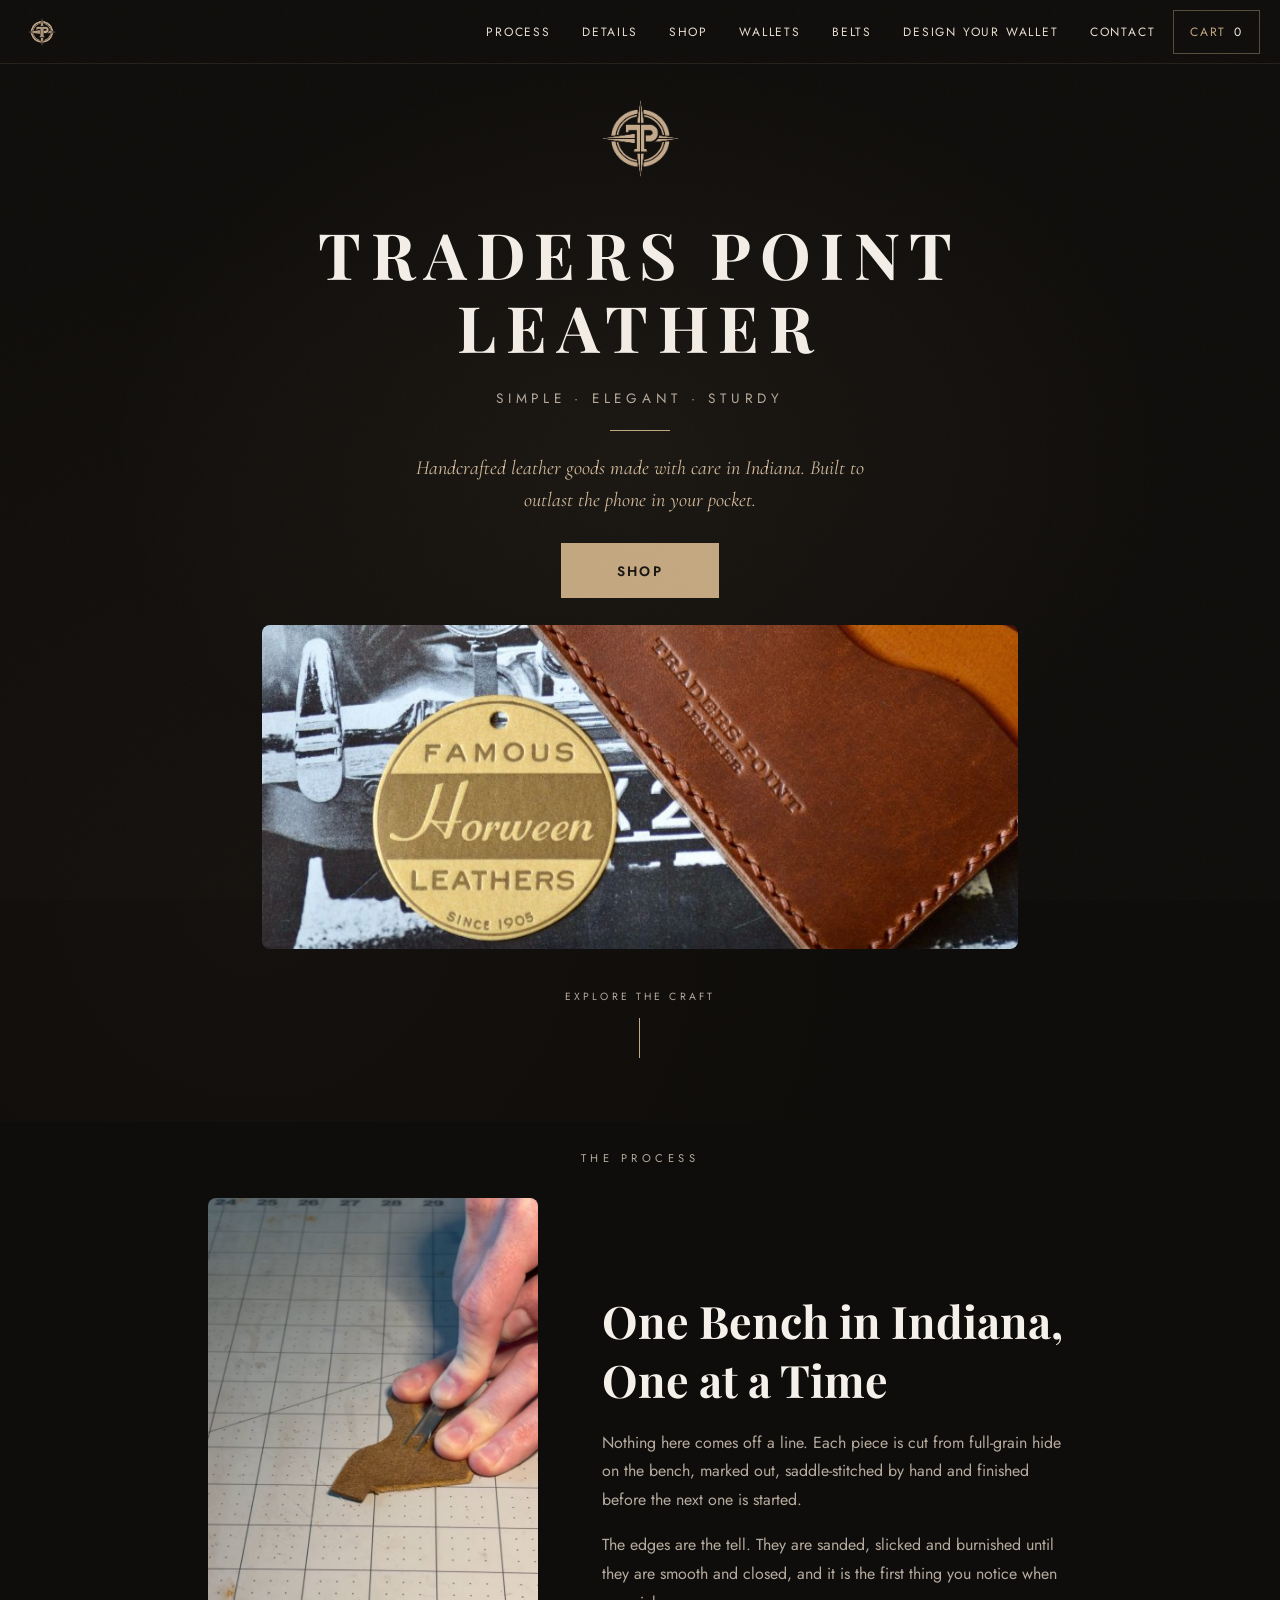
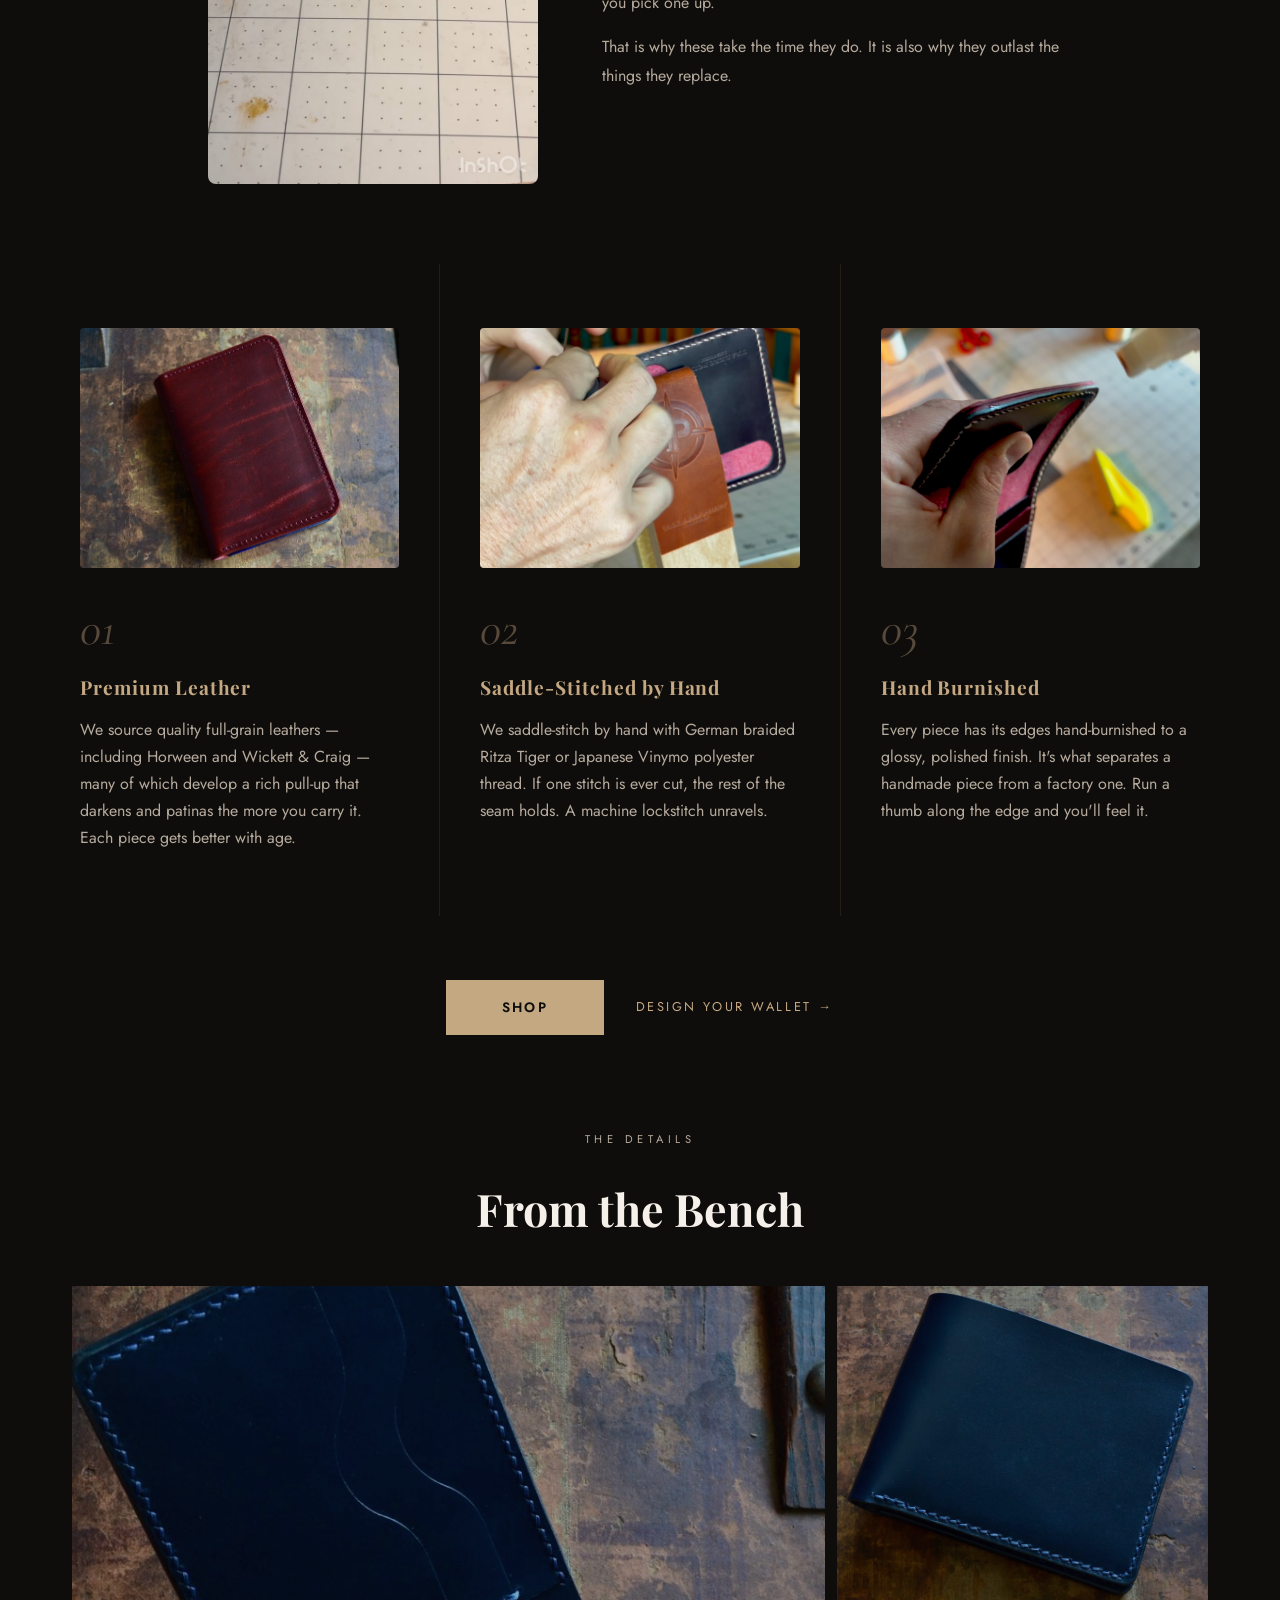
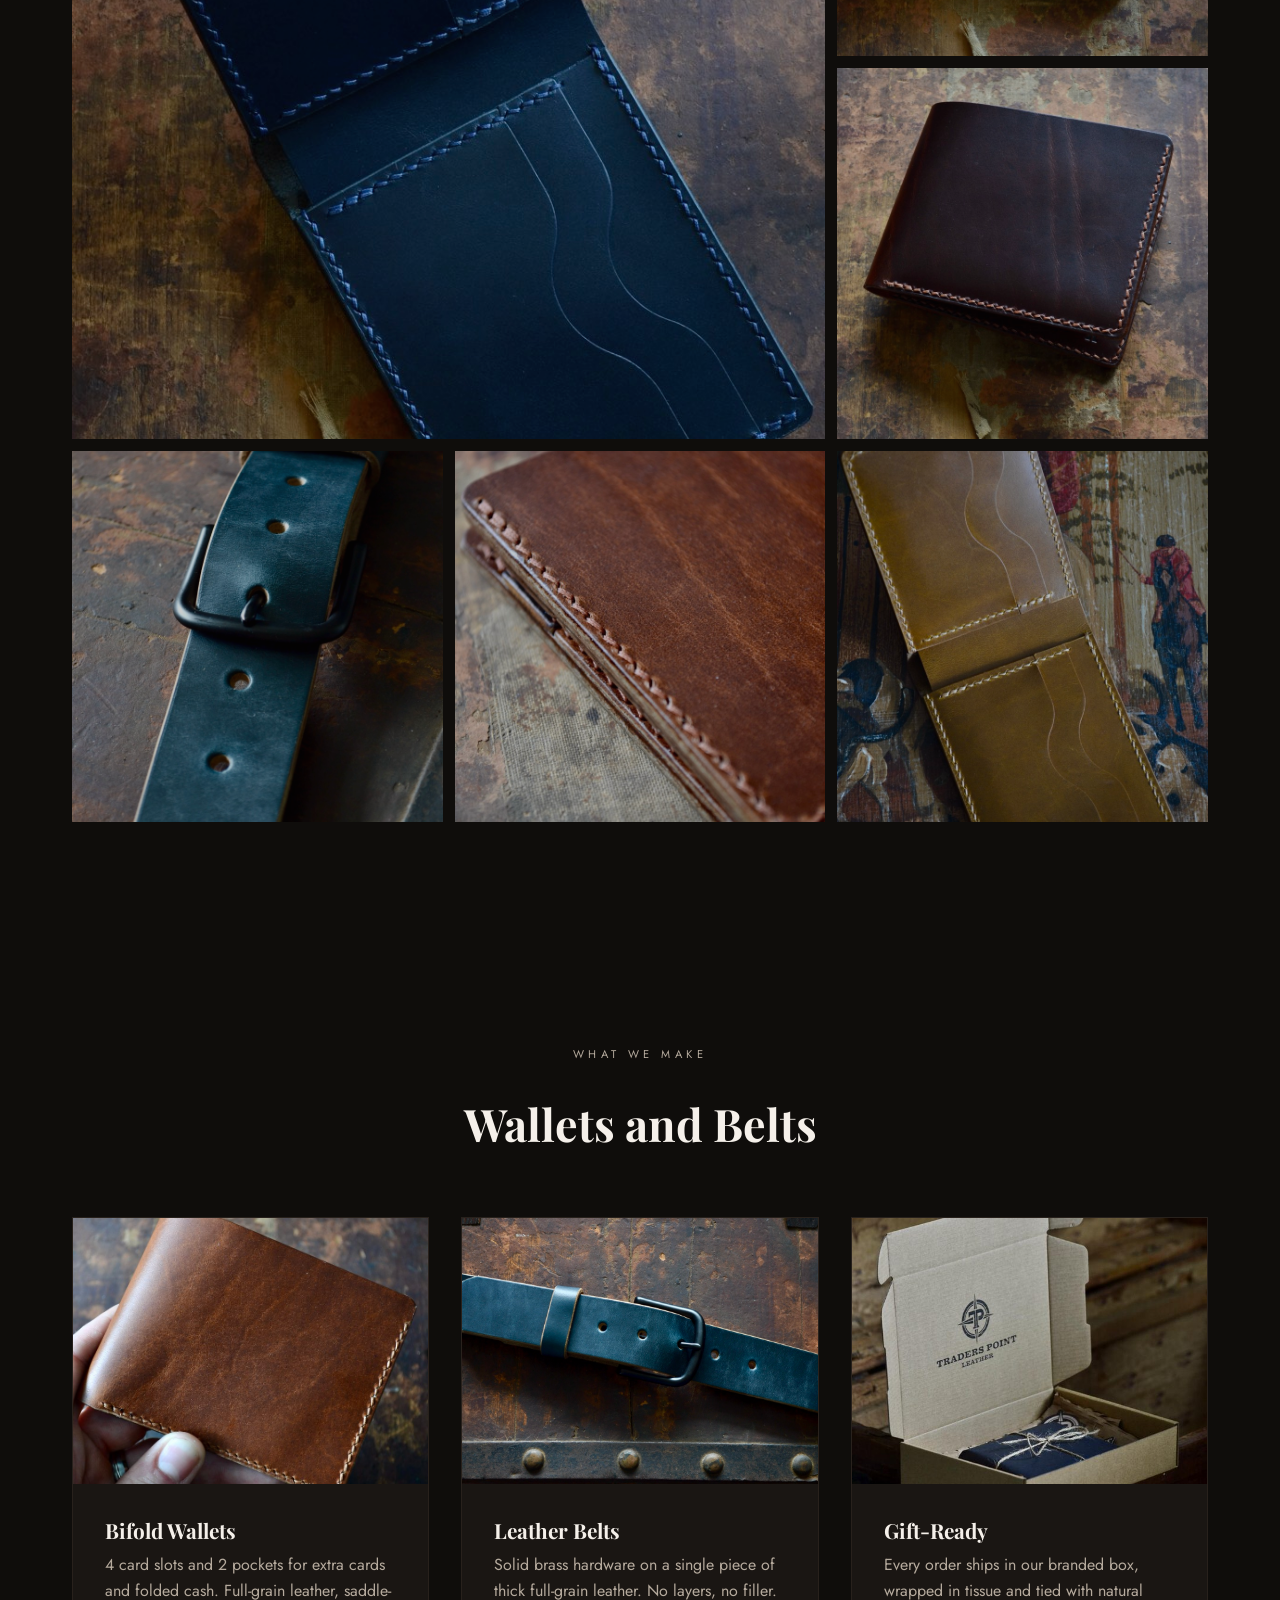
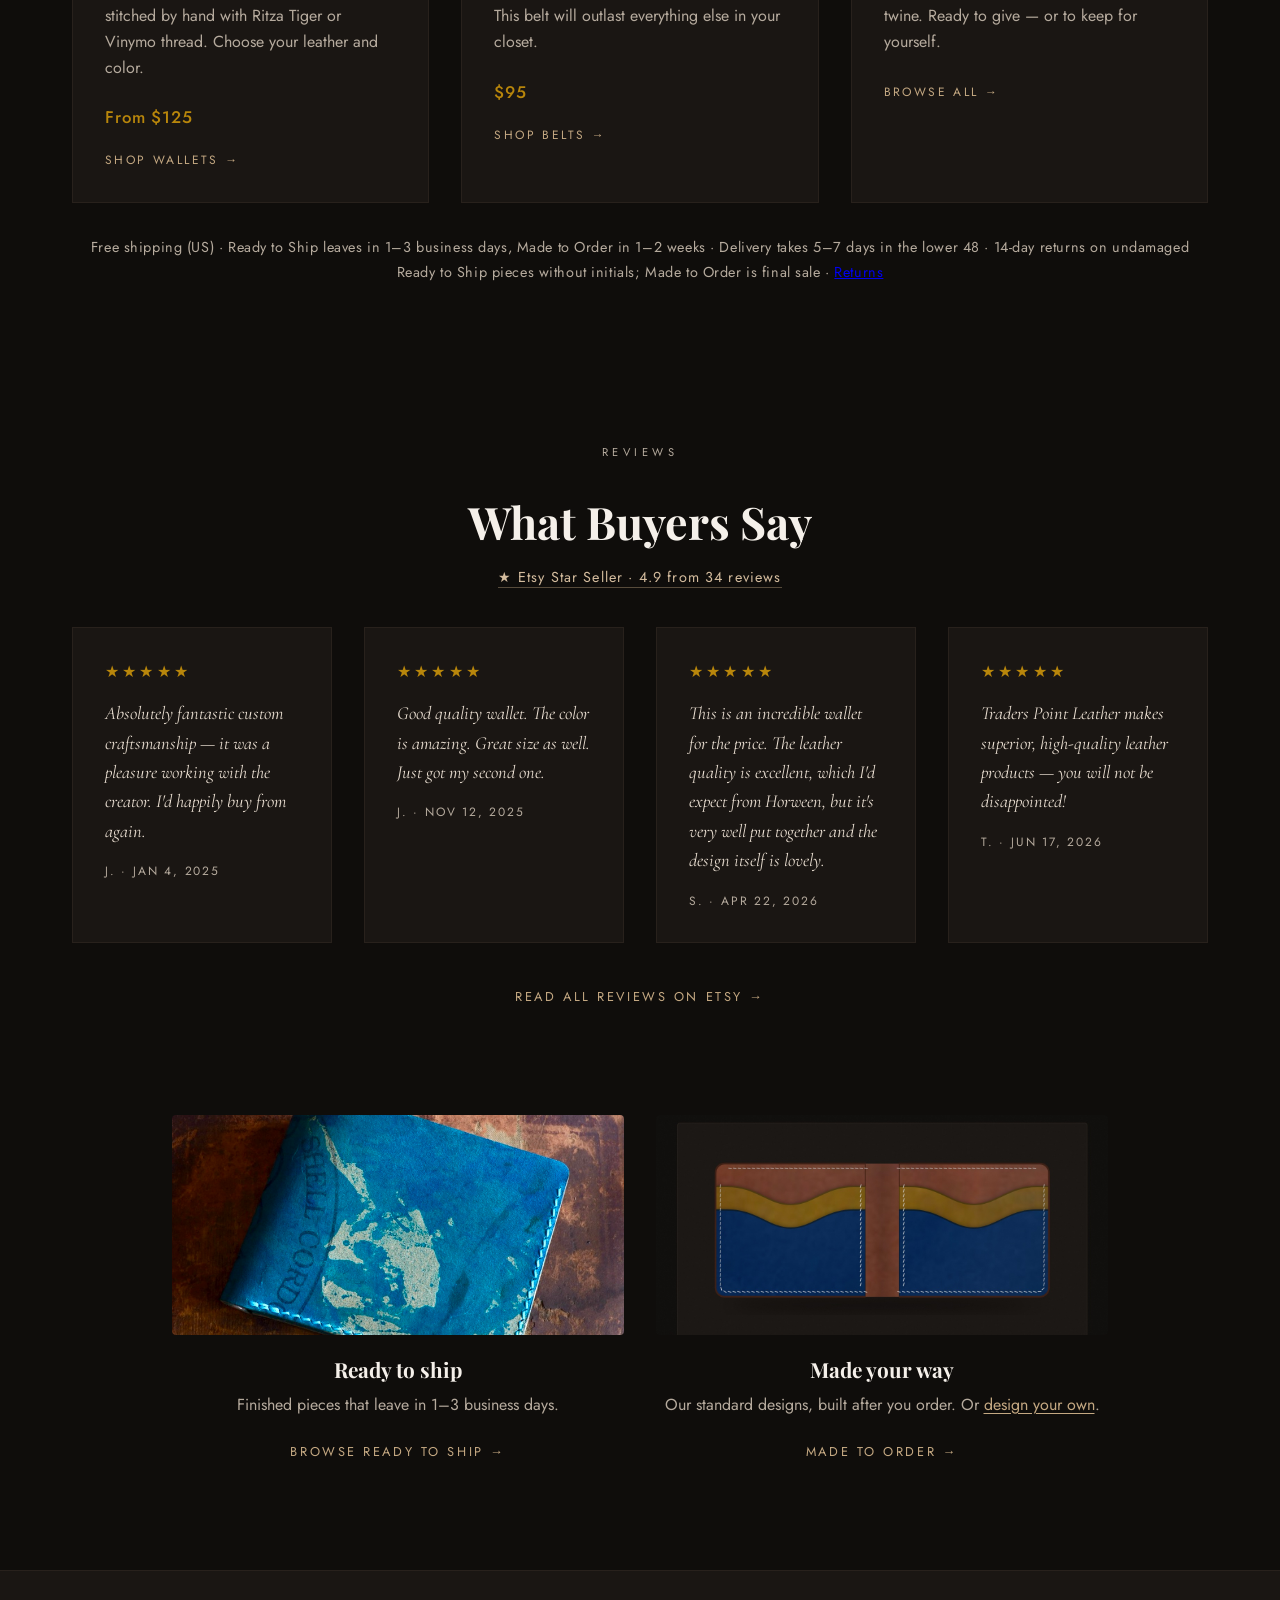
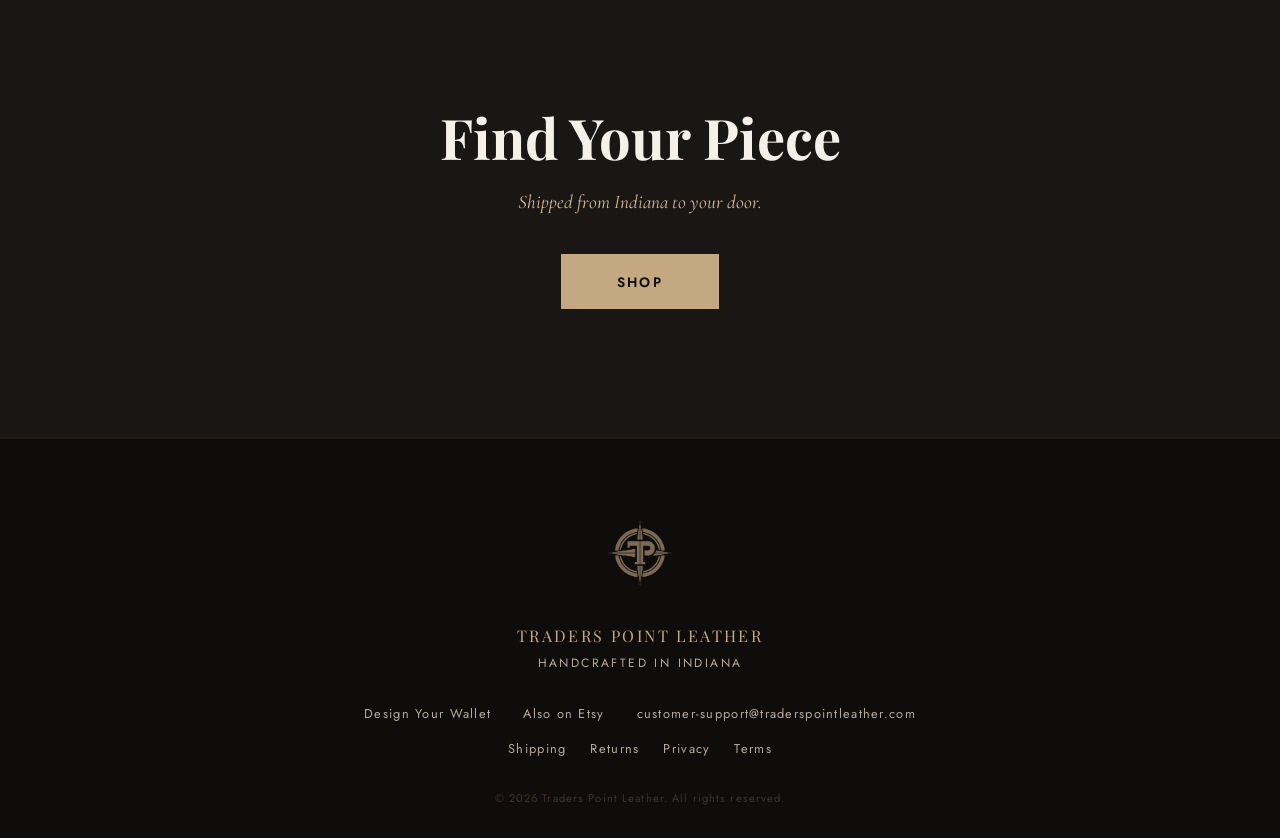
==== index.html @ 26d1e763 "Home: hero text paints immediately; only the photo fades in, and it is preloaded Co-Authored-By: Cla" ====
<!DOCTYPE html>

<html lang="en">
<head>
<meta charset="UTF-8">
<!-- Google tag (gtag.js) -->
<script async src="https://www.googletagmanager.com/gtag/js?id=G-85D0D5YL87"></script>
<script>
  window.dataLayer = window.dataLayer || [];
  function gtag(){dataLayer.push(arguments);}
  gtag('js', new Date());
  gtag('config', 'G-85D0D5YL87');
</script>
<!-- Microsoft Clarity — deferred until the page finishes loading so it never
     competes with the video player for bandwidth during startup. The 3s cap
     ensures short sessions still get recorded on slow connections. -->
<script type="text/javascript">
    (function () {
        var started = false;
        function loadClarity() {
            if (started) return;
            started = true;
            (function(c,l,a,r,i,t,y){
                c[a]=c[a]||function(){(c[a].q=c[a].q||[]).push(arguments)};
                t=l.createElement(r);t.async=1;t.src="https://www.clarity.ms/tag/"+i;
                y=l.getElementsByTagName(r)[0];y.parentNode.insertBefore(t,y);
            })(window, document, "clarity", "script", "xu1ikt3qv4");
        }
        if (document.readyState === 'complete') loadClarity();
        else window.addEventListener('load', loadClarity);
        setTimeout(loadClarity, 3000);
    })();
</script>
<meta name="viewport" content="width=device-width, initial-scale=1.0, viewport-fit=cover">
<title>Traders Point Leather — Handcrafted in Indiana</title>
<meta name="description" content="Handcrafted leather wallets and belts made one at a time in Indiana. Full-grain leather, saddle-stitched by hand with Ritza Tiger or Vinymo thread. Simple, sturdy, elegant.">
<link rel="icon" type="image/png" href="/favicon.png">
<link rel="icon" type="image/x-icon" href="/favicon.ico">
<link rel="icon" type="image/png" sizes="192x192" href="/icon-192.png">
<link rel="icon" type="image/png" sizes="512x512" href="/icon-512.png">
<link rel="apple-touch-icon" sizes="180x180" href="/apple-touch-icon.png">
<meta property="og:type" content="website">
<meta property="og:title" content="Traders Point Leather — Handcrafted in Indiana">
<meta property="og:description" content="Full-grain leather wallets and belts, handcrafted one at a time in Indiana. Built to outlast the phone in your pocket.">
<meta property="og:image" content="https://traderspointleather.com/IMG_7868.jpg">
<meta property="og:url" content="https://traderspointleather.com">
<link rel="canonical" href="https://traderspointleather.com/">
<link rel="preload" as="image" href="/hero-horween.jpg" fetchpriority="high">
<script type="application/ld+json">
[
  {
    "@context": "https://schema.org",
    "@type": "LocalBusiness",
    "name": "Traders Point Leather",
    "url": "https://traderspointleather.com",
    "logo": "https://traderspointleather.com/logo.png",
    "description": "Handcrafted leather wallets and belts made one at a time in Indiana. Full-grain leather, saddle-stitched by hand with Ritza Tiger or Vinymo thread.",
    "address": {
      "@type": "PostalAddress",
      "addressRegion": "IN",
      "addressCountry": "US"
    },
    "sameAs": [
      "https://www.etsy.com/shop/TradersPointLeather"
    ]
  },
  {
    "@context": "https://schema.org",
    "@type": "ItemList",
    "name": "Traders Point Leather Products",
    "itemListElement": [
      {
        "@type": "ListItem",
        "position": 1,
        "item": {
          "@type": "Product",
          "name": "Bifold Wallet",
          "description": "4 card slots and 2 pockets for extra cards and folded cash. Full-grain leather, saddle-stitched by hand with Ritza Tiger or Vinymo thread. Choose your leather and color.",
          "image": [
            "https://traderspointleather.com/IMG_2045.jpeg",
            "https://traderspointleather.com/img/cygnet-horween-cavalier-mto/whiskey-b/03.jpg",
            "https://traderspointleather.com/IMG_7117.jpg",
            "https://traderspointleather.com/img/cygnet-newbury-balmoral-sunflower/06.jpg",
            "https://traderspointleather.com/img/cygnet-newbury-balmoral-antique-copper/02.jpg"
          ],
          "brand": { "@type": "Brand", "name": "Traders Point Leather" },
          "material": "Full-grain leather",
          "offers": {
            "@type": "AggregateOffer",
            "url": "https://traderspointleather.com/shop/made-to-order",
            "lowPrice": "125.00",
            "priceCurrency": "USD",
            "availability": "https://schema.org/InStock",
            "seller": { "@type": "Organization", "name": "Traders Point Leather" }
          }
        }
      },
      {
        "@type": "ListItem",
        "position": 2,
        "item": {
          "@type": "Product",
          "name": "Leather Belt",
          "description": "Solid brass hardware on a single piece of thick full-grain leather. No layers, no filler. Built to last.",
          "image": [
            "https://traderspointleather.com/img/home/belt-gallery.jpg",
            "https://traderspointleather.com/img/home/belt-card.jpg"
          ],
          "brand": { "@type": "Brand", "name": "Traders Point Leather" },
          "material": "Full-grain leather",
          "offers": {
            "@type": "Offer",
            "url": "https://traderspointleather.com/shop/belts",
            "price": "95.00",
            "priceCurrency": "USD",
            "availability": "https://schema.org/InStock",
            "seller": { "@type": "Organization", "name": "Traders Point Leather" }
          }
        }
      }
    ]
  }
]
</script>
<link href="https://fonts.googleapis.com/css2?family=Playfair+Display:wght@400;700;900&family=Cormorant+Garamond:ital,wght@0,400;0,600;1,400&family=Jost:wght@300;400;500;600&display=swap" rel="stylesheet">
<style>
  :root {
    --bg: #0f0d0b;
    --bg-warm: #1a1613;
    --tan: #c4a882;
    --tan-light: #d4bc9e;
    --cream: #e8ddd0;
    --white: #f5f0ea;
    --brown: #8b6f4e;
    --navy: #1e2a3a;
    --accent: #b8860b;
    --text-muted: #b5aa9d;
  }

* { margin: 0; padding: 0; box-sizing: border-box; }

html { scroll-behavior: smooth; scroll-padding-top: 72px; }

body {
  font-family: 'Jost', sans-serif;
  background: var(--bg);
  color: var(--cream);
  overflow-x: hidden;
}

/* ── SITE HEADER ──
   Fixed rather than sticky so it takes no height from the hero, whose size is
   tuned against the fold. The hero's top padding below leaves room for it. */
.site-header {
  position: fixed;
  top: 0; left: 0; right: 0;
  z-index: 100;
  height: 64px;
  display: flex;
  align-items: center;
  justify-content: space-between;
  padding: 0 max(1.25rem, env(safe-area-inset-right)) 0 max(1.25rem, env(safe-area-inset-left));
  background: var(--bg);
  border-bottom: 1px solid rgba(196,168,130,0.12);
}
.site-header-logo { display: flex; align-items: center; min-height: 44px; }
.site-header-end { display: flex; align-items: center; gap: 0.25rem; }
.cart-btn {
  display: inline-flex; align-items: center; min-width: 44px; min-height: 44px; padding: 0 1rem; text-decoration: none;
  background: transparent; color: var(--tan); border: 1px solid rgba(196,168,130,0.4);
  font-size: 0.75rem; letter-spacing: 0.15em; text-transform: uppercase;
}
.cart-btn:hover { border-color: var(--tan); }
.cart-count { margin-left: 0.5rem; color: var(--white); }
.site-header-logo img { height: 44px; width: auto; display: block; }
.site-nav { display: flex; align-items: center; gap: 0.25rem; }
.site-nav a {
  display: inline-flex;
  align-items: center;
  min-height: 44px;
  padding: 0 0.85rem;
  color: var(--cream);
  text-decoration: none;
  font-size: 0.75rem;
  letter-spacing: 0.15em;
  text-transform: uppercase;
  transition: color 0.3s;
}
.site-nav a:hover { color: var(--tan); }
.site-header a:focus-visible,
.nav-toggle:focus-visible { outline: 2px solid var(--tan-light); outline-offset: 2px; }
.nav-toggle {
  display: none;
  min-width: 44px;
  min-height: 44px;
  background: transparent;
  border: 0;
  color: var(--tan);
  cursor: pointer;
}
.nav-toggle span,
.nav-toggle span::before,
.nav-toggle span::after {
  display: block;
  width: 22px;
  height: 2px;
  background: currentColor;
  position: relative;
  margin: 0 auto;
  content: '';
}
.nav-toggle span::before { position: absolute; top: -7px; left: 0; }
.nav-toggle span::after { position: absolute; top: 7px; left: 0; }
@media (max-width: 899px) {
  .nav-toggle { display: block; }
  .site-nav {
    display: none;
    position: absolute;
    top: 64px; left: 0; right: 0;
    flex-direction: column;
    align-items: stretch;
    gap: 0;
    padding: 0.5rem 1.25rem 1rem;
    background: var(--bg);
    border-bottom: 1px solid rgba(196,168,130,0.12);
  }
  .site-nav.open { display: flex; }
  .site-nav a { padding: 0 0.25rem; font-size: 0.85rem; }
}

/* ── HERO ── */
.hero {
  min-height: 100vh;
  display: flex;
  flex-direction: column;
  /* Pinned to the bottom so the cue is always exactly 64px above the Process section; any spare
     height falls above the logo. */
  justify-content: flex-end;
  align-items: center;
  text-align: center;
  position: relative;
  /* The bottom padding is the 64px between "Explore the craft" and the Process section. */
  padding: 5rem 2rem 4rem;
  overflow: hidden;
}
.hero::before {
  content: '';
  position: absolute;
  inset: 0;
  background:
    radial-gradient(ellipse 60% 50% at 50% 40%, rgba(196,168,130,0.06) 0%, transparent 70%),
    radial-gradient(circle at 20% 80%, rgba(139,111,78,0.04) 0%, transparent 50%);
}
.hero-logo {
  width: 140px;
  height: 140px;
  margin-bottom: 2rem;
}
.hero-logo img { width: 100%; height: 100%; object-fit: contain; }
.hero h1 {
  font-family: 'Playfair Display', serif;
  font-size: clamp(2.2rem, 5vw, 4rem);
  font-weight: 700;
  letter-spacing: 0.15em;
  text-transform: uppercase;
  line-height: 1.15;
  color: var(--white);
}
.hero-tagline {
  font-size: 0.85rem;
  letter-spacing: 0.35em;
  text-transform: uppercase;
  color: var(--text-muted);
  margin-top: 1.5rem;
  font-weight: 400;
}
.hero-divider {
  width: 60px;
  height: 1px;
  background: var(--tan);
  margin: 2rem auto;
}
.hero-sub {
  font-family: 'Cormorant Garamond', serif;
  font-size: 1.25rem;
  color: var(--tan-light);
  font-style: italic;
  max-width: 500px;
  line-height: 1.6;
}
/* Hero photo. Sits in the slot the shop button used to occupy. */
.hero-feature {
  /* The most height the picture may take. 22vh is the cap at which "Explore the craft" stays above
     the fold on a 375x667 phone — the smallest case, and the only remaining signpost to the
     process video now that the hero shop button is gone. Taller caps push the cue off screen
     there and drop the video further down everywhere. */
  --hero-h: 22vh;
  margin-top: 2.5rem;
  width: 100%;
  max-width: 400px;
  /* The text is there from the first paint; only the photo fades in, as soon as it can. */
  opacity: 0;
  animation: fadeIn 0.6s 0.1s forwards;
}
.hero-shop {
  margin-top: 1.75rem;
}
.hero-feature img {
  /* A fixed 7:3 window, as wide as the height cap allows, so every screen shows the same part of
     the photo. In the 840x756 source the "Traders Point Leather" stamp starts near y=330 and the
     Horween tag ends near y=670; the window runs from about y=320 to y=720, which holds both whole.
     A height cap on a full-width picture showed a different slice on each screen and cut the tag. */
  width: min(100%, calc(var(--hero-h) * 7 / 3));
  height: auto;
  aspect-ratio: 7 / 3;
  object-fit: cover;
  object-position: center 81%;
  display: block;
  margin: 0 auto;
  border-radius: 8px;
}
/* A link rather than the decoration it used to be: #craft is right below it and
   html already scrolls smoothly, so the one visitor who reads the cue and still
   does not scroll can click it instead. */
.scroll-hint {
  /* In the flow, 40px under the Shop button; the hero's bottom padding gives the 64px below. */
  margin-top: 40px;
  display: block;
  text-align: center;
  text-decoration: none;
  cursor: pointer;
}
.scroll-hint:focus-visible { outline: 2px solid var(--tan-light); outline-offset: 3px; }
.scroll-hint:hover .scroll-hint-text { color: var(--tan); }
.scroll-hint-text {
  font-size: 0.65rem;
  letter-spacing: 0.3em;
  text-transform: uppercase;
  color: var(--text-muted);
  margin-bottom: 0.85rem;
  white-space: nowrap;
  transition: color 0.3s;
}
.scroll-hint span {
  display: block;
  width: 1px;
  height: 40px;
  background: var(--tan);
  margin: 0 auto;
  animation: scrollPulse 2s infinite;
}

.section-label {
  font-size: 0.7rem;
  letter-spacing: 0.4em;
  text-transform: uppercase;
  color: var(--text-muted);
  margin-bottom: 2rem;
}

/* ── PILLARS ── */
.pillars {
  display: grid;
  grid-template-columns: repeat(3, 1fr);
  gap: 1px;
  background: rgba(196,168,130,0.1);
  margin: 2rem 0 4rem;
  /* The 1px gaps show this background through as the hairlines between cells,
     so the gutter cannot be padding — that would paint a tan band down each
     side. Taken off the width instead, which leaves the trick intact. */
  max-width: min(1200px, calc(100% - 4rem));
  margin-left: auto;
  margin-right: auto;
}
.pillar {
  background: var(--bg);
  padding: 4rem 2.5rem;
  text-align: left;
  transition: background 0.4s;
}
.pillar:hover { background: var(--bg-warm); }
.pillar-num {
  font-family: 'Cormorant Garamond', serif;
  font-size: 3rem;
  color: rgba(196,168,130,0.4);
  font-style: italic;
  margin-bottom: 1rem;
}
.pillar h3 {
  font-family: 'Playfair Display', serif;
  font-size: 1.2rem;
  color: var(--tan);
  letter-spacing: 0.05em;
  margin-bottom: 1rem;
}
.pillar p {
  font-size: 1rem;
  line-height: 1.7;
  color: var(--text-muted);
}
.pillar-img {
  position: relative;
  width: 100%;
  aspect-ratio: 4/3;
  overflow: hidden;
  margin-bottom: 2rem;
  border-radius: 4px;
  background: var(--bg-warm);
}
.pillar-img img {
  width: 100%;
  height: 100%;
  object-fit: cover;
  object-position: 50% 50%;
}
/* Card 01's wallet sits high in its photo, so its crop sits a little lower than the posters'. */
.pillar:first-child .pillar-img img { object-position: 50% 60%; }
/* 16:9 video cover-filling the 4:3 slot: match the slot's height, overflow the sides. */
.pillar-img iframe {
  position: absolute;
  top: 50%;
  left: 50%;
  transform: translate(-50%, -50%);
  height: 100%;
  width: auto;
  aspect-ratio: 16 / 9;
  min-width: 100%;
  border: 0;
}

/* ── MID-PAGE CTA ──
   The same pair of buttons as the banner at the foot of the page, lifted to
   just above the gallery: not everyone scrolls as far as the banner, and this
   is the point where the page turns from telling to showing. Kept to the row
   alone — no heading, no background band — so it hands off between sections
   instead of reading as a second banner. Vertical air comes from the pillars'
   4rem bottom margin above and the gallery's 6rem top padding below. */
.mid-cta {
  padding: 0 2rem;
  text-align: center;
}

/* ── GALLERY ── */
.gallery-section {
  padding: 6rem 0;
  position: relative;
}
.gallery-section .section-label { text-align: center; }
.gallery-section h2 {
  font-family: 'Playfair Display', serif;
  font-size: clamp(1.8rem, 4vw, 2.8rem);
  color: var(--white);
  text-align: center;
  margin-bottom: 3rem;
}
.gallery-grid {
  display: grid;
  grid-template-columns: repeat(3, 1fr);
  gap: 12px;
  max-width: 1200px;
  margin: 0 auto;
  padding: 0 2rem;
}
.gallery-item {
  display: block;
  overflow: hidden;
  position: relative;
  cursor: pointer;
  aspect-ratio: 1 / 1;
}
.gallery-item.featured { grid-column: span 2; grid-row: span 2; aspect-ratio: auto; }
/* Shop-only links stay out of sight until SHOP_PUBLIC is true; site CSS would otherwise override [hidden]. */
[data-shop-only][hidden] { display: none !important; }
.gallery-item img {
  /* Fills the tile without adding to its height, so the 4:5 shape and the grid rows stay exact. */
  position: absolute;
  inset: 0;
  width: 100%;
  height: 100%;
  object-fit: cover;
  transition: transform 0.6s ease;
}
/* Portrait photos in a landscape cell: bias the crop upward so the wallet's
   fold and stitched edge stay in frame instead of a slice through the middle. */
.gallery-item img.crop-upper { object-position: center 35%; }
.gallery-item:hover img {
  transform: scale(1.08);
}
.gallery-item::after {
  content: '';
  position: absolute;
  inset: 0;
  background: rgba(15,13,11,0.2);
  transition: opacity 0.4s;
}
.gallery-item:hover::after { opacity: 0; }
/* Drawn inside the frame: overflow:hidden would clip an outline set outside it. */
.gallery-item:focus-visible { outline: 2px solid var(--tan-light); outline-offset: -2px; }

/* ── CRAFT: process video ── */
.craft {
  padding: 6rem 2rem 3rem;
  max-width: 1200px;
  margin: 0 auto;
}
.craft .section-label { text-align: center; }
.craft-media {
  width: 100%;
  text-align: center;
}
/* Stacked under the video on a phone; set beside it on a desktop, where the
   video alone left the widest empty screen on the site. Left-aligned in both
   cases — centred body copy is harder to read back to the start of a line. */
.craft-copy {
  margin-top: 2.5rem;
  text-align: left;
}
.craft-copy h2 {
  font-family: 'Playfair Display', serif;
  font-size: clamp(1.8rem, 4vw, 2.8rem);
  color: var(--white);
  margin-bottom: 1.25rem;
}
.craft-copy p {
  font-size: 1rem;
  line-height: 1.8;
  color: var(--text-muted);
  margin-bottom: 1rem;
}
.craft-copy p:last-child { margin-bottom: 0; }
.vid { position: absolute; inset: 0; background: var(--bg-warm); }
.vid > img { width: 100%; height: 100%; object-fit: cover; display: block; }
.video-wrapper .vid iframe { position: absolute; top: 0; left: 0; width: 100%; height: 100%; border: 0; }
.video-wrapper {
  position: relative;
  width: 100%;
  max-width: 400px;
  aspect-ratio: 9 / 16; /* vertical video */
  margin: 0 auto;
  overflow: hidden;
  border-radius: 8px;
}
.video-wrapper iframe {
  position: absolute;
  top: 0; left: 0;
  width: 100%;
  height: 100%;
}

/* ── PRODUCTS ── */
.products {
  padding: 8rem 2rem;
  max-width: 1200px;
  margin: 0 auto;
}
.products .section-label { text-align: center; }
.products h2 {
  font-family: 'Playfair Display', serif;
  font-size: clamp(1.8rem, 4vw, 2.8rem);
  color: var(--white);
  text-align: center;
  margin-bottom: 4rem;
}
.product-cards {
  display: grid;
  grid-template-columns: repeat(auto-fit, minmax(300px, 1fr));
  gap: 2rem;
}
.product-card {
  display: block;
  color: inherit;
  text-decoration: none;
  background: var(--bg-warm);
  border: 1px solid rgba(196,168,130,0.08);
  overflow: hidden;
  transition: border-color 0.4s;
}
.product-card:hover { border-color: rgba(196,168,130,0.25); }
.product-card:focus-visible { outline: 2px solid var(--tan-light); outline-offset: 3px; }
.product-card-img {
  aspect-ratio: 4/3;
  overflow: hidden;
}
.product-card-img img {
  width: 100%;
  height: 100%;
  object-fit: cover;
  transition: transform 0.6s;
}
.product-card:hover .product-card-img img { transform: scale(1.05); }
.product-card-body {
  padding: 2rem;
}
.product-card-body h3 {
  font-family: 'Playfair Display', serif;
  font-size: 1.3rem;
  color: var(--white);
  margin-bottom: 0.5rem;
}
.product-card-body p {
  font-size: 1rem;
  color: var(--text-muted);
  line-height: 1.6;
  margin-bottom: 1.5rem;
}
.product-card-body .card-price {
  font-size: 1.05rem;
  font-weight: 500;
  letter-spacing: 0.05em;
  color: var(--accent);
  margin-bottom: 1rem;
}
.product-note {
  margin-top: 2rem;
  text-align: center;
  font-size: 0.9rem;
  line-height: 1.7;
  letter-spacing: 0.04em;
  color: var(--text-muted);
}
.card-cta {
  display: inline-block;
  font-size: 0.75rem;
  letter-spacing: 0.2em;
  text-transform: uppercase;
  color: var(--tan);
  border-bottom: 1px solid transparent;
  transition: border-color 0.3s;
}
.product-card:hover .card-cta { border-bottom-color: var(--tan); }

/* ── BANNER CTA ── */
.banner-cta {
  padding: 8rem 2rem;
  text-align: center;
  position: relative;
  background: var(--bg-warm);
  border-top: 1px solid rgba(196,168,130,0.08);
  border-bottom: 1px solid rgba(196,168,130,0.08);
}
.banner-cta h2 {
  font-family: 'Playfair Display', serif;
  font-size: clamp(2rem, 5vw, 3.5rem);
  color: var(--white);
  margin-bottom: 1rem;
}
.banner-cta p {
  font-family: 'Cormorant Garamond', serif;
  font-size: 1.2rem;
  color: var(--tan-light);
  font-style: italic;
  margin-bottom: 2.5rem;
}
.btn-shop {
  display: inline-block;
  padding: 1.1rem 3.5rem;
  background: var(--tan);
  color: var(--bg);
  text-decoration: none;
  font-size: 0.85rem;
  letter-spacing: 0.15em;
  text-transform: uppercase;
  font-weight: 600;
  transition: all 0.4s;
}
.btn-shop:hover { background: var(--tan-light); transform: translateY(-2px); }
.btn-shop:focus-visible { outline: 2px solid var(--tan-light); outline-offset: 3px; }
.banner-actions { display: flex; flex-wrap: wrap; justify-content: center; gap: 1rem; }
/* Secondary path: a text link, so each screen carries one solid button at most. */
.link-secondary {
  display: inline-flex;
  align-items: center;
  min-height: 44px;
  color: var(--tan);
  text-decoration: none;
  font-size: 0.8rem;
  letter-spacing: 0.2em;
  text-transform: uppercase;
  border-bottom: 1px solid transparent;
  transition: border-color 0.3s;
}
.link-secondary:hover { border-bottom-color: var(--tan); }
.link-secondary:focus-visible { outline: 2px solid var(--tan-light); outline-offset: 3px; }
.mid-cta .banner-actions { align-items: center; gap: 0.5rem 2rem; }

/* ── REVIEWS ── */
.reviews {
  padding: 2rem 2rem 6rem;
  max-width: 1200px;
  margin: 0 auto;
  text-align: center;
}
.reviews h2 {
  font-family: 'Playfair Display', serif;
  font-size: clamp(1.8rem, 4vw, 2.8rem);
  color: var(--white);
  margin-bottom: 1rem;
}
.proof-line { color: var(--tan-light); font-size: 0.9rem; letter-spacing: 0.08em; margin-bottom: 2.5rem; }
.proof-line a { color: inherit; text-decoration: none; border-bottom: 1px solid rgba(196,168,130,0.4); }
.proof-line a:hover { border-bottom-color: var(--tan); }
.proof-line a:focus-visible { outline: 2px solid var(--tan-light); outline-offset: 3px; }
.review-list {
  display: grid;
  grid-template-columns: repeat(auto-fit, minmax(260px, 1fr));
  gap: 2rem;
  margin-bottom: 2rem;
  text-align: left;
}
.review-list:empty { display: none; }
.review {
  background: var(--bg-warm);
  border: 1px solid rgba(196,168,130,0.08);
  padding: 2rem;
}
.review-stars { color: var(--accent); letter-spacing: 0.2em; margin-bottom: 1rem; }
.review blockquote {
  font-family: 'Cormorant Garamond', serif;
  font-size: 1.15rem;
  font-style: italic;
  line-height: 1.6;
  color: var(--cream);
  margin-bottom: 1rem;
}
.review figcaption { font-size: 0.75rem; letter-spacing: 0.15em; text-transform: uppercase; color: var(--text-muted); }

/* ── TWO PATHS ── */
.paths {
  display: grid;
  grid-template-columns: 1fr 1fr;
  gap: 2rem;
  max-width: 1000px;
  margin: 0 auto;
  padding: 0 2rem 6rem;
  text-align: center;
}
.inline-link { color: var(--tan); text-decoration: underline; text-underline-offset: 3px; }
.inline-link:hover { color: var(--tan-light); }
.path-img { display: block; width: 100%; height: 220px; object-fit: cover; border-radius: 4px; margin-bottom: 1.25rem; }
.path h3 {
  font-family: 'Playfair Display', serif;
  font-size: 1.3rem;
  color: var(--white);
  margin-bottom: 0.5rem;
}
.path .link-secondary { display: flex; justify-content: center; }
.path p {
  font-size: 1rem;
  line-height: 1.7;
  color: var(--text-muted);
  margin-bottom: 0.75rem;
}

/* ── FOOTER ── */
footer {
  padding: 4rem 2rem 2rem;
  text-align: center;
  border-top: 1px solid rgba(196,168,130,0.06);
}
.footer-brand {
  font-family: 'Playfair Display', serif;
  font-size: 1rem;
  letter-spacing: 0.15em;
  text-transform: uppercase;
  color: var(--tan);
  margin-bottom: 0.5rem;
}
.footer-loc {
  font-size: 0.75rem;
  color: var(--text-muted);
  letter-spacing: 0.2em;
  text-transform: uppercase;
  margin-bottom: 2rem;
}
.footer-links { display: flex; justify-content: center; gap: 2rem; margin-bottom: 2rem; }
.footer-links a {
  color: var(--text-muted);
  text-decoration: none;
  font-size: 0.8rem;
  letter-spacing: 0.1em;
  transition: color 0.3s;
}
.footer-links a:hover { color: var(--tan); }
.footer-links.footer-policy { flex-direction: row; flex-wrap: wrap; gap: 0.5rem 1.5rem; font-size: 0.8rem; margin-top: -1rem; }
.footer-copy {
  font-size: 0.7rem;
  color: rgba(196,168,130,0.25);
  letter-spacing: 0.1em;
}


body::after {
  content: '';
  position: fixed;
  inset: 0;
  pointer-events: none;
  z-index: 999;
  opacity: 0.03;
  background-image: url("data:image/svg+xml,%3Csvg viewBox='0 0 256 256' xmlns='http://www.w3.org/2000/svg'%3E%3Cfilter id='n'%3E%3CfeTurbulence type='fractalNoise' baseFrequency='0.9' numOctaves='4' stitchTiles='stitch'/%3E%3C/filter%3E%3Crect width='100%25' height='100%25' filter='url(%23n)'/%3E%3C/svg%3E");
  background-repeat: repeat;
  background-size: 256px 256px;
}

/* ── ANIMATIONS ── */
@keyframes fadeIn {
  from { opacity: 0; }
  to { opacity: 1; }
}
@keyframes fadeUp {
  from { opacity: 0; transform: translateY(20px); }
  to { opacity: 1; transform: translateY(0); }
}
@keyframes scrollPulse {
  0%, 100% { opacity: 0.3; transform: scaleY(1); }
  50% { opacity: 0.8; transform: scaleY(1.3); transform-origin: top; }
}

.reveal {
  opacity: 0;
  transform: translateY(30px);
  transition: opacity 0.8s, transform 0.8s;
}
.reveal.visible {
  opacity: 1;
  transform: translateY(0);
}

/* ── RESPONSIVE ── */
@media (max-width: 768px) {
  /* Bottom padding is the 64px under the cue; the base rule pins the content to the bottom. */
  .hero { padding-top: 5rem; padding-bottom: 4rem; }
  .hero-logo { width: 90px; height: 90px; margin-bottom: 1.5rem; }
  .pillars { grid-template-columns: 1fr; }
  .pillar { padding: 3rem 2rem; }
  .gallery-grid { grid-template-columns: repeat(2, 1fr); gap: 8px; padding: 0 1.25rem; }
  .gallery-item.featured, .gallery-item:last-child { grid-column: span 2; grid-row: span 1; aspect-ratio: 1 / 1; }
  .hero h1 { font-size: 1.9rem; letter-spacing: 0.1em; }
  .product-cards { grid-template-columns: 1fr; }
  .paths { grid-template-columns: 1fr; padding-bottom: 4rem; }
  /* Stacked full width rather than side by side: at 375px the two labels
     wrap mid-word if they share a line. */
  .banner-actions { flex-direction: column; align-items: stretch; }
  .banner-cta .btn-shop,
  .mid-cta .btn-shop { padding: 1.1rem 1rem; }
  .footer-links { flex-direction: column; gap: 1rem; }
}

/* ── DESKTOP ──
   The page was drawn at phone sizes and grew outwards, so several caps below
   are phone caps. They are relaxed here rather than edited in place, so the
   reasoning recorded against each base rule still describes the phone it was
   written for. This is the first min-width query on the site. */
@media (min-width: 769px) {
  /* The hero used to be exactly 100vh, so it ended flush with the fold and not
     one pixel of the next section showed. Visitors read that as the end of the
     page. Ending it short leaves the section below sliced by the bottom edge,
     which is the cue people actually act on — the pulsing hairline never was.

     Everything below is sized against viewport HEIGHT rather than width, which
     is the constraint that actually binds here: the hero is a fixed stack of
     content competing with the fold for room, and a laptop 768px tall has to
     give up what a 1440px monitor can spend. Written as clamps rather than a
     ladder of height breakpoints so it scales continuously — measured, the peek
     holds from 740px of viewport height upwards. */
  .hero { min-height: 88vh; }
  .hero-logo {
    width: clamp(88px, 13vh, 140px);
    height: clamp(88px, 13vh, 140px);
    margin-bottom: clamp(1rem, 2.2vh, 2rem);
  }
  /* Same 2.2rem-4rem bounds as the base rule; the height term only bites on a
     short screen, where a 4rem two-line heading is what crowds out the peek. */
  .hero h1 { font-size: clamp(2.2rem, min(5vw, 7.2vh), 4rem); }
  .hero-divider { margin: clamp(1rem, 2.4vh, 2rem) auto; }
  /* Wider, not taller: height is the one dimension the peek cannot spare, so this only raises the
     height budget a little for large screens. The base 22vh stays as written for the small phone. */
  .hero-feature { --hero-h: clamp(210px, 36vh, 540px); margin-top: clamp(1.25rem, 3vh, 2.5rem); max-width: 1300px; }
  /* On wide screens the Shop button comes before the photo, so it is on screen without scrolling.
     (On phones the photo is small and the button follows it.) */
  .hero-shop { order: 1; margin-top: clamp(1.25rem, 3vh, 2rem); }
  .hero-feature { order: 2; }
  .scroll-hint { order: 3; }
  .scroll-hint span { height: clamp(28px, 4.4vh, 40px); }

  /* A sliver of empty padding tells nobody anything, so the top padding comes
     off until it is the label that lands in the exposed band, cut off by the
     fold. The cue is a word you cannot finish reading.

     The hint links to this section too, so it also gets a scroll margin: the
     jump lands with a little air above the label rather than butting it against
     the top edge of the window. */
  .craft { padding-top: 1.75rem; scroll-margin-top: 2rem; }
  .craft-media {
    display: grid;
    grid-template-columns: minmax(0, 330px) minmax(0, 470px);
    gap: 4rem;
    align-items: center;
    justify-content: center;
  }
  .craft-copy { margin-top: 0; }
}

/* ── WIDE SCREENS ──
   Every heading clamp above tops out by about 1280px, so until now a 2560px
   display showed a 1280px laptop's type. One step up, and the containers widen
   to match: enough that the page does not look like a phone layout stranded in
   the middle of a monitor, and no more than that. */
@media (min-width: 1400px) {
  .hero h1 { font-size: 4.6rem; }
  .hero-sub { font-size: 1.4rem; max-width: 580px; }
  .gallery-section h2,
  .products h2,
  .craft-copy h2 { font-size: 3.2rem; }
  .banner-cta h2 { font-size: 4rem; }
  .pillars { max-width: min(1360px, calc(100% - 6rem)); }
  .craft { max-width: 1360px; }
  .craft-media { grid-template-columns: minmax(0, 360px) minmax(0, 520px); gap: 5rem; }
  .products { max-width: 1360px; }
  .pillar { padding: 4.5rem 3rem; }
  .pillar p { font-size: 1.05rem; }
  .product-card-body p { font-size: 1rem; }
}

/* ── REDUCED MOTION ──
   design.html has carried this block for a while; index.html is the page with
   the animations and had none. The hero photo sits at opacity 0 until its fadeIn
   ends, so switching the animation off must restore its opacity too. */
@media (prefers-reduced-motion: reduce) {
  html { scroll-behavior: auto; }
  .hero-logo,
  .hero h1,
  .hero-tagline,
  .hero-divider,
  .hero-sub,
  .hero-feature,
  .hero-shop,
  .scroll-hint {
    animation: none;
    opacity: 1;
    transform: none;
  }
  .scroll-hint span { animation: none; opacity: 0.8; }
  .reveal { opacity: 1; transform: none; transition: none; }
  .scroll-hint-text,
  .pillar,
  .gallery-item img,
  .gallery-item::after,
  .product-card,
  .product-card-img img,
  .card-cta,
  .btn-shop,
  .footer-links a { transition: none; }
  .btn-shop:hover { transform: none; }
}
</style>

<!-- Crisp live chat. Visitors' messages land in the Crisp app on the shop's
     phone. Deferred to page load, like Clarity, so it never slows the first
     paint. With no website ID set, nothing loads and the page's own chat
     buttons stay hidden. -->
<script>
  window.CRISP_WEBSITE_ID = '555f5fde-3295-4ab0-9e41-d1ddb720f2e4';
  window.$crisp = [];
  if (window.CRISP_WEBSITE_ID) {
    window.addEventListener('load', function () {
      var s = document.createElement('script');
      s.src = 'https://client.crisp.chat/l.js';
      s.async = 1;
      document.head.appendChild(s);
    });
  }
</script>
</head>
<body>

<!-- HEADER -->
<header class="site-header">
  <a class="site-header-logo" href="/" aria-label="Traders Point Leather home"><img src="logo.png" alt="" width="44" height="44"></a>
  <div class="site-header-end">
  <nav class="site-nav" id="site-nav" aria-label="Main">
    <a href="/#craft">Process</a>
    <a href="/#details">Details</a>
    <a href="/shop" data-shop-only hidden>Shop</a>
    <a href="/shop/made-to-order" data-etsy="https://www.etsy.com/shop/TradersPointLeather?section_id=58176763">Wallets</a>
    <a href="/shop/belts" data-etsy="https://www.etsy.com/shop/TradersPointLeather?section_id=58173348">Belts</a>
    <a href="/design.html">Design Your Wallet</a>
    <a href="/#contact">Contact</a>
  </nav>
  <a class="cart-btn" href="/cart" aria-label="Open cart" data-shop-only hidden>Cart <span class="cart-count">0</span></a>
  <button class="nav-toggle" type="button" aria-expanded="false" aria-controls="site-nav" aria-label="Open menu"><span></span></button>
  </div>
</header>

<!-- HERO -->
<section class="hero">
  <div class="hero-logo">
    <img src="logo.png" alt="Traders Point Leather compass logo" width="140" height="140">
  </div>
  <h1>Traders Point<br>Leather</h1>
  <p class="hero-tagline">Simple &middot; Elegant &middot; Sturdy</p>
  <div class="hero-divider"></div>
  <p class="hero-sub">Handcrafted leather goods made with care in Indiana. Built to outlast the phone in your pocket.</p>
  <!-- Loads eagerly: it is above the fold, alongside the Vimeo embed below, so
       it is kept small (840x756, ~137KB) rather than deferred. -->
  <div class="hero-feature">
    <img src="hero-horween.jpg" fetchpriority="high" alt="Open bifold wallet in Horween leather beside a brass Famous Horween Leathers tag" width="840" height="756">
  </div>
  <a class="btn-shop hero-shop" href="/shop" data-shop-only hidden>Shop</a>
  <a class="scroll-hint" href="#craft">
    <p class="scroll-hint-text">Explore the craft</p>
    <span></span>
  </a>
</section>

<!-- PROCESS VIDEO -->
<!-- The section itself is deliberately not a .reveal: its label is what shows
     above the fold as the cue that the page continues, and a .reveal sits at
     opacity 0 until 15% of it has been scrolled into view — which a peeking
     sliver never reaches, so the cue would render as blank black. The label
     stays put and the block below it keeps the fade. -->
<section class="craft" id="craft">
  <p class="section-label">The Process</p>
  <div class="craft-media reveal">
    <div class="video-wrapper">
      <div class="vid" data-vimeo="1214378807" data-title="Traders Point Leather — Process"><img src="poster-process.jpg" alt="Leather being cut and stitched by hand at the bench" width="720" height="1282"></div>
    </div>
    <div class="craft-copy">
      <h2>One Bench in Indiana, One at a Time</h2>
      <p>Nothing here comes off a line. Each piece is cut from full-grain hide on the bench, marked out, saddle-stitched by hand and finished before the next one is started.</p>
      <p>The edges are the tell. They are sanded, slicked and burnished until they are smooth and closed, and it is the first thing you notice when you pick one up.</p>
      <p>That is why these take the time they do. It is also why they outlast the things they replace.</p>
    </div>
  </div>
</section>

<!-- PILLARS -->
<div class="pillars reveal">
  <div class="pillar">
    <div class="pillar-img"><img src="IMG_7868.jpg" alt="Closed burgundy leather vertical bifold wallet with hand-stitched edges and a blue edge accent, on a worn wooden workbench" loading="lazy" width="800" height="600"></div>
    <div class="pillar-num">01</div>
    <h3>Premium Leather</h3>
    <p>We source quality full-grain leathers — including Horween and Wickett &amp; Craig — many of which develop a rich pull-up that darkens and patinas the more you carry it. Each piece gets better with age.</p>
  </div>
  <div class="pillar">
    <div class="pillar-img"><div class="vid" data-vimeo="1221760928" data-title="Traders Point Leather — Saddle stitching by hand"><img src="poster-stitching.jpg" alt="" loading="lazy" width="1280" height="720"></div></div>
    <div class="pillar-num">02</div>
    <h3>Saddle-Stitched by Hand</h3>
    <p>We saddle-stitch by hand with German braided Ritza Tiger or Japanese Vinymo polyester thread. If one stitch is ever cut, the rest of the seam holds. A machine lockstitch unravels.</p>
  </div>
  <div class="pillar">
    <div class="pillar-img"><div class="vid" data-vimeo="1221758628" data-title="Traders Point Leather — Hand burnishing edges"><img src="poster-burnish.jpg" alt="" loading="lazy" width="1280" height="720"></div></div>
    <div class="pillar-num">03</div>
    <h3>Hand Burnished</h3>
    <p>Every piece has its edges hand-burnished to a glossy, polished finish. It's what separates a handmade piece from a factory one. Run a thumb along the edge and you'll feel it.</p>
  </div>
</div>

<!-- MID-PAGE CTA -->
<!-- One solid button, for visitors who never reach the banner at the foot of the
     page. The wallet designer is the secondary text link beside it. -->
<div class="mid-cta reveal">
  <div class="banner-actions">
    <a href="/shop" data-etsy="https://www.etsy.com/shop/TradersPointLeather" class="btn-shop" data-etsy-text="Shop on Etsy">Shop</a>
    <a href="/design.html" class="link-secondary">Design Your Wallet &rarr;</a>
  </div>
</div>

<!-- GALLERY -->
<section class="gallery-section reveal" id="details">
  <p class="section-label">The Details</p>
  <h2>From the Bench</h2>
  <!-- Three columns of 4:5 tiles; the first spans two columns and two rows. Six tiles fill it
       exactly (1 1 2 / 1 1 3 / 4 5 6). On phones it is two columns, with the first and last tile
       spanning both. -->
  <div class="gallery-grid">
    <a href="/shop/made-to-order" data-etsy="https://www.etsy.com/shop/TradersPointLeather?section_id=58176763" class="gallery-item featured"><img src="img/cygnet-newbury-balmoral-navy/05.jpg" alt="Open navy blue Newbury Balmoral bifold wallet showing its card pockets and blue stitching" loading="lazy" width="800" height="1200"></a>
    <a href="/shop/made-to-order" data-etsy="https://www.etsy.com/shop/TradersPointLeather?section_id=58176763" class="gallery-item"><img src="img/cygnet-newbury-balmoral-navy/06.jpg" alt="Closed navy blue Newbury Balmoral bifold wallet with blue stitching on a worn workbench" loading="lazy" width="800" height="1200"></a>
    <a href="/shop/made-to-order" data-etsy="https://www.etsy.com/shop/TradersPointLeather" class="gallery-item"><img src="img/cygnet-newbury-balmoral-antique-copper/02.jpg" alt="Closed antique copper Newbury Balmoral bifold wallet, a deep ruddy brown, with hand stitching" loading="lazy" width="800" height="1200"></a>
    <a href="/shop/belts" data-etsy="https://www.etsy.com/shop/TradersPointLeather?section_id=58173348" class="gallery-item"><img src="img/home/belt-gallery.jpg" alt="Close-up of a navy blue leather belt with a matte black buckle and punched holes" loading="lazy" width="800" height="1200"></a>
    <a href="/shop/made-to-order" data-etsy="https://www.etsy.com/shop/TradersPointLeather?section_id=58176763" class="gallery-item"><img src="img/cygnet-horween-cavalier-mto/whiskey-b/03.jpg" alt="Close-up of the hand-stitched edge on a Horween Cavalier whiskey bifold wallet" loading="lazy" width="800" height="1200"></a>
    <a href="/shop/ready-to-ship" data-etsy="https://www.etsy.com/shop/TradersPointLeather?section_id=58176763" class="gallery-item"><img src="img/cygnet-newbury-balmoral-sunflower/02.jpg" alt="Open sunflower Newbury Balmoral bifold wallet in olive gold, showing its card pockets and cream stitching" loading="lazy" width="800" height="1200"></a>
  </div>
</section>

<!-- PRODUCTS -->
<section class="products reveal" id="products">
  <p class="section-label">What We Make</p>
  <h2>Wallets and Belts</h2>
  <div class="product-cards">
    <a href="/shop/made-to-order" data-etsy="https://www.etsy.com/shop/TradersPointLeather?ref=shop_profile&listing_id=4401934583&section_id=58176763" class="product-card">
      <div class="product-card-img">
        <img src="IMG_2045.jpeg" alt="Tan-brown bifold wallet held in hand, showing the hand-stitched edge" loading="lazy" width="800" height="1200">
      </div>
      <div class="product-card-body">
        <h3>Bifold Wallets</h3>
        <p>4 card slots and 2 pockets for extra cards and folded cash. Full-grain leather, saddle-stitched by hand with Ritza Tiger or Vinymo thread. Choose your leather and color.</p>
        <p class="card-price">From $125</p>
        <span class="card-cta">Shop Wallets &rarr;</span>
      </div>
    </a>
    <a href="/shop/belts" data-etsy="https://www.etsy.com/shop/TradersPointLeather?ref=shop_profile&listing_id=4419228681&section_id=58173348" class="product-card">
      <div class="product-card-img">
        <img src="img/home/belt-card.jpg" alt="Navy blue leather belt with a matte black buckle lying on a worn, riveted metal surface" loading="lazy" width="600" height="900">
      </div>
      <div class="product-card-body">
        <h3>Leather Belts</h3>
        <p>Solid brass hardware on a single piece of thick full-grain leather. No layers, no filler. This belt will outlast everything else in your closet.</p>
        <p class="card-price">$95</p>
        <span class="card-cta">Shop Belts &rarr;</span>
      </div>
    </a>
    <a href="/shop" data-etsy="https://www.etsy.com/shop/TradersPointLeather" class="product-card">
      <div class="product-card-img">
        <img src="IMG_6451.jpeg" alt="Open kraft shipping box printed with the Traders Point Leather logo, holding a wallet wrapped in navy tissue and tied with natural twine" loading="lazy" width="600" height="900">
      </div>
      <div class="product-card-body">
        <h3>Gift-Ready</h3>
        <p>Every order ships in our branded box, wrapped in tissue and tied with natural twine. Ready to give — or to keep for yourself.</p>
        <span class="card-cta">Browse All &rarr;</span>
      </div>
    </a>
  </div>
  <p class="product-note">Free shipping (US) &middot; Ready to Ship leaves in 1&ndash;3 business days, Made to Order in 1&ndash;2 weeks &middot; Delivery takes 5&ndash;7 days in the lower 48 &middot; 14-day returns on undamaged Ready to Ship pieces without initials; Made to Order is final sale &middot; <a href="/returns">Returns</a></p>
</section>

<!-- REVIEWS -->
<section class="reviews reveal" id="reviews">
  <p class="section-label">Reviews</p>
  <h2>What Buyers Say</h2>
  <p class="proof-line"><a href="https://www.etsy.com/shop/TradersPointLeather/reviews" target="_blank" rel="noopener">&#9733; Etsy Star Seller &middot; 4.9 from 34 reviews</a></p>
  <div class="review-list" id="review-list"></div>
  <a class="link-secondary" href="https://www.etsy.com/shop/TradersPointLeather/reviews" target="_blank" rel="noopener">Read all reviews on Etsy &rarr;</a>
</section>

<!-- Review quotes live in this one block, verbatim from the owner's testimonials
     image (Etsy reviews). For new ones, copy the text VERBATIM from the Etsy reviews tab, with the date, and attribute by first initial
     only. An entry with empty text is skipped, so nothing unfinished is shown. -->
<script type="application/json" id="review-data">
[
  { "text": "Absolutely fantastic custom craftsmanship \u2014 it was a pleasure working with the creator. I'd happily buy from again.", "name": "J.", "date": "Jan 4, 2025" },
  { "text": "Good quality wallet. The color is amazing. Great size as well. Just got my second one.", "name": "J.", "date": "Nov 12, 2025" },
  { "text": "This is an incredible wallet for the price. The leather quality is excellent, which I'd expect from Horween, but it's very well put together and the design itself is lovely.", "name": "S.", "date": "Apr 22, 2026" },
  { "text": "Traders Point Leather makes superior, high-quality leather products \u2014 you will not be disappointed!", "name": "T.", "date": "Jun 17, 2026" }
]
</script>

<!-- TWO PATHS -->
<section class="paths reveal" aria-label="Two ways to buy">
  <div class="path">
    <img class="path-img" src="img/cygnus-shell-cordovan-marbled/01.jpg" alt="A blue marbled shell cordovan wallet on a worn wooden workbench" loading="lazy" width="800" height="1200">
    <h3>Ready to ship</h3>
    <p data-etsy-text="Browse wallets, belts and more in the shop on Etsy.">Finished pieces that leave in 1&ndash;3 business days.</p>
    <a href="/shop/ready-to-ship" data-etsy="https://www.etsy.com/shop/TradersPointLeather" class="link-secondary" data-etsy-text="Browse the shop →">Browse Ready to Ship &rarr;</a>
  </div>
  <div class="path">
    <img class="path-img" src="designer-preview.jpg" alt="The wallet designer showing a cognac bifold with sunflower and navy pockets" loading="lazy" width="1318" height="634">
    <h3>Made your way</h3>
    <p>Our standard designs, built after you order. Or <a href="/design.html" class="inline-link">design your own</a>.</p>
    <a href="/shop/made-to-order" class="link-secondary" data-shop-only hidden>Made to Order &rarr;</a>
  </div>
</section>

<!-- BANNER CTA -->
<section class="banner-cta reveal">
  <h2>Find Your Piece</h2>
  <p>Shipped from Indiana to your door.</p>
  <div class="banner-actions">
    <a href="/shop" data-etsy="https://www.etsy.com/shop/TradersPointLeather" class="btn-shop" data-etsy-text="Shop on Etsy">Shop</a>
  </div>
</section>

<!-- FOOTER -->
<footer id="contact">
  <img src="logo.png" alt="Traders Point Leather" width="100" height="100" loading="lazy" style="height:100px;width:auto;margin-bottom:1rem;opacity:0.6;">
  <div class="footer-brand">Traders Point Leather</div>
  <div class="footer-loc">Handcrafted in Indiana</div>
  <div class="footer-links">
    <a href="/design.html">Design Your Wallet</a>
    <a href="https://www.etsy.com/shop/TradersPointLeather" target="_blank" rel="noopener">Also on Etsy</a>
    <a href="mailto:customer-support@traderspointleather.com">customer-support@traderspointleather.com</a>
  </div>
  <div class="footer-links footer-policy">
    <a href="/shipping">Shipping</a>
    <a href="/returns">Returns</a>
    <a href="/privacy">Privacy</a>
    <a href="/terms">Terms</a>
  </div>
  <p class="footer-copy">&copy; 2026 Traders Point Leather. All rights reserved.</p>
</footer>

<script>
  // Cart count in the header (the cart link shows only once the shop is live).
  (function () {
    var n = 0;
    try { (JSON.parse(localStorage.getItem('tpl-cart-v1')) || []).forEach(function (i) { n += i.qty || 0; }); } catch (e) {}
    var el = document.querySelector('.cart-count');
    if (el) el.textContent = n;
  })();

  // Header menu (phones)
  (function () {
    var btn = document.querySelector('.nav-toggle');
    var nav = document.getElementById('site-nav');
    function setOpen(open) {
      nav.classList.toggle('open', open);
      btn.setAttribute('aria-expanded', open);
      btn.setAttribute('aria-label', open ? 'Close menu' : 'Open menu');
    }
    btn.addEventListener('click', function () { setOpen(!nav.classList.contains('open')); });
    nav.addEventListener('click', function (e) { if (e.target.closest('a')) setOpen(false); });
    document.addEventListener('keydown', function (e) {
      if (e.key === 'Escape' && nav.classList.contains('open')) { setOpen(false); btn.focus(); }
    });
  })();

  // Videos: muted, looped, no controls. Each one starts when it scrolls into view
  // and pauses when it leaves; until then the poster shows. Visitors who ask for
  // reduced motion keep the poster still.
  (function () {
    var boxes = document.querySelectorAll('.vid');
    if (!boxes.length || window.matchMedia('(prefers-reduced-motion: reduce)').matches) return;
    function send(frame, method) {
      try { frame.contentWindow.postMessage(JSON.stringify({ method: method }), 'https://player.vimeo.com'); } catch (e) {}
    }
    var io = new IntersectionObserver(function (entries) {
      entries.forEach(function (e) {
        var box = e.target, frame = box.querySelector('iframe');
        if (e.isIntersecting && !frame) {
          frame = document.createElement('iframe');
          frame.src = 'https://player.vimeo.com/video/' + box.dataset.vimeo +
            '?background=1&autoplay=1&muted=1&loop=1&controls=0&autopause=0&title=0&byline=0&portrait=0';
          frame.allow = 'autoplay; picture-in-picture';
          frame.title = box.dataset.title;
          frame.setAttribute('frameborder', '0');
          frame.setAttribute('tabindex', '-1');
          box.append(frame);
        } else if (frame) {
          send(frame, e.isIntersecting ? 'play' : 'pause');
        }
      });
    }, { threshold: 0.4 });
    boxes.forEach(function (b) { io.observe(b); });
  })();

  // Reviews: render only the entries that have text
  (function () {
    var list = document.getElementById('review-list');
    var data;
    try { data = JSON.parse(document.getElementById('review-data').textContent); } catch (e) { return; }
    data.forEach(function (r) {
      if (!r.text || !r.text.trim()) return;
      var fig = document.createElement('figure');
      fig.className = 'review';
      var stars = document.createElement('div');
      stars.className = 'review-stars';
      stars.setAttribute('role', 'img');
      stars.setAttribute('aria-label', '5 out of 5 stars');
      stars.textContent = '\u2605\u2605\u2605\u2605\u2605';
      var q = document.createElement('blockquote');
      q.textContent = r.text;
      var cap = document.createElement('figcaption');
      cap.textContent = r.name + ' \u00b7 ' + r.date;
      fig.append(stars, q, cap);
      list.appendChild(fig);
    });
  })();

  // Reveal on scroll
  const reveals = document.querySelectorAll('.reveal');
  const observer = new IntersectionObserver((entries) => {
    entries.forEach(e => { if (e.isIntersecting) { e.target.classList.add('visible'); observer.unobserve(e.target); } });
  }, { threshold: 0.15 });
  reveals.forEach(el => observer.observe(el));
</script>

<script src="/shop-config.js"></script>
<script>
  // Every buy link already points at the shop. While SHOP_PUBLIC is false in shop-config.js
  // the links fall back to Etsy and the shop-only links stay hidden: a one-line rollback.
  if (window.SHOP_PUBLIC) {
    document.querySelectorAll('[data-shop-only]').forEach(function (a) { a.hidden = false; });
  } else {
    document.querySelectorAll('[data-etsy]').forEach(function (a) {
      a.href = a.dataset.etsy;
      a.target = '_blank';
      a.rel = 'noopener';
    });
    document.querySelectorAll('[data-etsy-text]').forEach(function (n) { n.textContent = n.dataset.etsyText; });
  }
</script>


</body>
</html>
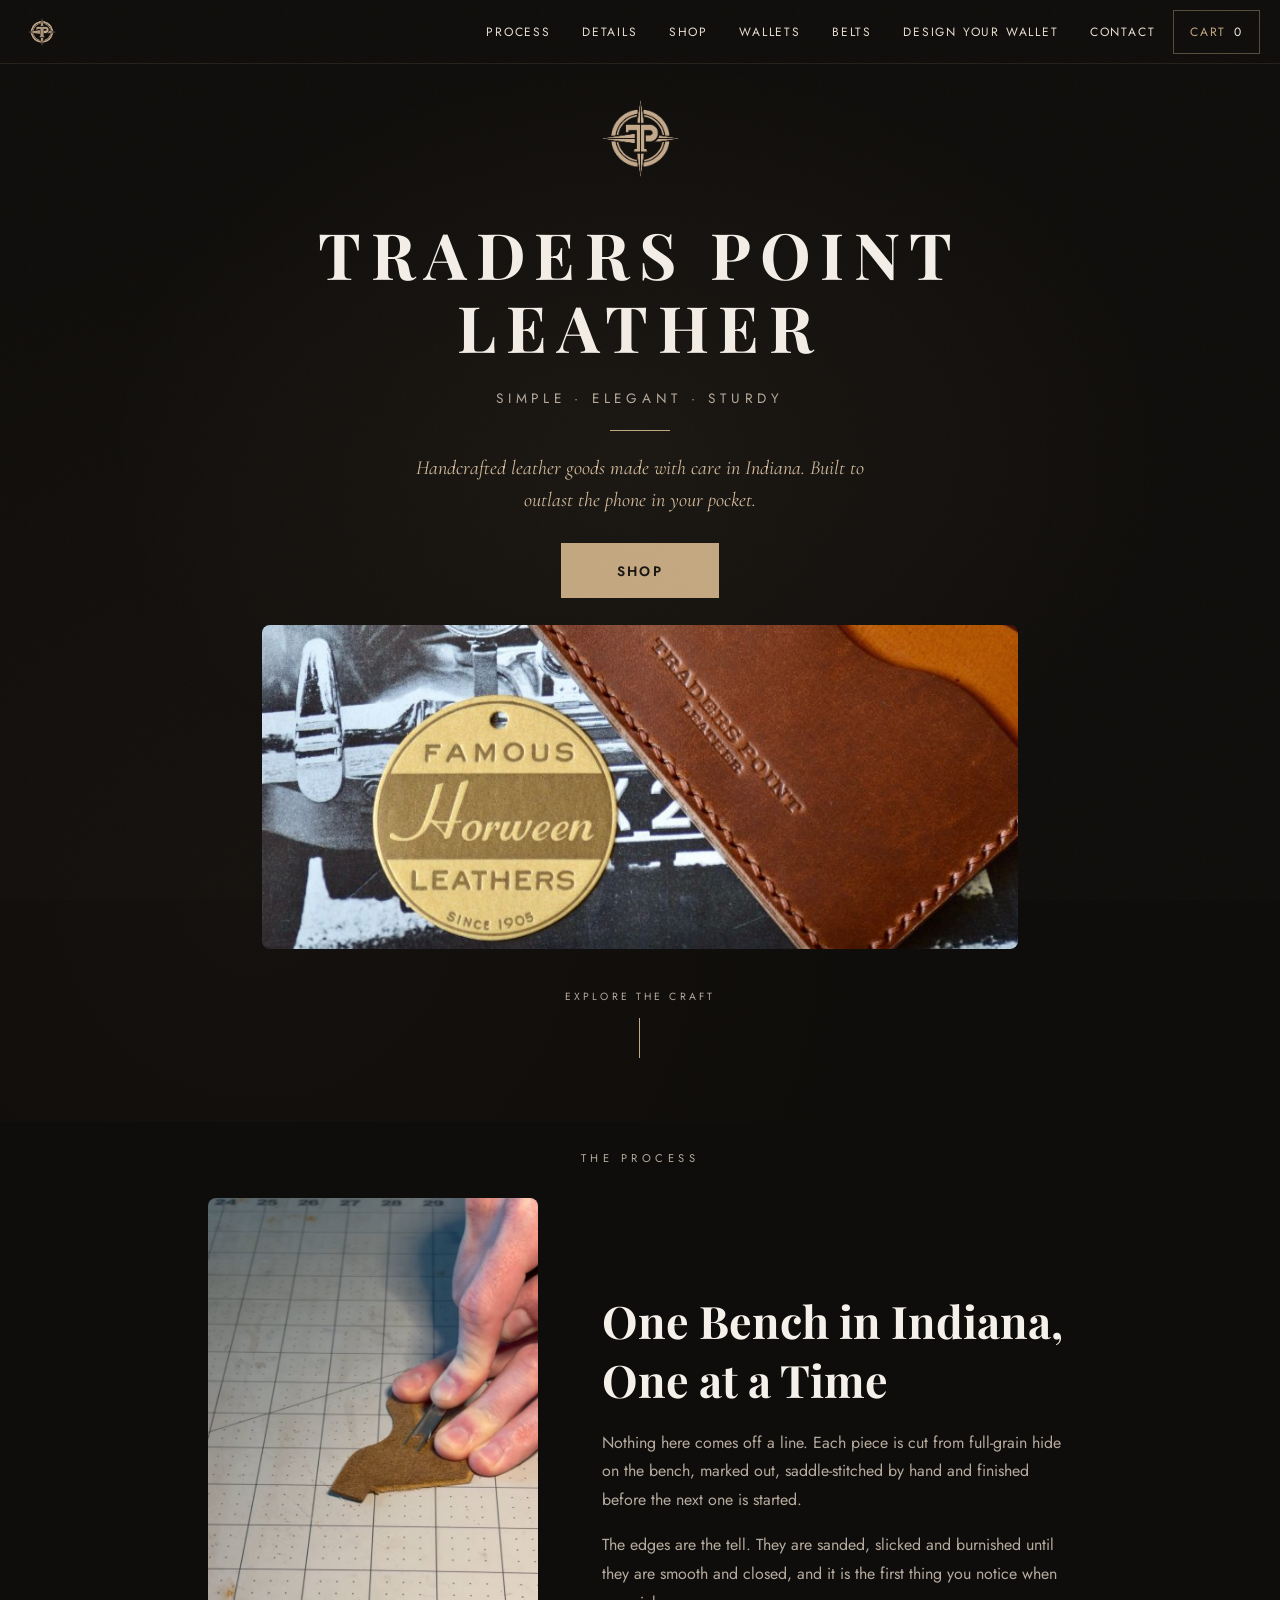
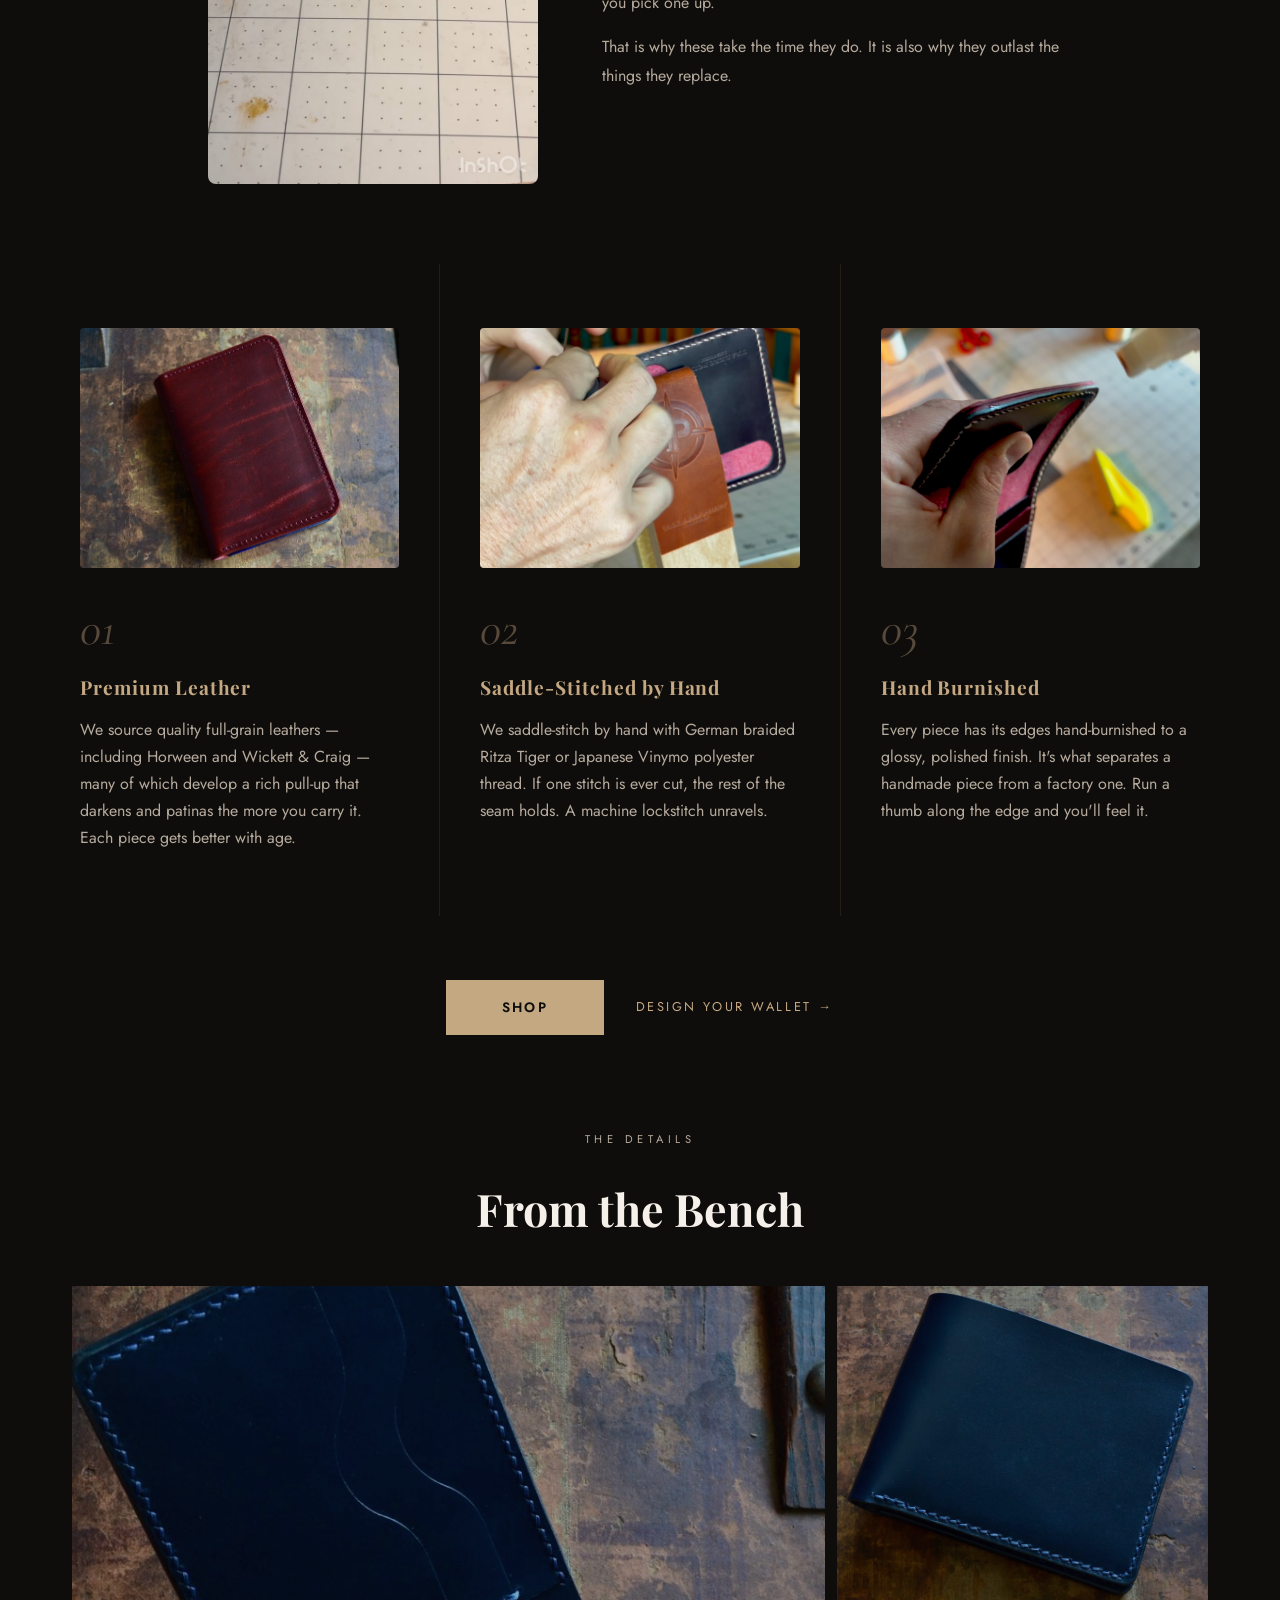
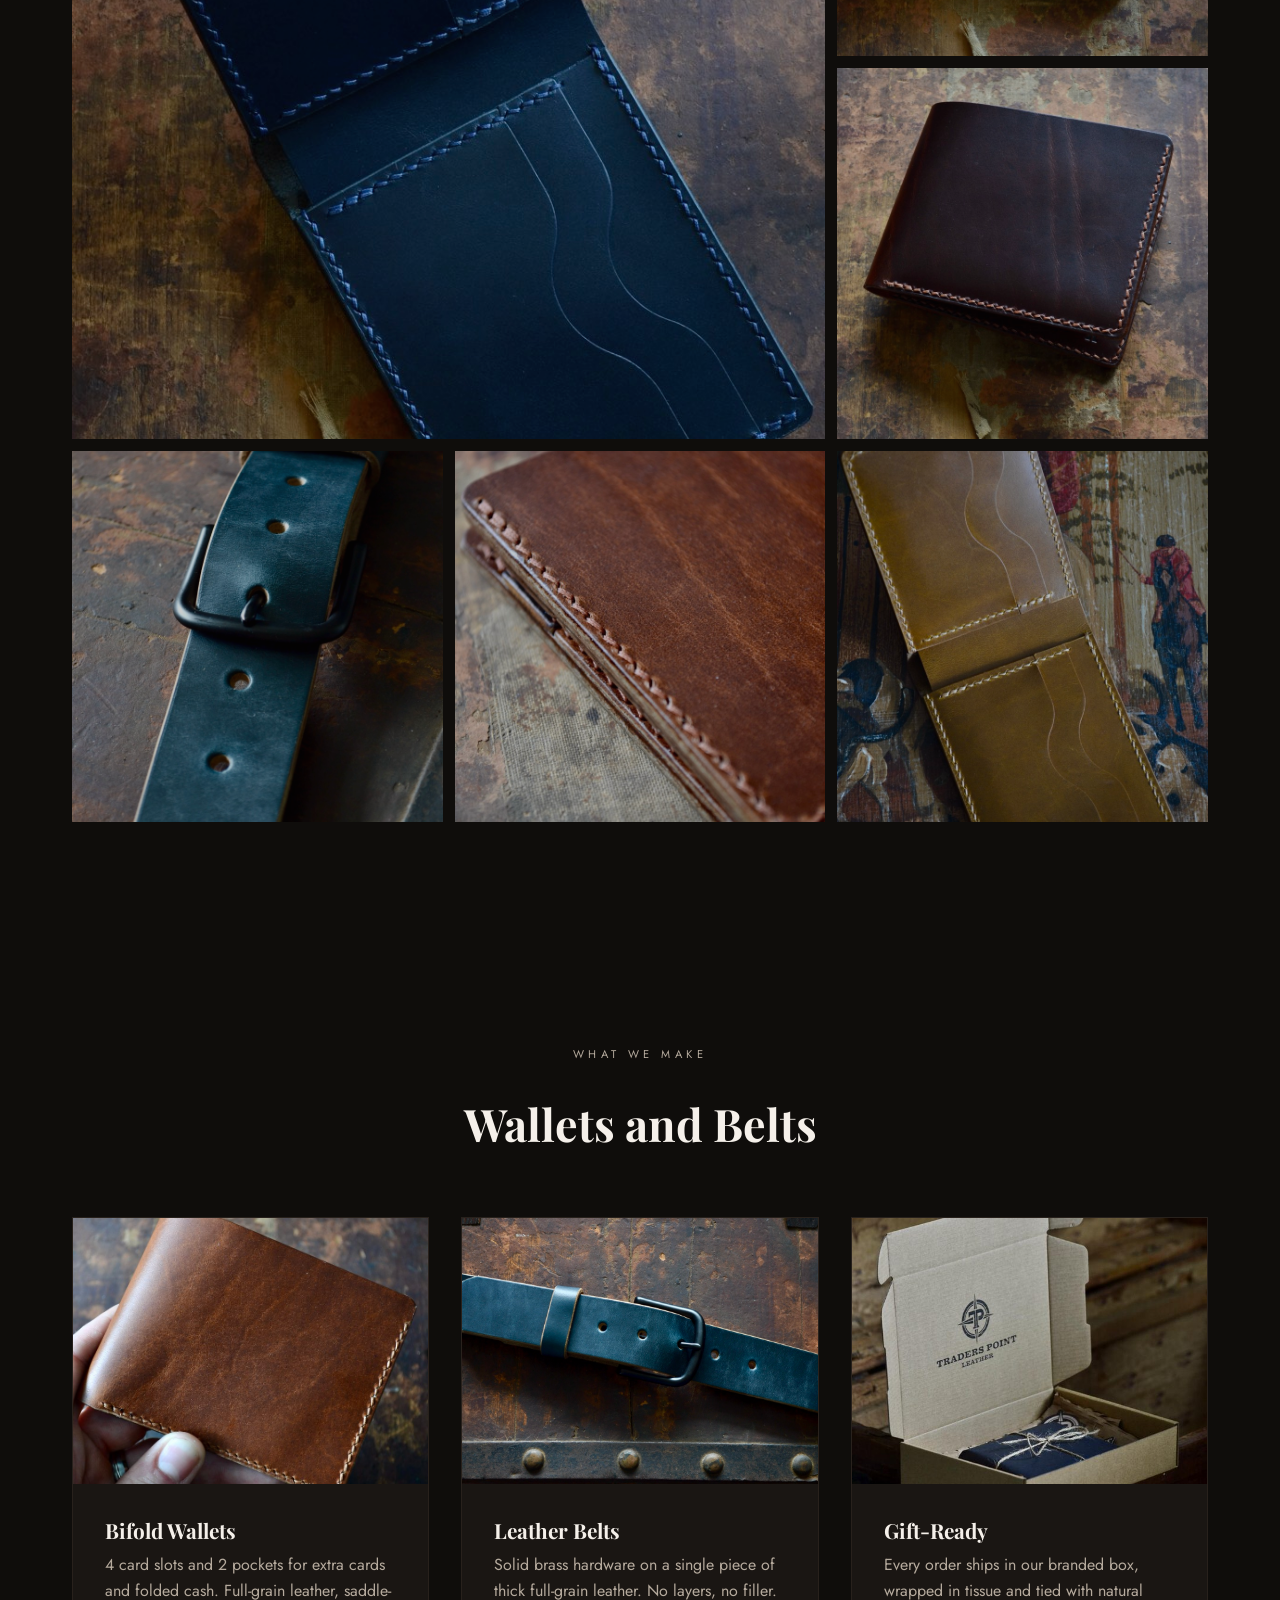
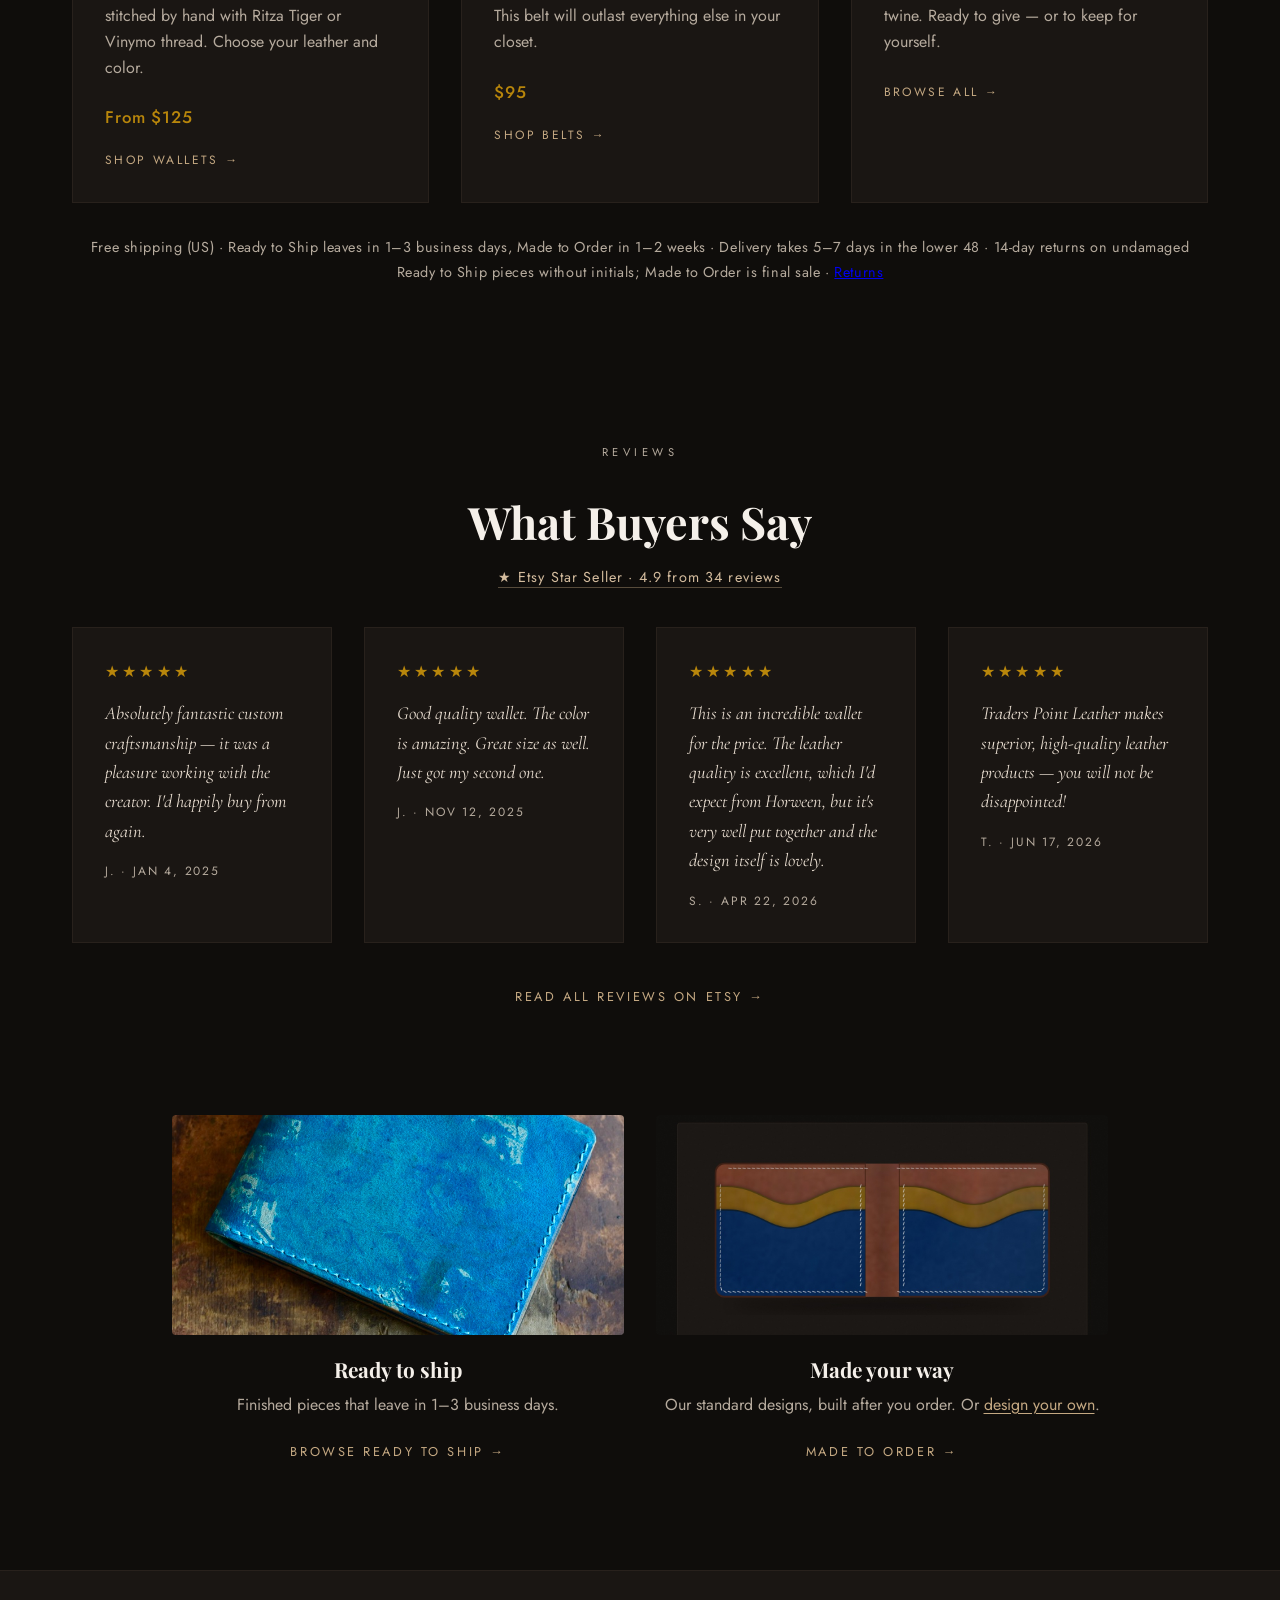
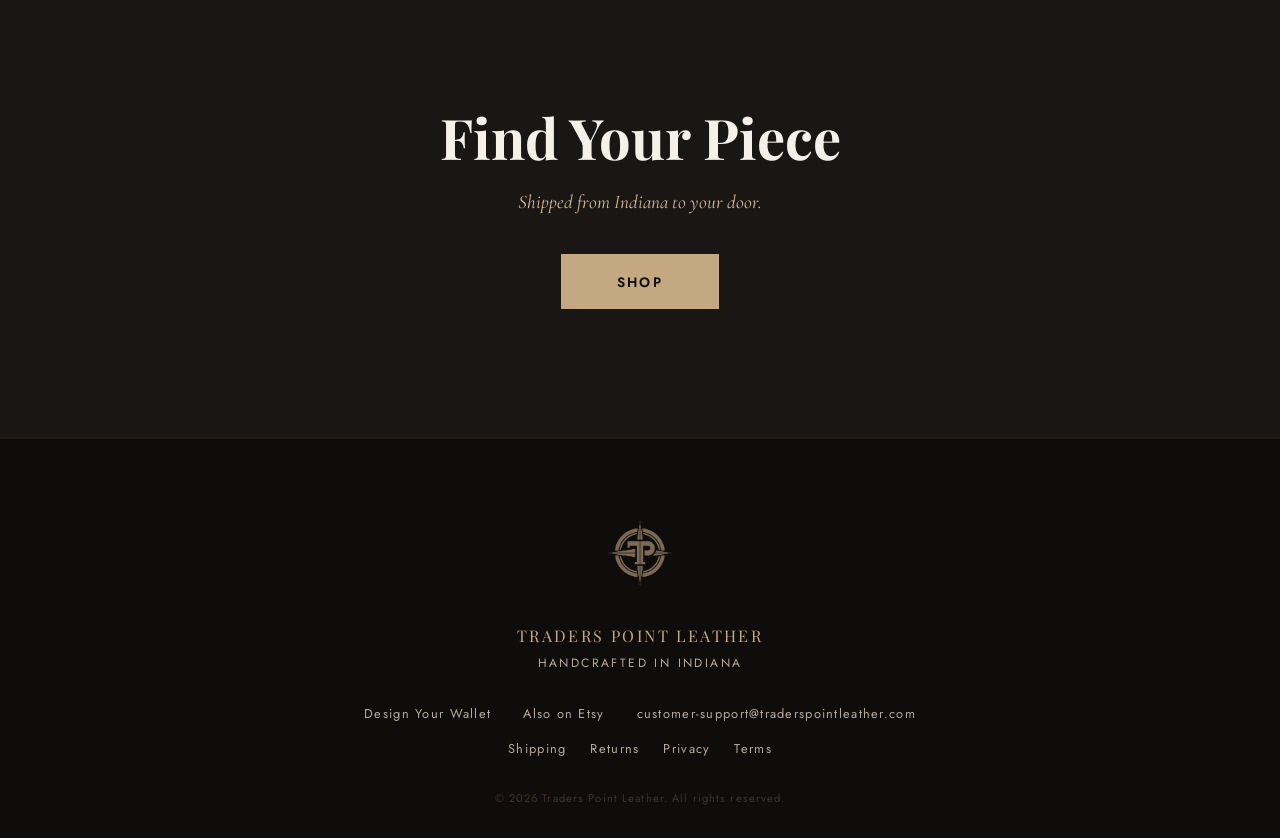
==== commit 87d5b8b2: "Reviews on product pages; home Ready to Ship card shows a Ready to Ship wallet - product-html.js: up" ====
--- a/index.html
+++ b/index.html
@@ -1133,7 +1133,7 @@
 </section>
 
 <!-- Review quotes live in this one block, verbatim from the owner's testimonials
-     image (Etsy reviews). For new ones, copy the text VERBATIM from the Etsy reviews tab, with the date, and attribute by first initial
+     image (Etsy reviews). shop/product-html.js carries the same four for product pages; change both. For new ones, copy the text VERBATIM from the Etsy reviews tab, with the date, and attribute by first initial
      only. An entry with empty text is skipped, so nothing unfinished is shown. -->
 <script type="application/json" id="review-data">
 [
@@ -1147,7 +1147,7 @@
 <!-- TWO PATHS -->
 <section class="paths reveal" aria-label="Two ways to buy">
   <div class="path">
-    <img class="path-img" src="img/cygnus-shell-cordovan-marbled/01.jpg" alt="A blue marbled shell cordovan wallet on a worn wooden workbench" loading="lazy" width="800" height="1200">
+    <img class="path-img" src="img/cygnus-shell-cordovan-inverse-marbled/01.jpg" alt="A blue marbled shell cordovan wallet, ready to ship, on a worn wooden workbench" loading="lazy" width="800" height="1200">
     <h3>Ready to ship</h3>
     <p data-etsy-text="Browse wallets, belts and more in the shop on Etsy.">Finished pieces that leave in 1&ndash;3 business days.</p>
     <a href="/shop/ready-to-ship" data-etsy="https://www.etsy.com/shop/TradersPointLeather" class="link-secondary" data-etsy-text="Browse the shop →">Browse Ready to Ship &rarr;</a>
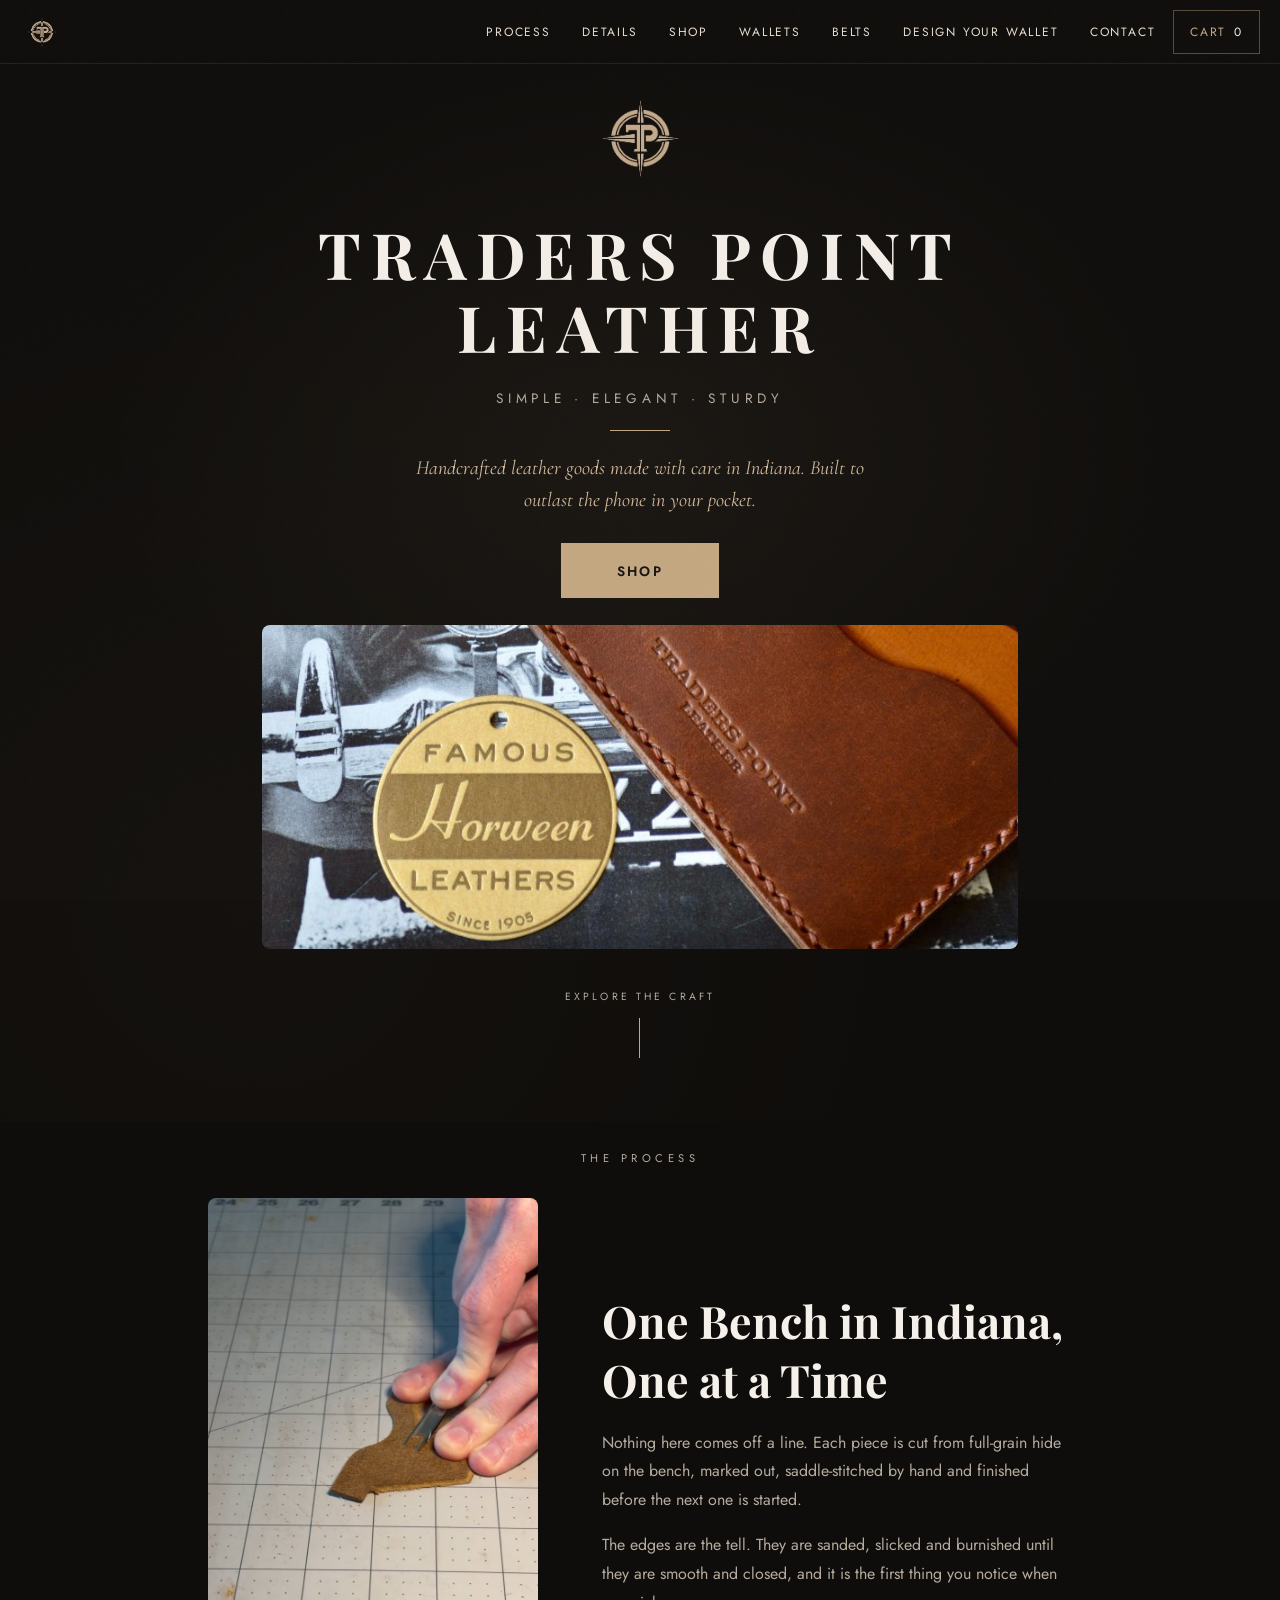
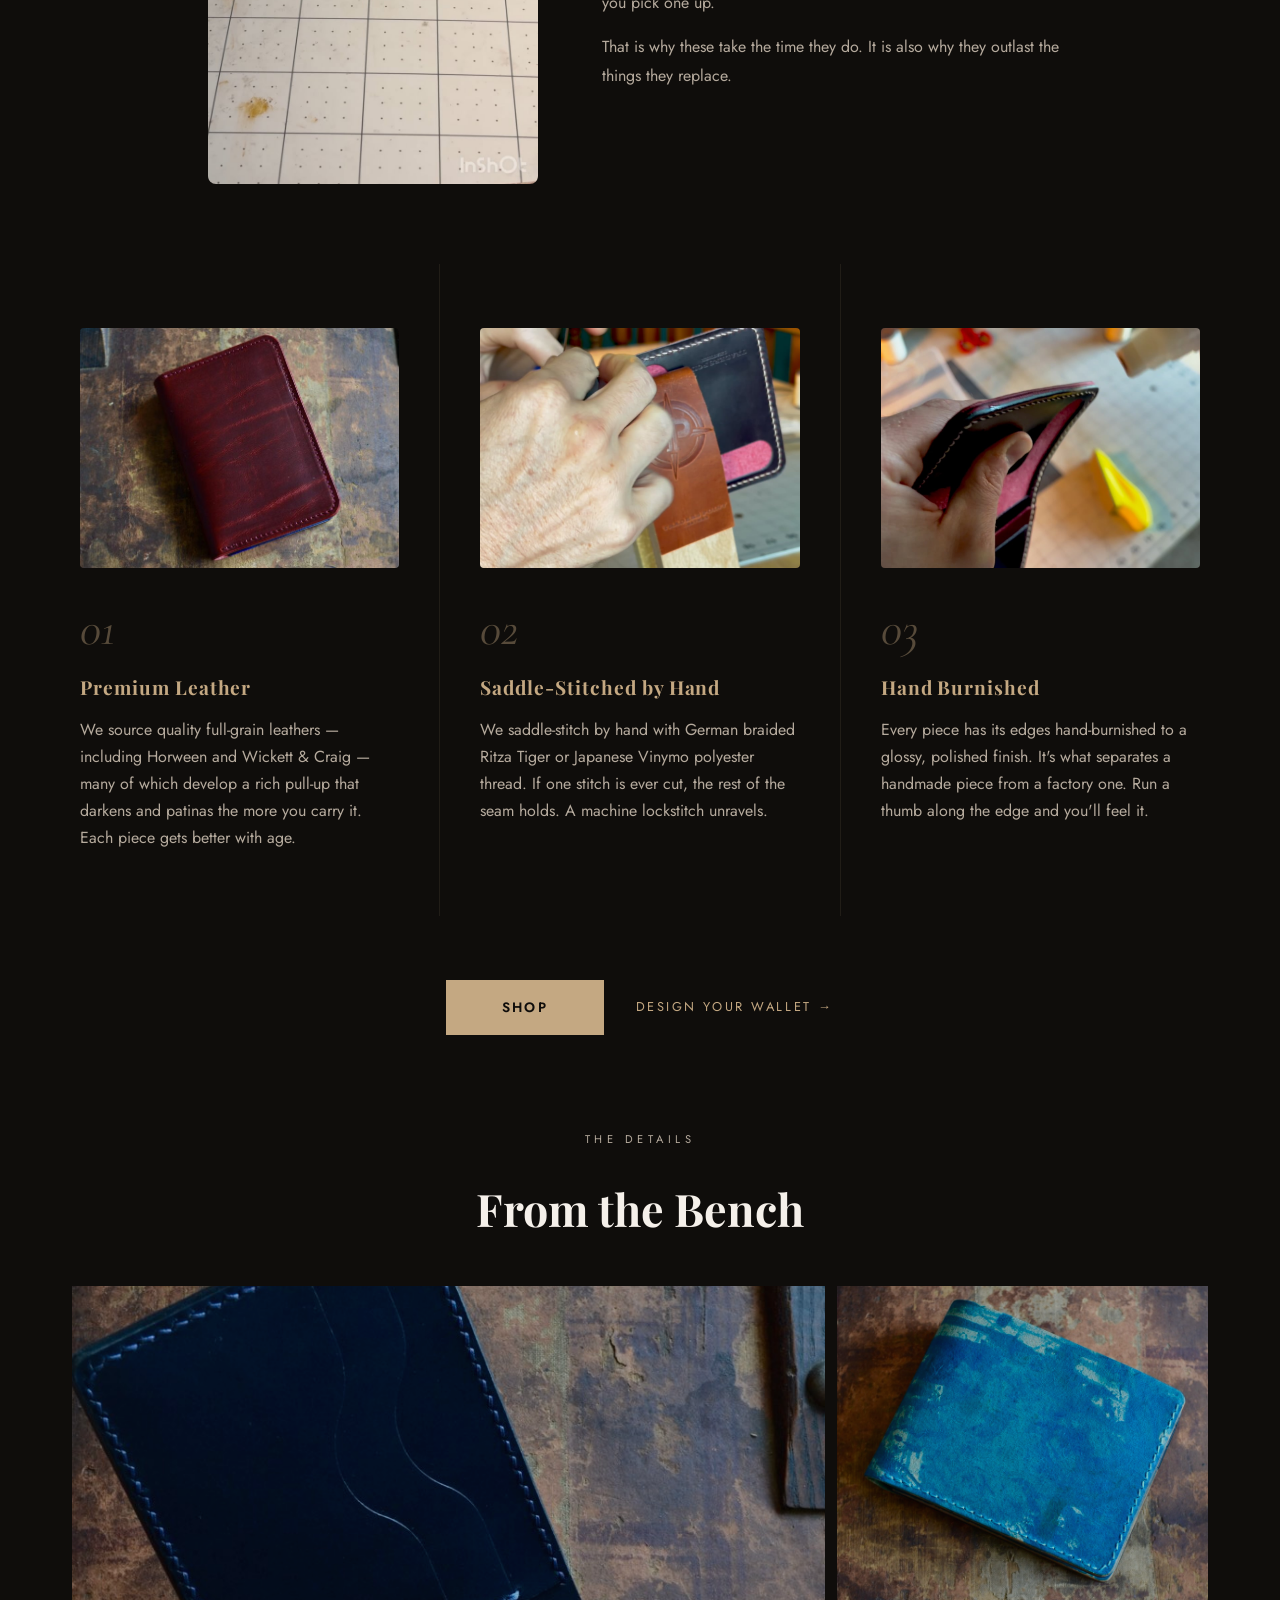
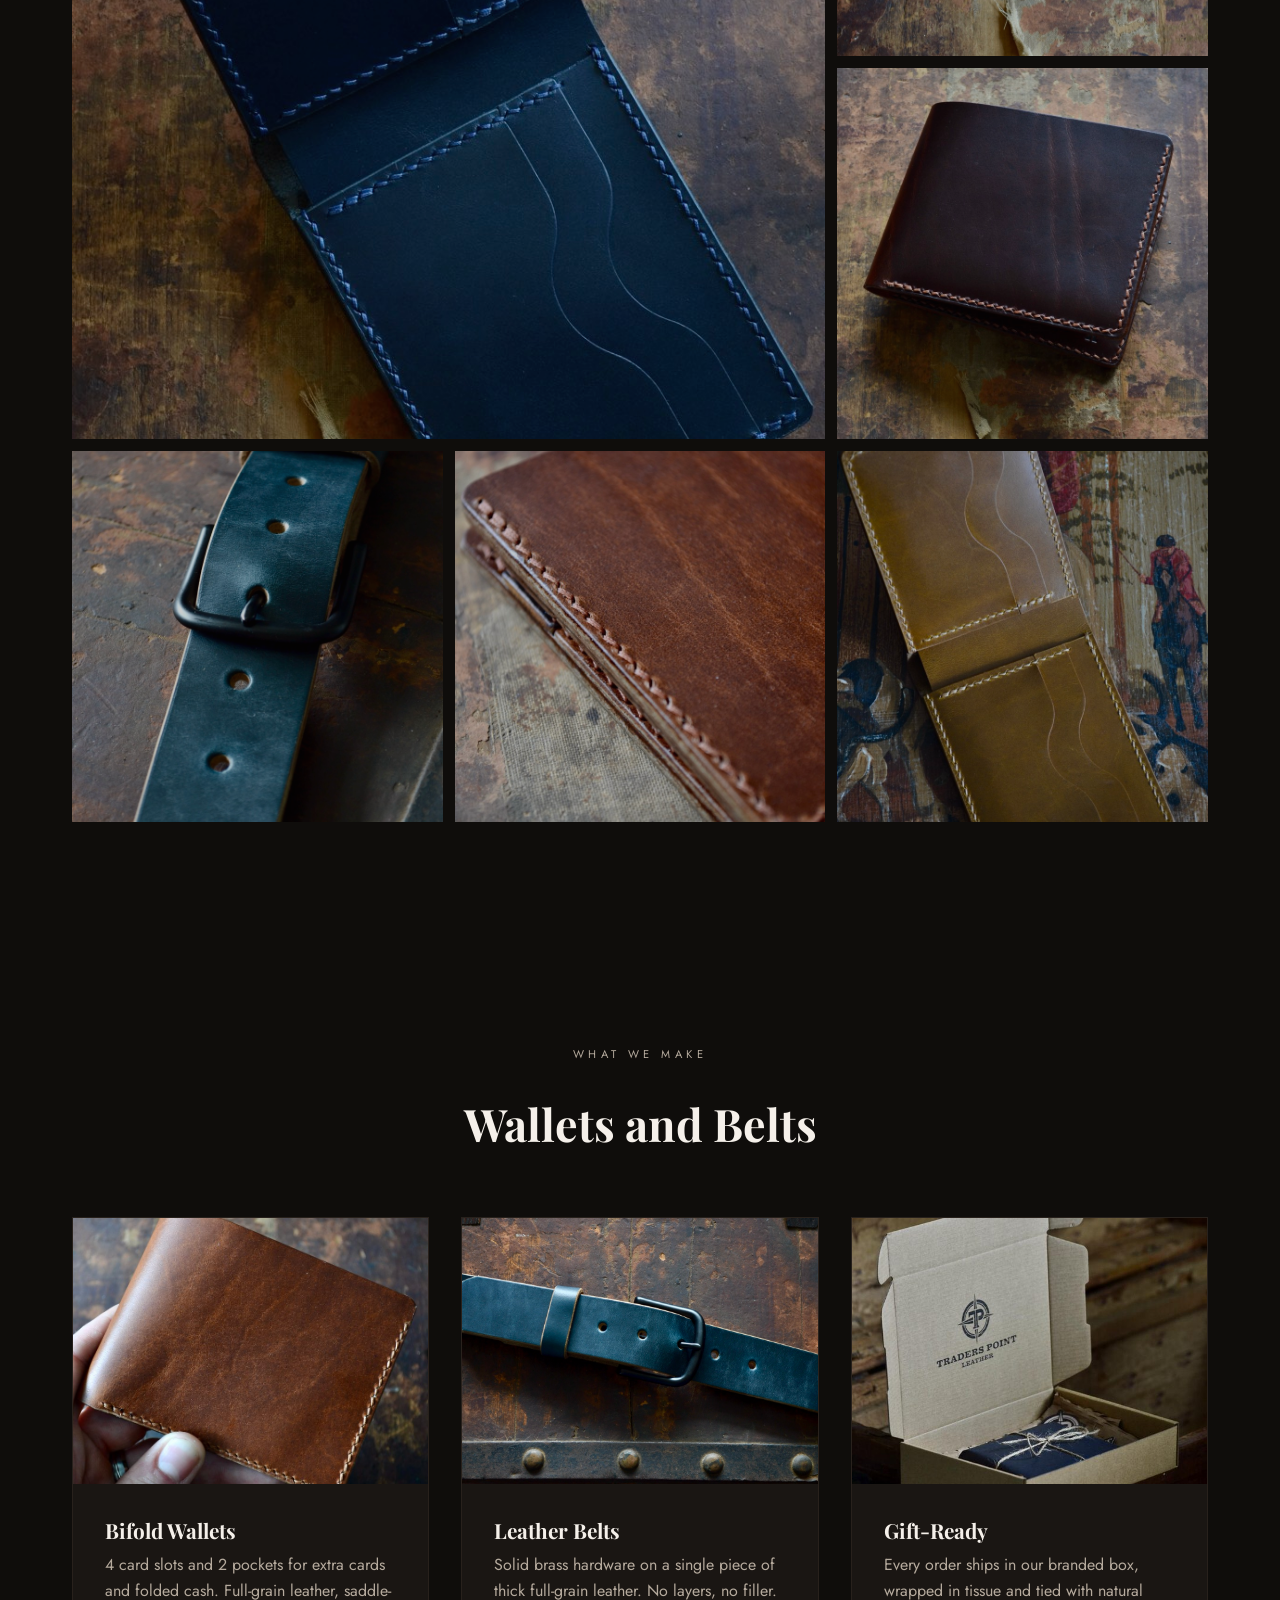
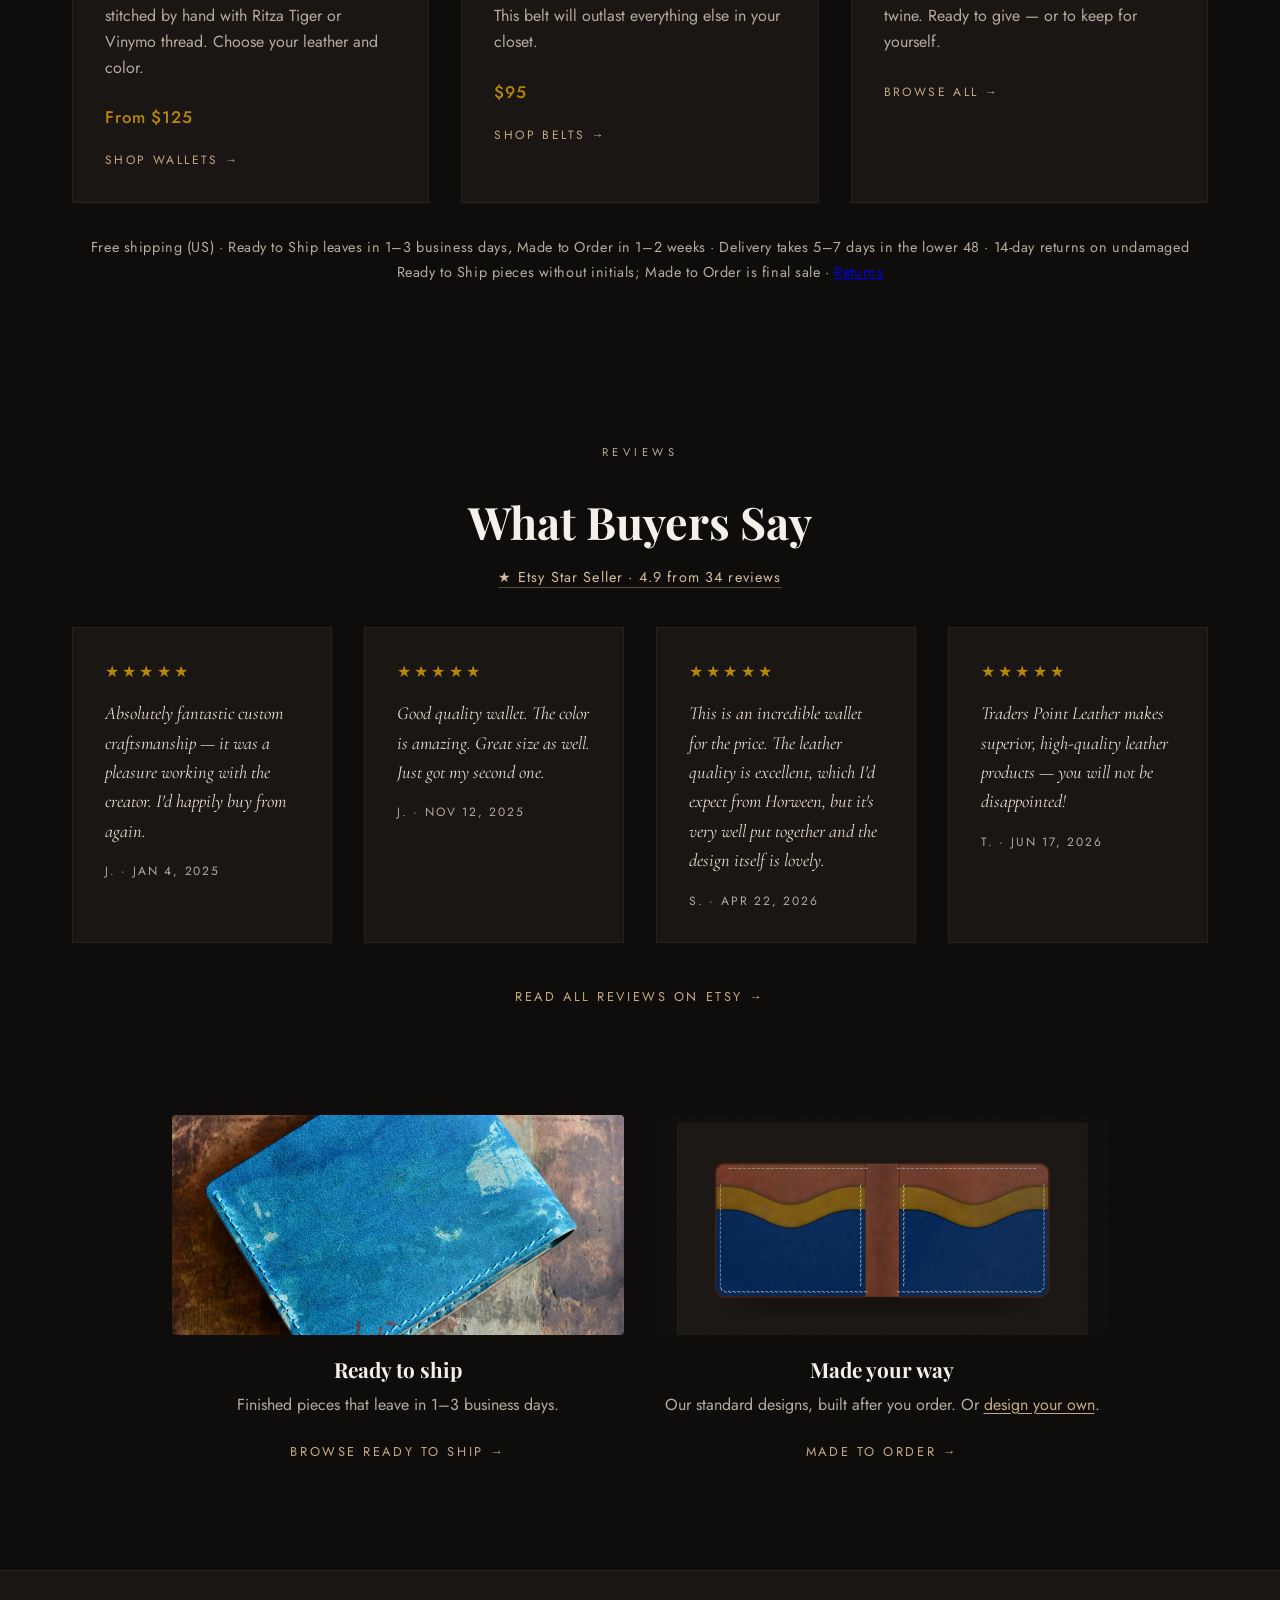
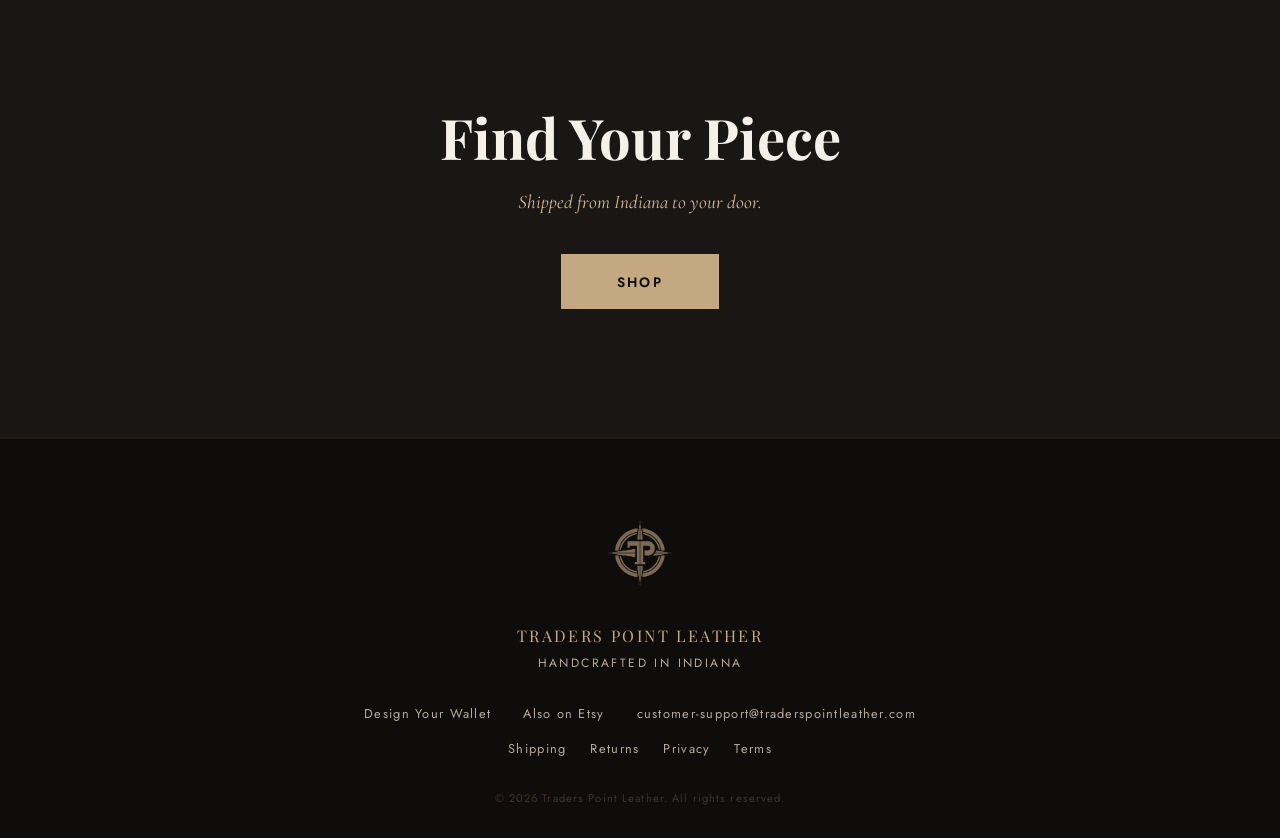
==== commit 109af3e9: "Home gallery: closed Inverse Cygnus replaces the closed Navy tile; the Ready to ship card uses a dif" ====
--- a/index.html
+++ b/index.html
@@ -1074,7 +1074,7 @@
        spanning both. -->
   <div class="gallery-grid">
     <a href="/shop/made-to-order" data-etsy="https://www.etsy.com/shop/TradersPointLeather?section_id=58176763" class="gallery-item featured"><img src="img/cygnet-newbury-balmoral-navy/05.jpg" alt="Open navy blue Newbury Balmoral bifold wallet showing its card pockets and blue stitching" loading="lazy" width="800" height="1200"></a>
-    <a href="/shop/made-to-order" data-etsy="https://www.etsy.com/shop/TradersPointLeather?section_id=58176763" class="gallery-item"><img src="img/cygnet-newbury-balmoral-navy/06.jpg" alt="Closed navy blue Newbury Balmoral bifold wallet with blue stitching on a worn workbench" loading="lazy" width="800" height="1200"></a>
+    <a href="/shop/ready-to-ship" data-etsy="https://www.etsy.com/shop/TradersPointLeather" class="gallery-item"><img src="img/cygnus-shell-cordovan-inverse-marbled/01.jpg" alt="Closed marbled blue shell cordovan bifold wallet with light blue stitching on a worn workbench" loading="lazy" width="800" height="1200"></a>
     <a href="/shop/made-to-order" data-etsy="https://www.etsy.com/shop/TradersPointLeather" class="gallery-item"><img src="img/cygnet-newbury-balmoral-antique-copper/02.jpg" alt="Closed antique copper Newbury Balmoral bifold wallet, a deep ruddy brown, with hand stitching" loading="lazy" width="800" height="1200"></a>
     <a href="/shop/belts" data-etsy="https://www.etsy.com/shop/TradersPointLeather?section_id=58173348" class="gallery-item"><img src="img/home/belt-gallery.jpg" alt="Close-up of a navy blue leather belt with a matte black buckle and punched holes" loading="lazy" width="800" height="1200"></a>
     <a href="/shop/made-to-order" data-etsy="https://www.etsy.com/shop/TradersPointLeather?section_id=58176763" class="gallery-item"><img src="img/cygnet-horween-cavalier-mto/whiskey-b/03.jpg" alt="Close-up of the hand-stitched edge on a Horween Cavalier whiskey bifold wallet" loading="lazy" width="800" height="1200"></a>
@@ -1147,7 +1147,7 @@
 <!-- TWO PATHS -->
 <section class="paths reveal" aria-label="Two ways to buy">
   <div class="path">
-    <img class="path-img" src="img/cygnus-shell-cordovan-inverse-marbled/01.jpg" alt="A blue marbled shell cordovan wallet, ready to ship, on a worn wooden workbench" loading="lazy" width="800" height="1200">
+    <img class="path-img" src="img/cygnus-shell-cordovan-inverse-marbled/02.jpg" alt="A blue marbled shell cordovan wallet, ready to ship, on a worn wooden workbench" loading="lazy" width="800" height="1200">
     <h3>Ready to ship</h3>
     <p data-etsy-text="Browse wallets, belts and more in the shop on Etsy.">Finished pieces that leave in 1&ndash;3 business days.</p>
     <a href="/shop/ready-to-ship" data-etsy="https://www.etsy.com/shop/TradersPointLeather" class="link-secondary" data-etsy-text="Browse the shop →">Browse Ready to Ship &rarr;</a>
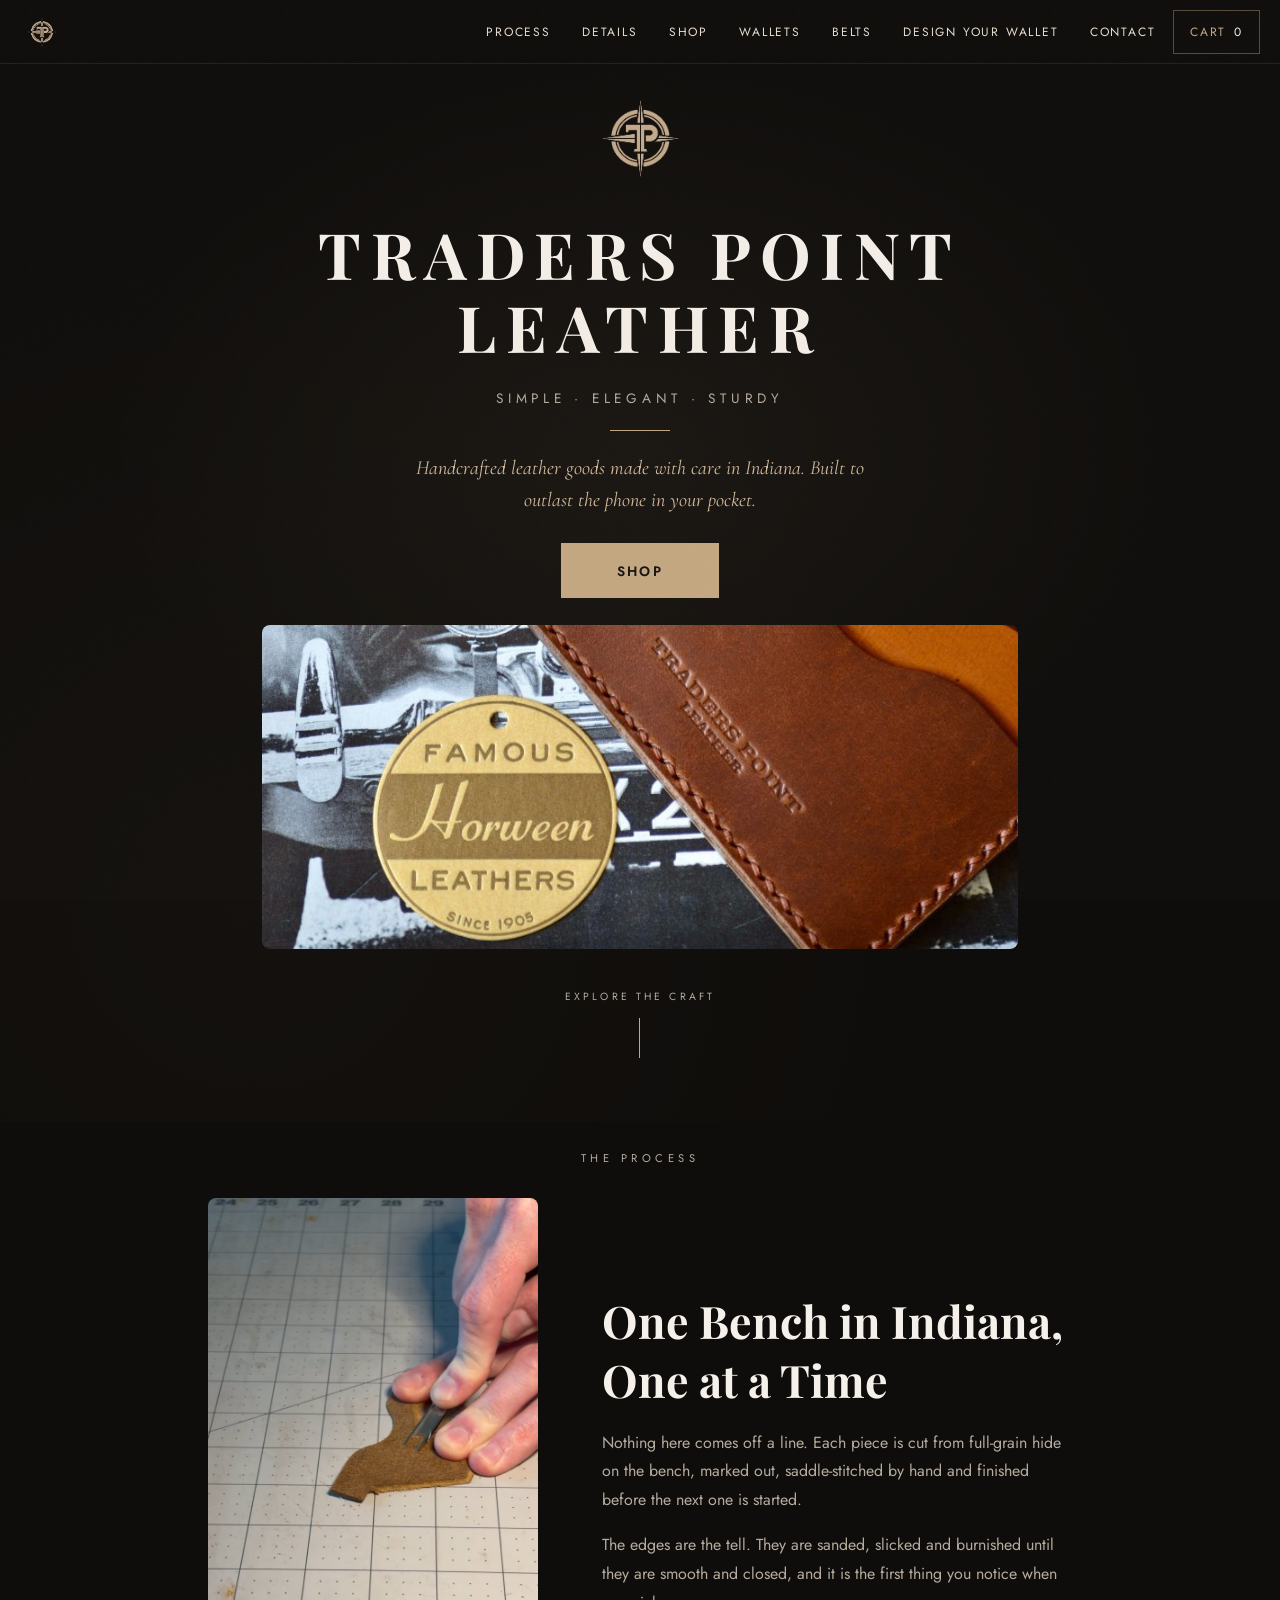
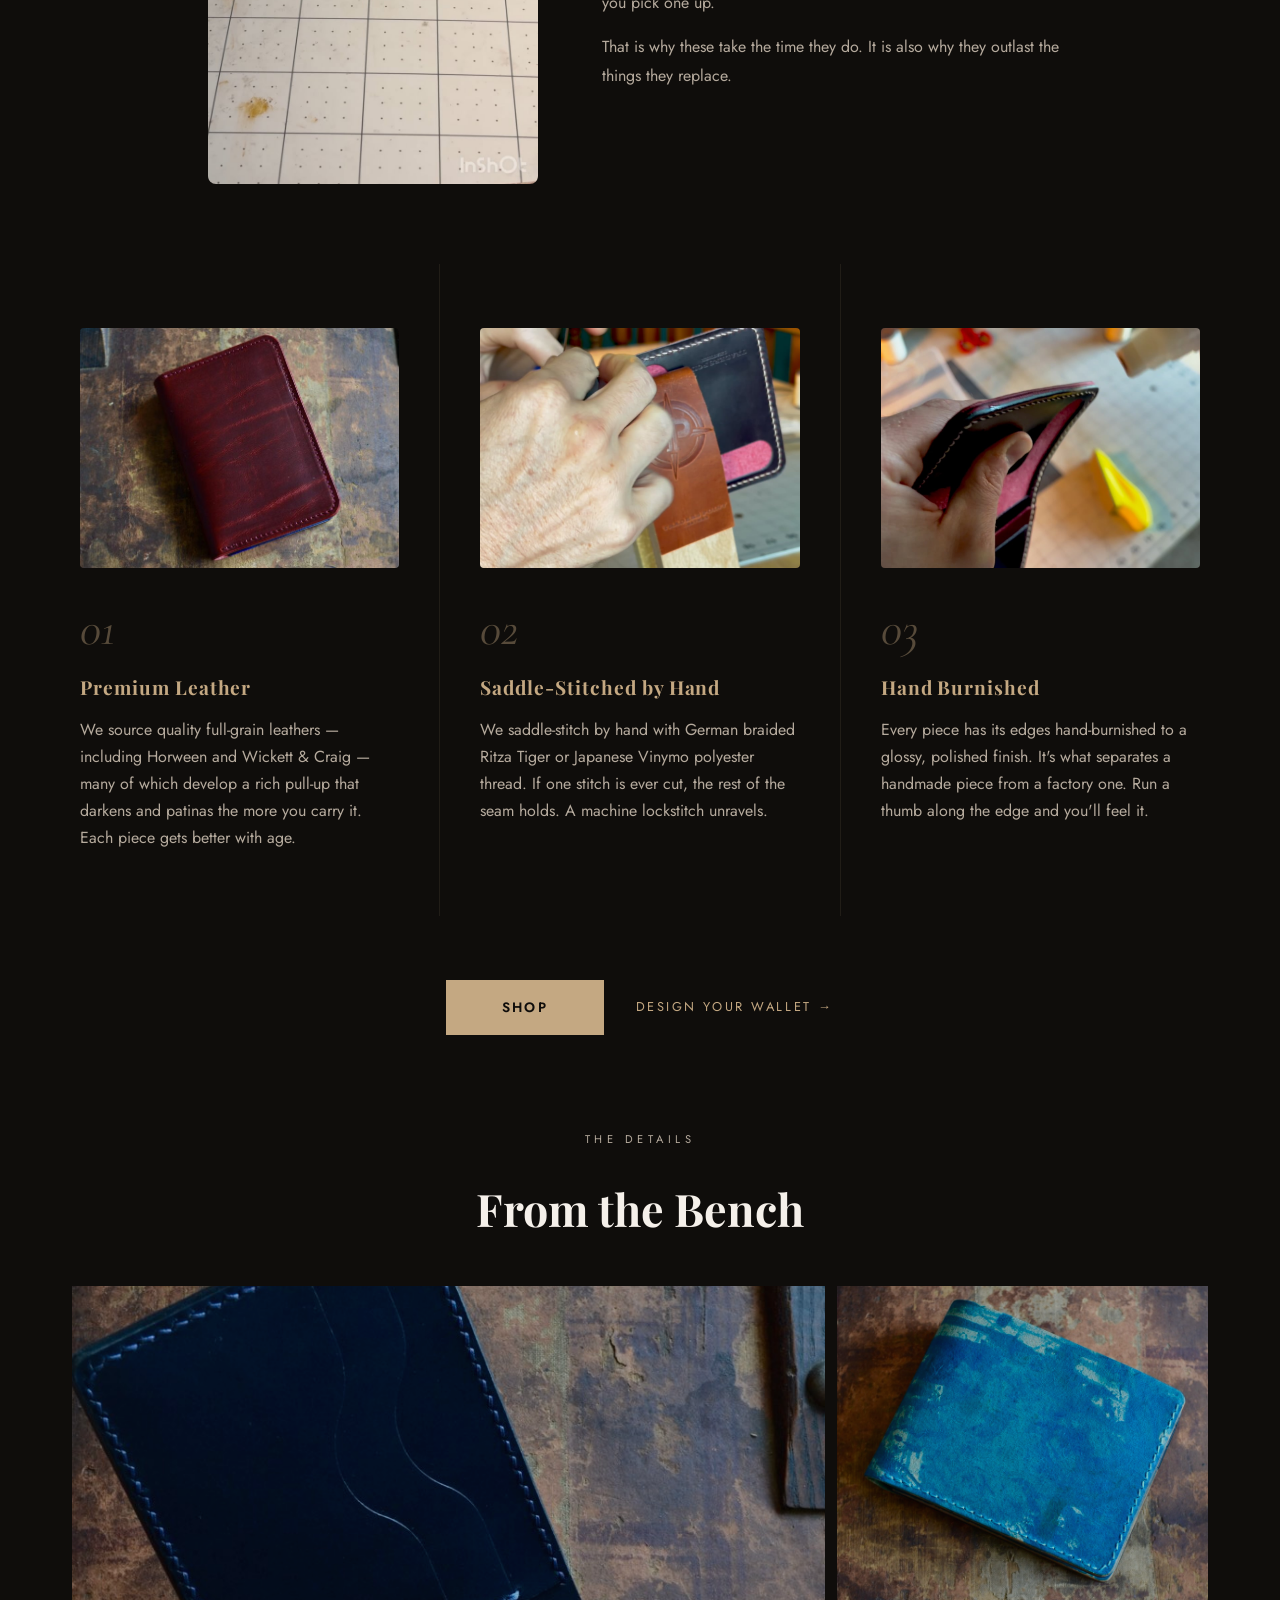
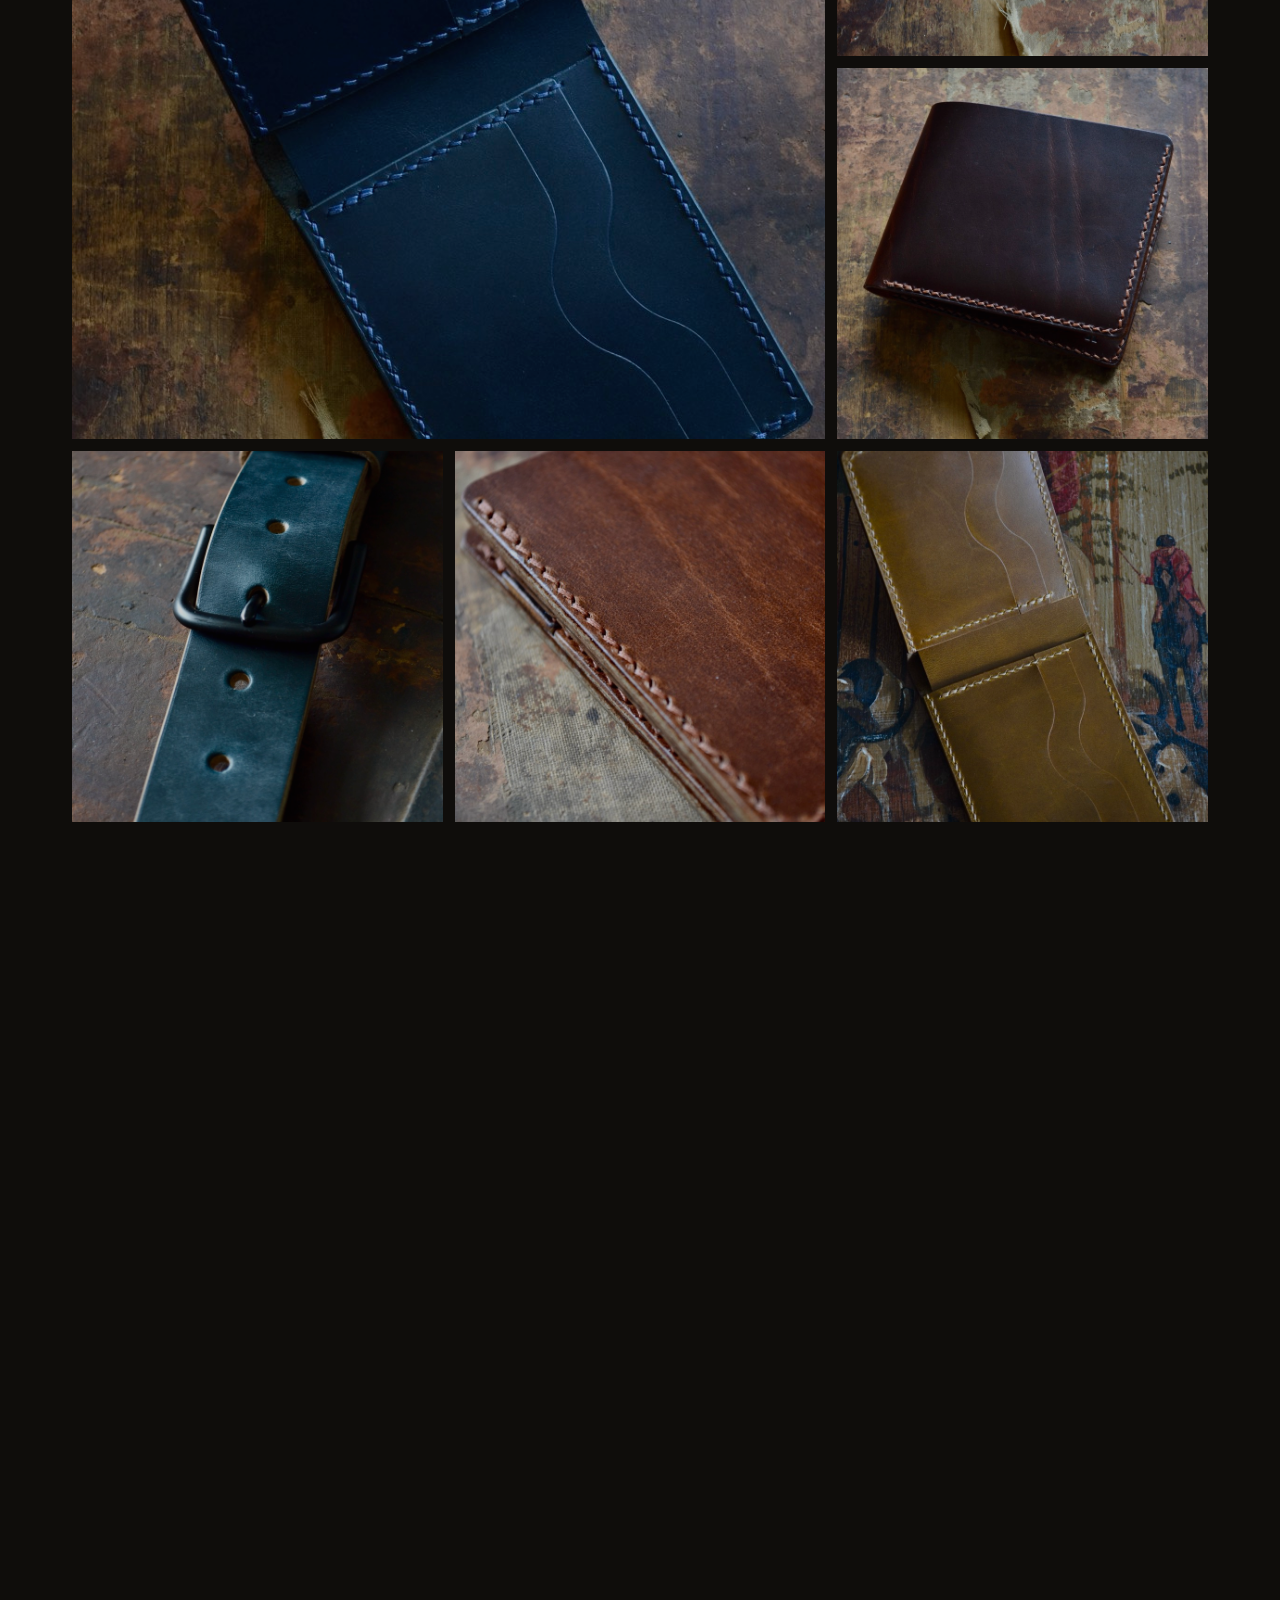
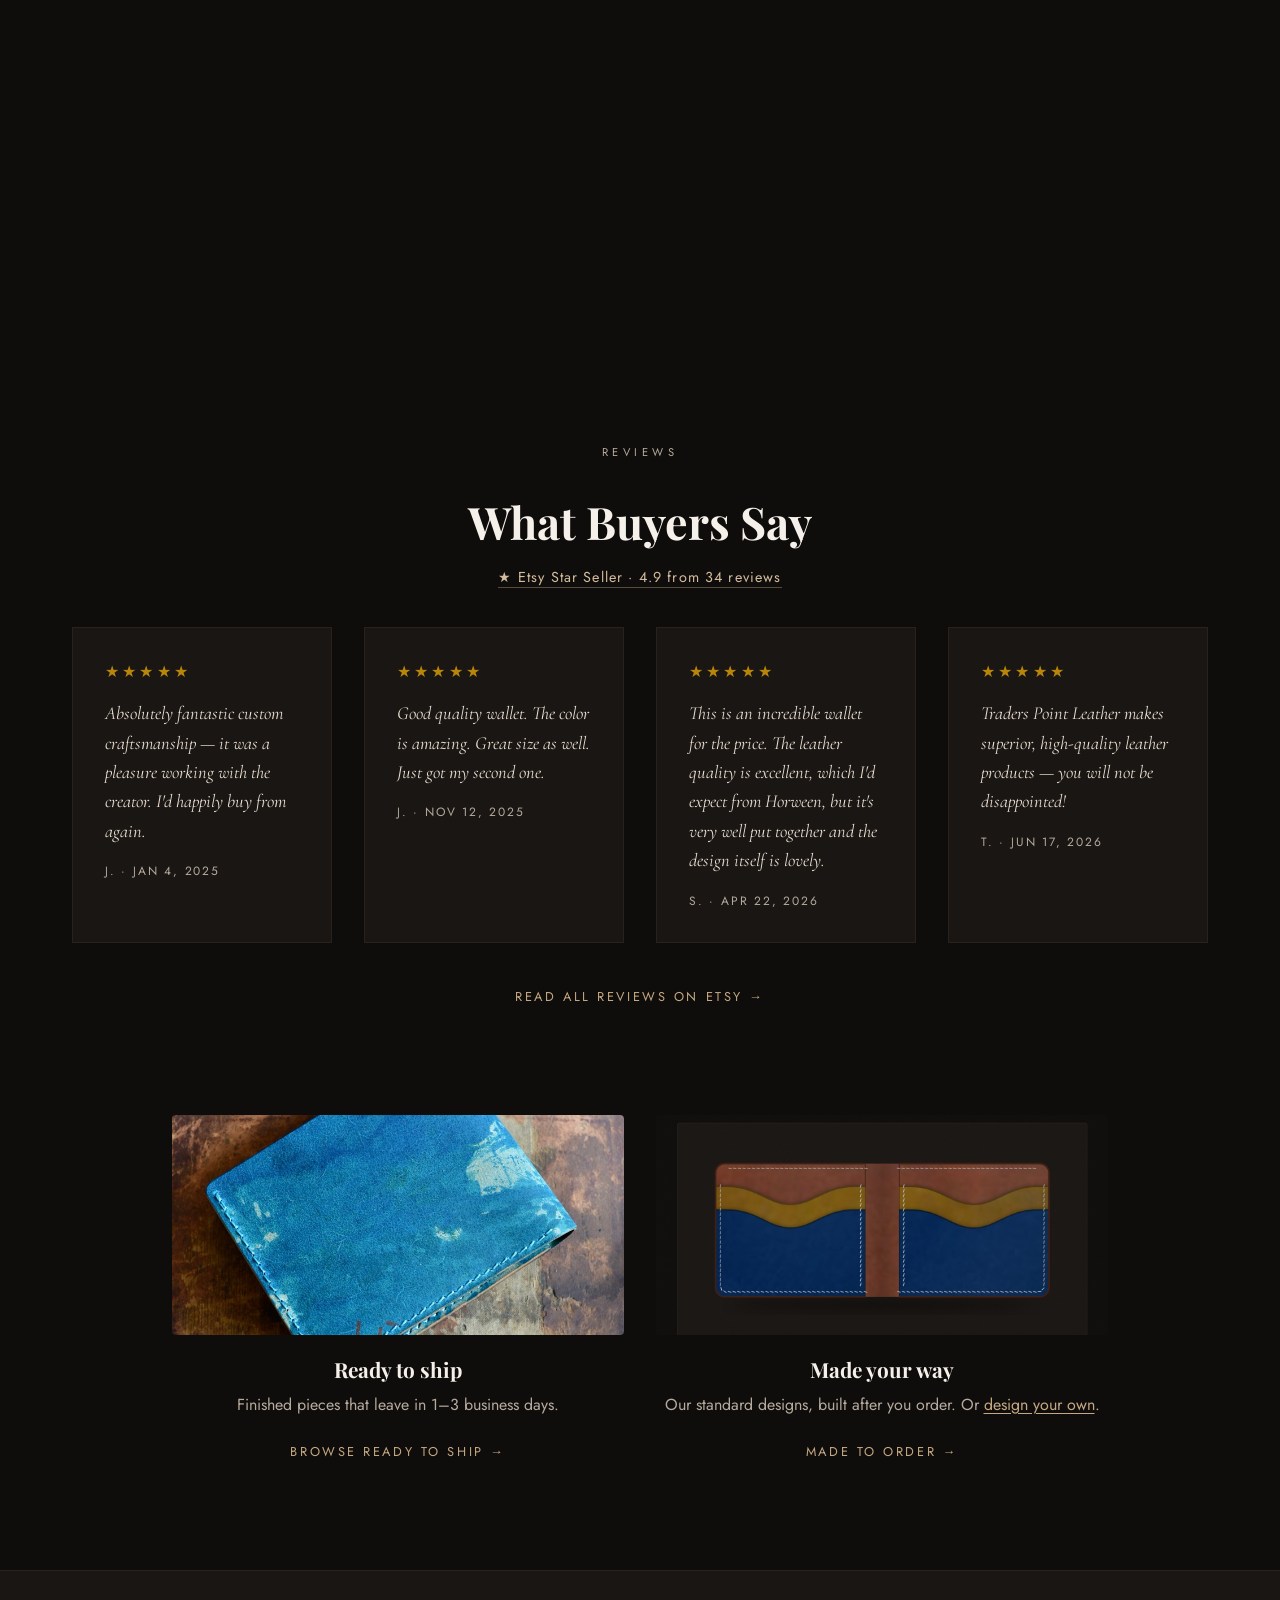
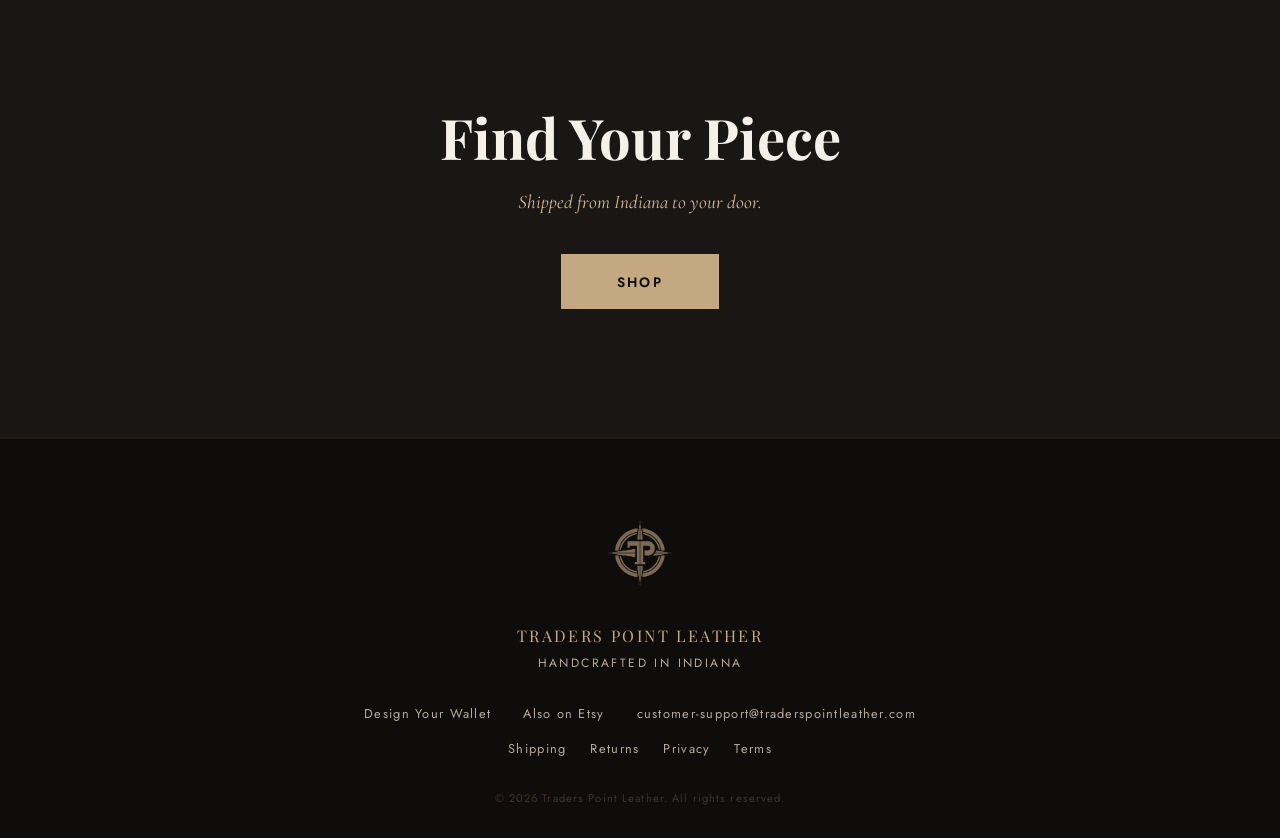
==== commit d7c5f3aa: "Home: the Leather Belts card uses the new Horween CXL belt photo Co-Authored-By: Claude Sonnet 5.5 <" ====
--- a/index.html
+++ b/index.html
@@ -104,7 +104,7 @@
           "description": "Solid brass hardware on a single piece of thick full-grain leather. No layers, no filler. Built to last.",
           "image": [
             "https://traderspointleather.com/img/home/belt-gallery.jpg",
-            "https://traderspointleather.com/img/home/belt-card.jpg"
+            "https://traderspointleather.com/img/home/belt-card-cxl.jpg"
           ],
           "brand": { "@type": "Brand", "name": "Traders Point Leather" },
           "material": "Full-grain leather",
@@ -1100,7 +1100,7 @@
     </a>
     <a href="/shop/belts" data-etsy="https://www.etsy.com/shop/TradersPointLeather?ref=shop_profile&listing_id=4419228681&section_id=58173348" class="product-card">
       <div class="product-card-img">
-        <img src="img/home/belt-card.jpg" alt="Navy blue leather belt with a matte black buckle lying on a worn, riveted metal surface" loading="lazy" width="600" height="900">
+        <img src="img/home/belt-card-cxl.jpg" alt="Matte black buckle and navy Horween Chromexcel leather on a worn, riveted metal surface" loading="lazy" width="1200" height="900">
       </div>
       <div class="product-card-body">
         <h3>Leather Belts</h3>
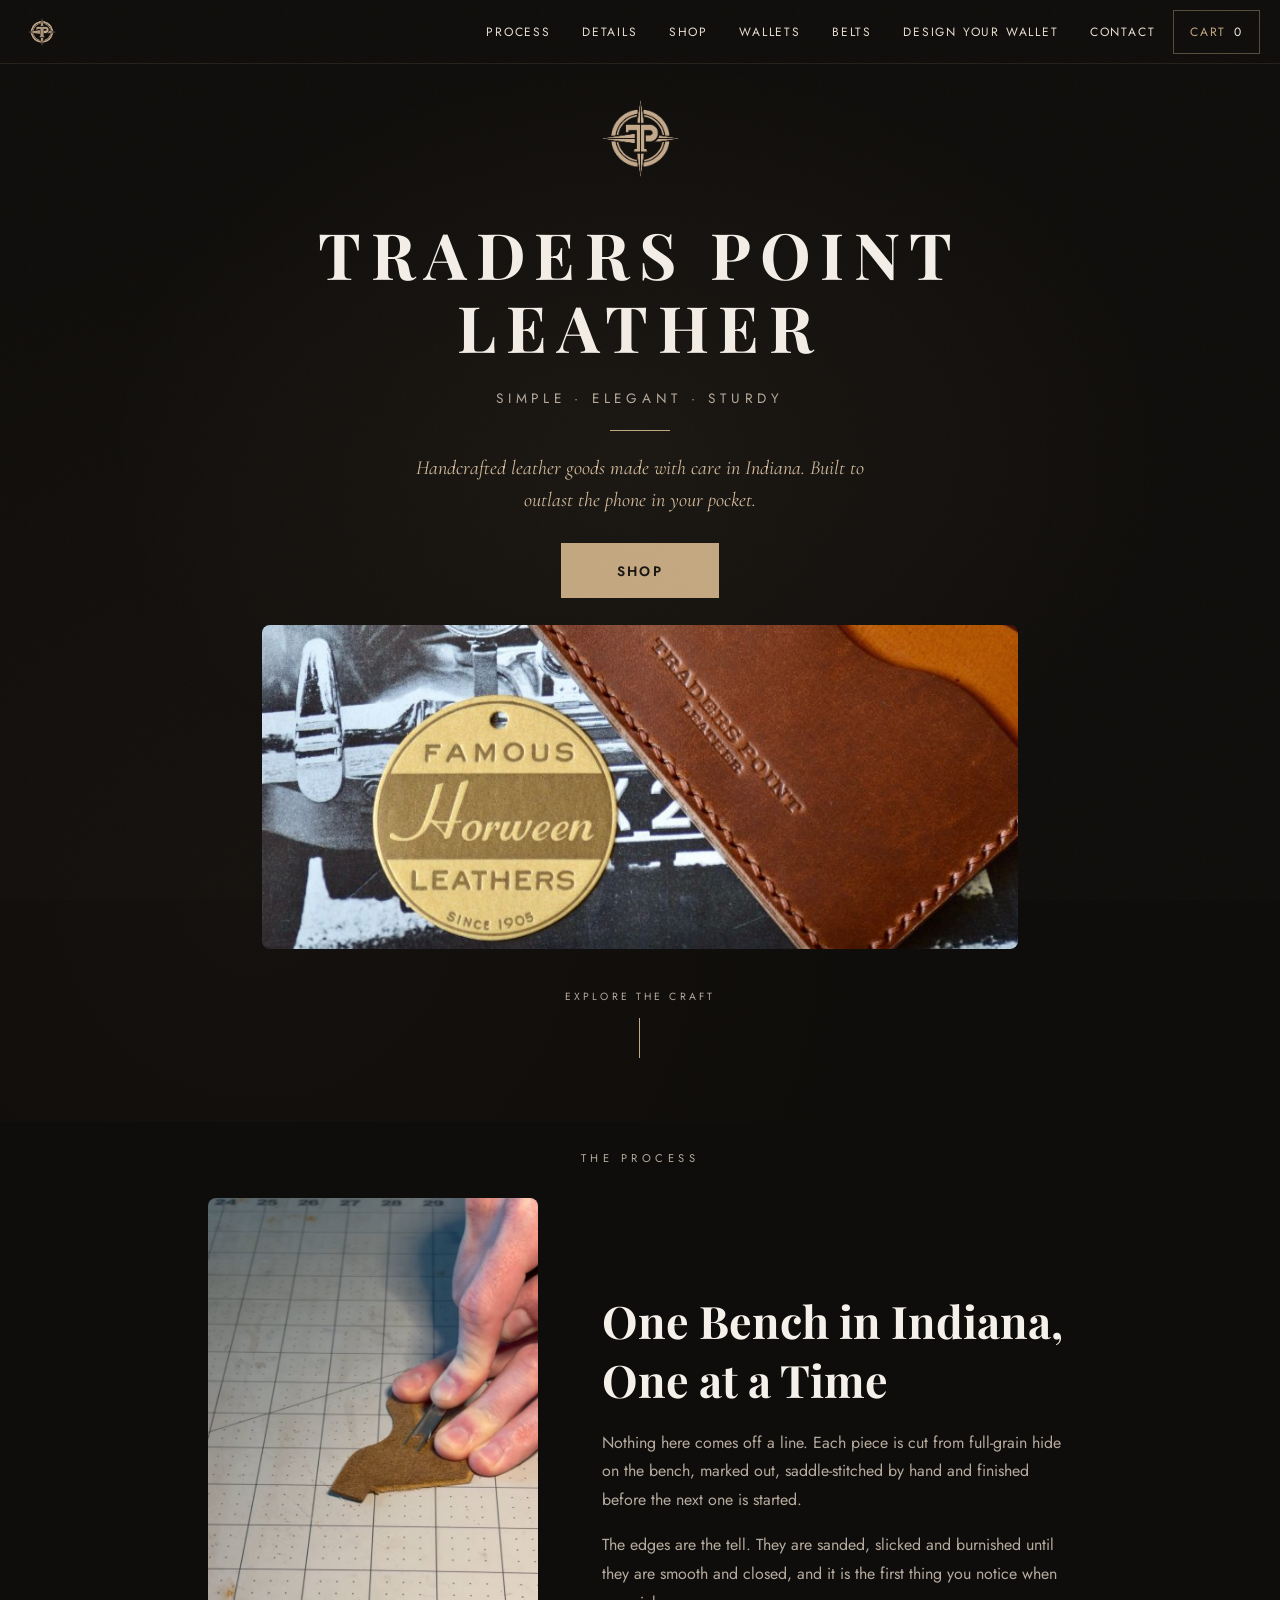
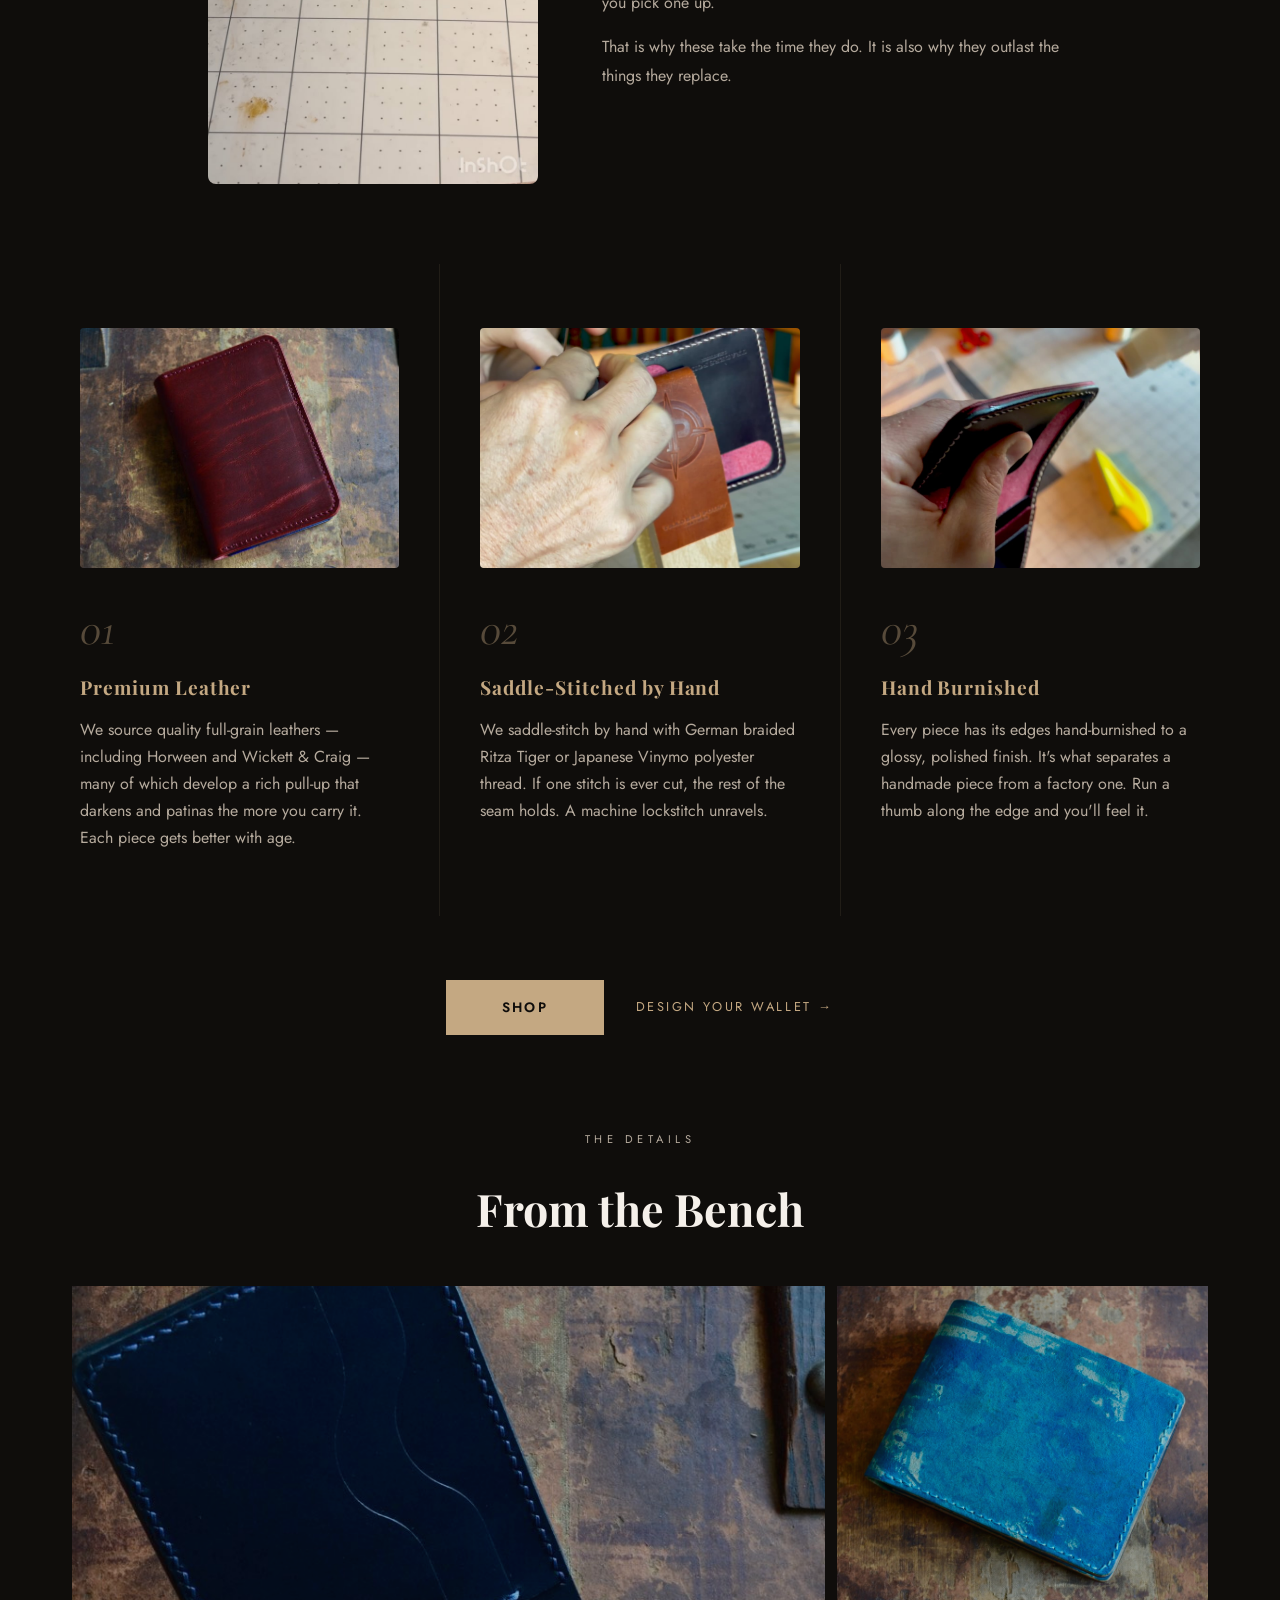
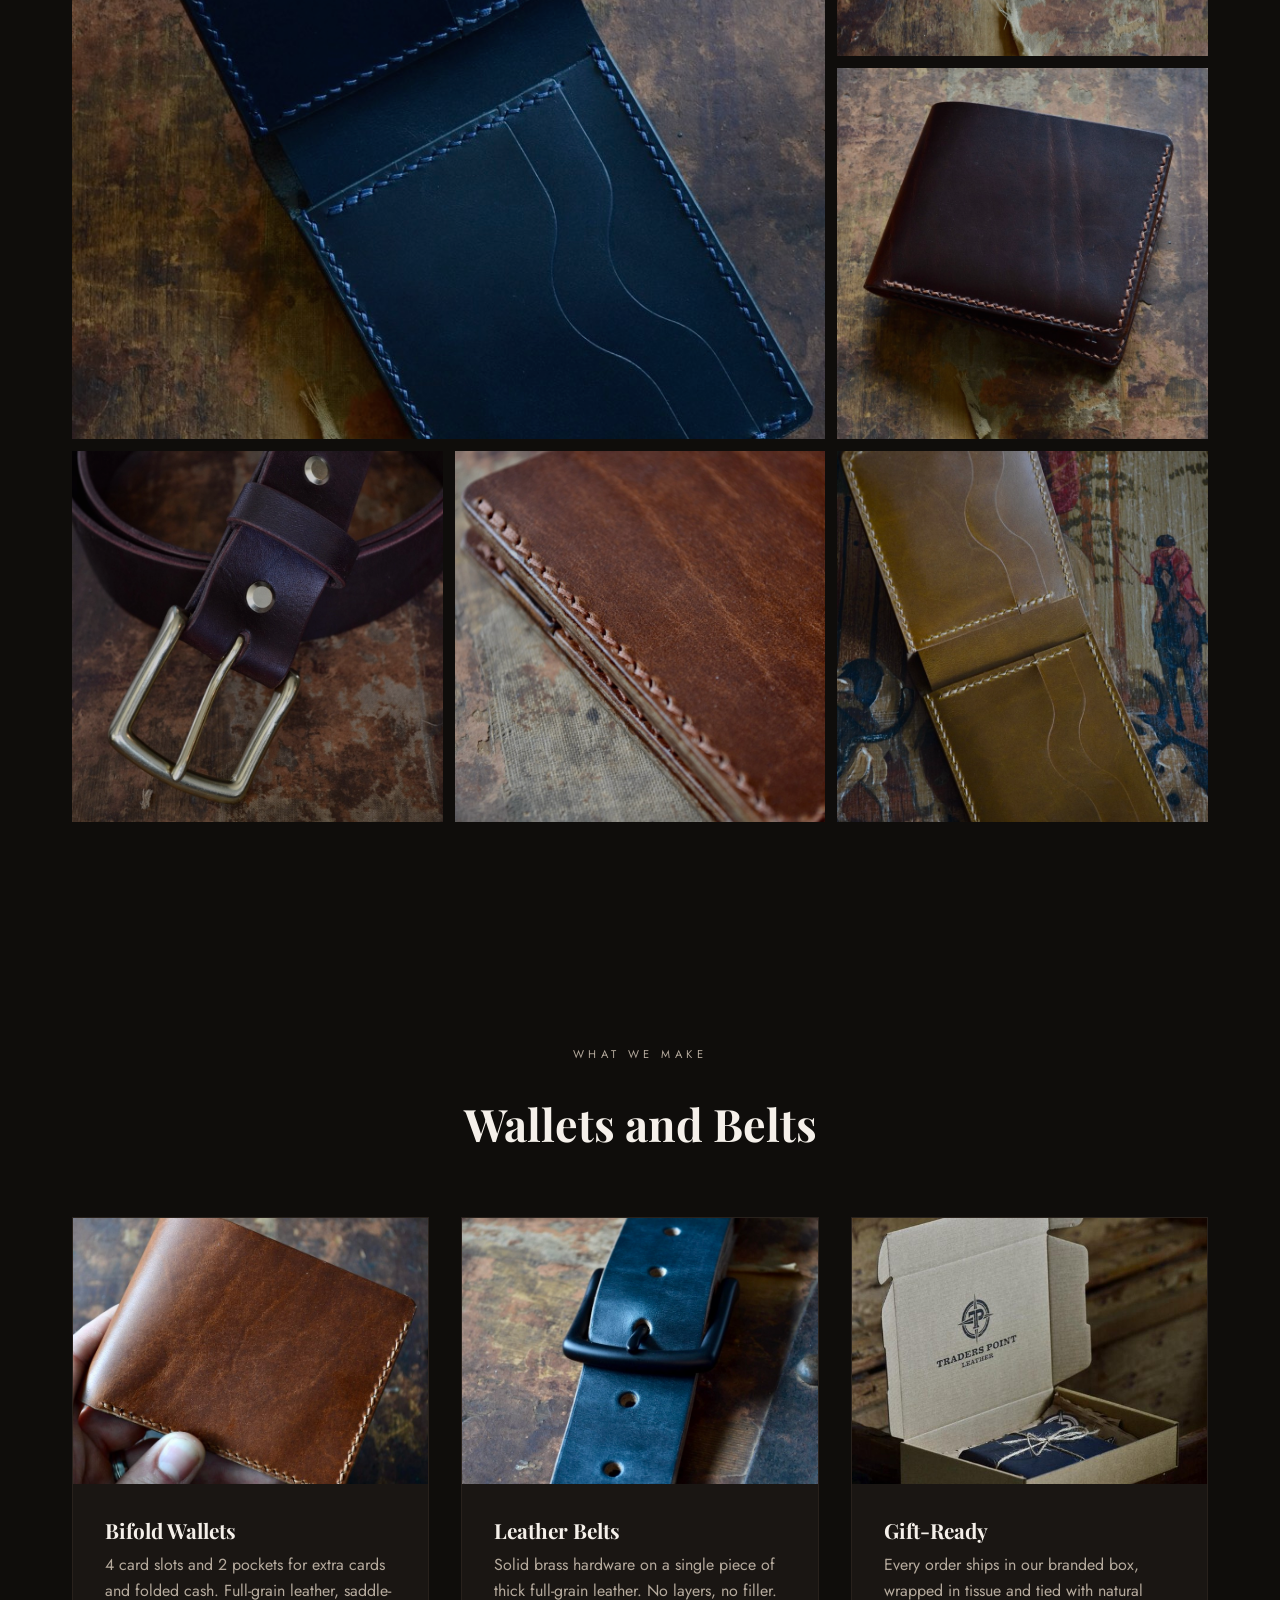
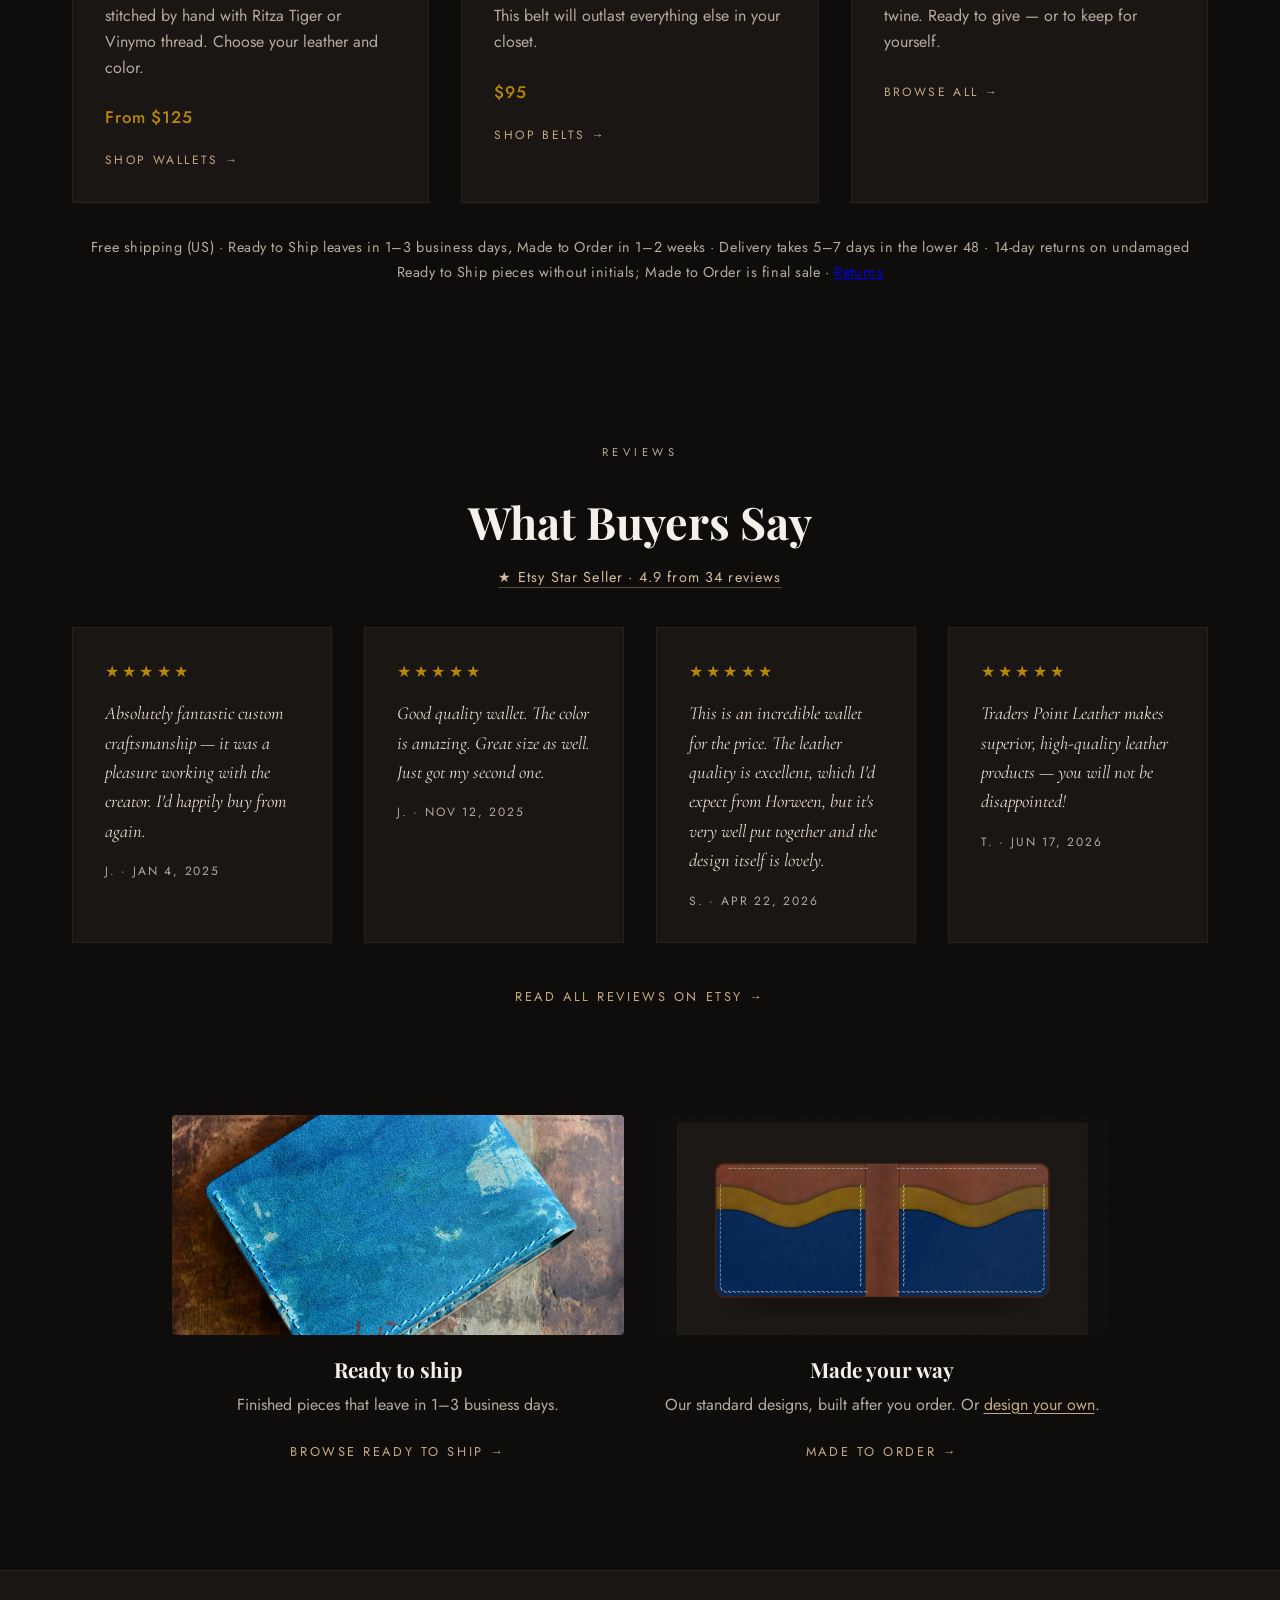
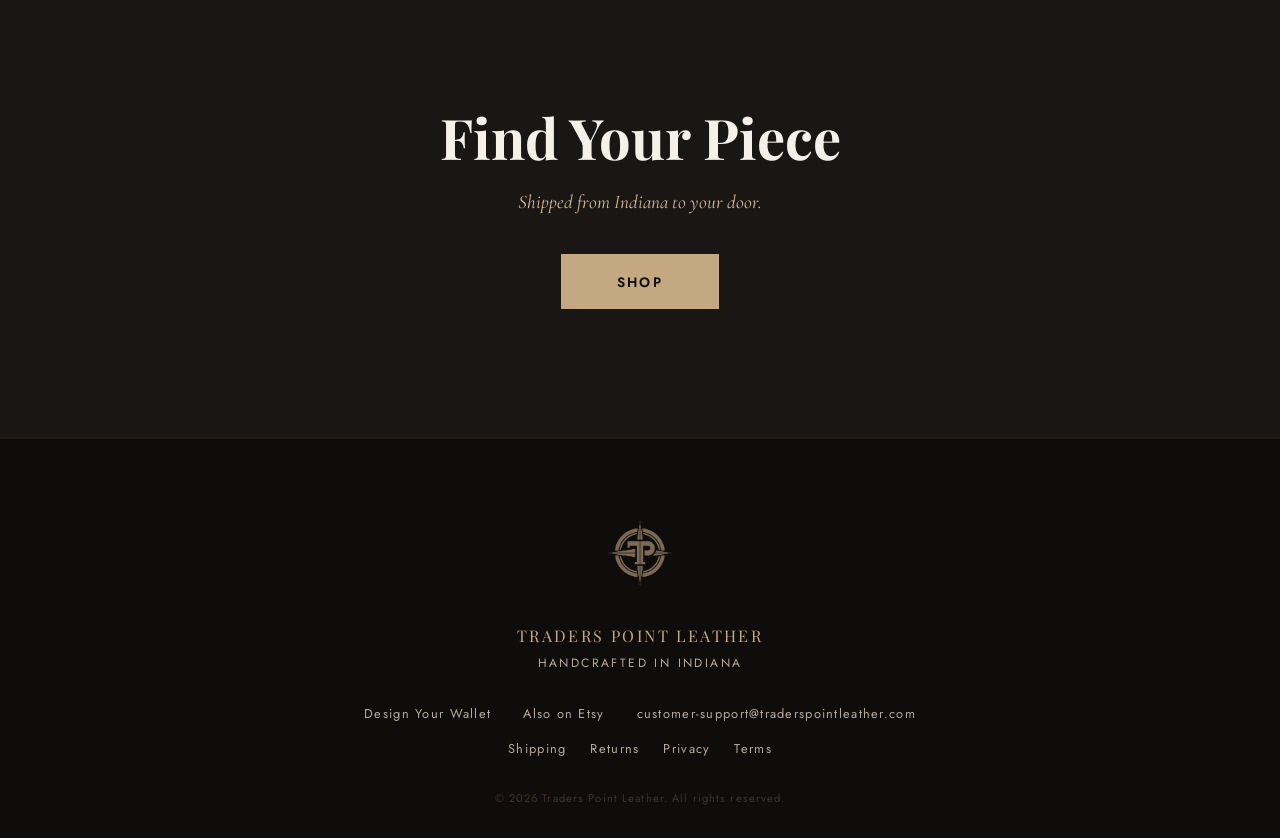
==== commit bfacf60f: "Home: belts card shows the CXL belt threaded through its buckle; the From the Bench belt tile is the" ====
--- a/index.html
+++ b/index.html
@@ -103,7 +103,7 @@
           "name": "Leather Belt",
           "description": "Solid brass hardware on a single piece of thick full-grain leather. No layers, no filler. Built to last.",
           "image": [
-            "https://traderspointleather.com/img/home/belt-gallery.jpg",
+            "https://traderspointleather.com/img/home/belt-gallery-latigo.jpg",
             "https://traderspointleather.com/img/home/belt-card-cxl.jpg"
           ],
           "brand": { "@type": "Brand", "name": "Traders Point Leather" },
@@ -1076,7 +1076,7 @@
     <a href="/shop/made-to-order" data-etsy="https://www.etsy.com/shop/TradersPointLeather?section_id=58176763" class="gallery-item featured"><img src="img/cygnet-newbury-balmoral-navy/05.jpg" alt="Open navy blue Newbury Balmoral bifold wallet showing its card pockets and blue stitching" loading="lazy" width="800" height="1200"></a>
     <a href="/shop/ready-to-ship" data-etsy="https://www.etsy.com/shop/TradersPointLeather" class="gallery-item"><img src="img/cygnus-shell-cordovan-inverse-marbled/01.jpg" alt="Closed marbled blue shell cordovan bifold wallet with light blue stitching on a worn workbench" loading="lazy" width="800" height="1200"></a>
     <a href="/shop/made-to-order" data-etsy="https://www.etsy.com/shop/TradersPointLeather" class="gallery-item"><img src="img/cygnet-newbury-balmoral-antique-copper/02.jpg" alt="Closed antique copper Newbury Balmoral bifold wallet, a deep ruddy brown, with hand stitching" loading="lazy" width="800" height="1200"></a>
-    <a href="/shop/belts" data-etsy="https://www.etsy.com/shop/TradersPointLeather?section_id=58173348" class="gallery-item"><img src="img/home/belt-gallery.jpg" alt="Close-up of a navy blue leather belt with a matte black buckle and punched holes" loading="lazy" width="800" height="1200"></a>
+    <a href="/shop/belts" data-etsy="https://www.etsy.com/shop/TradersPointLeather?section_id=58173348" class="gallery-item"><img src="img/home/belt-gallery-latigo.jpg" alt="A burgundy Newbury Latigo belt threaded through its solid brass buckle, coiled on a worn workbench" loading="lazy" width="900" height="900"></a>
     <a href="/shop/made-to-order" data-etsy="https://www.etsy.com/shop/TradersPointLeather?section_id=58176763" class="gallery-item"><img src="img/cygnet-horween-cavalier-mto/whiskey-b/03.jpg" alt="Close-up of the hand-stitched edge on a Horween Cavalier whiskey bifold wallet" loading="lazy" width="800" height="1200"></a>
     <a href="/shop/ready-to-ship" data-etsy="https://www.etsy.com/shop/TradersPointLeather?section_id=58176763" class="gallery-item"><img src="img/cygnet-newbury-balmoral-sunflower/02.jpg" alt="Open sunflower Newbury Balmoral bifold wallet in olive gold, showing its card pockets and cream stitching" loading="lazy" width="800" height="1200"></a>
   </div>
@@ -1100,7 +1100,7 @@
     </a>
     <a href="/shop/belts" data-etsy="https://www.etsy.com/shop/TradersPointLeather?ref=shop_profile&listing_id=4419228681&section_id=58173348" class="product-card">
       <div class="product-card-img">
-        <img src="img/home/belt-card-cxl.jpg" alt="Matte black buckle and navy Horween Chromexcel leather on a worn, riveted metal surface" loading="lazy" width="1200" height="900">
+        <img src="img/home/belt-card-cxl.jpg" alt="A navy Horween Chromexcel belt threaded through its matte black buckle on a worn workbench" loading="lazy" width="800" height="600">
       </div>
       <div class="product-card-body">
         <h3>Leather Belts</h3>
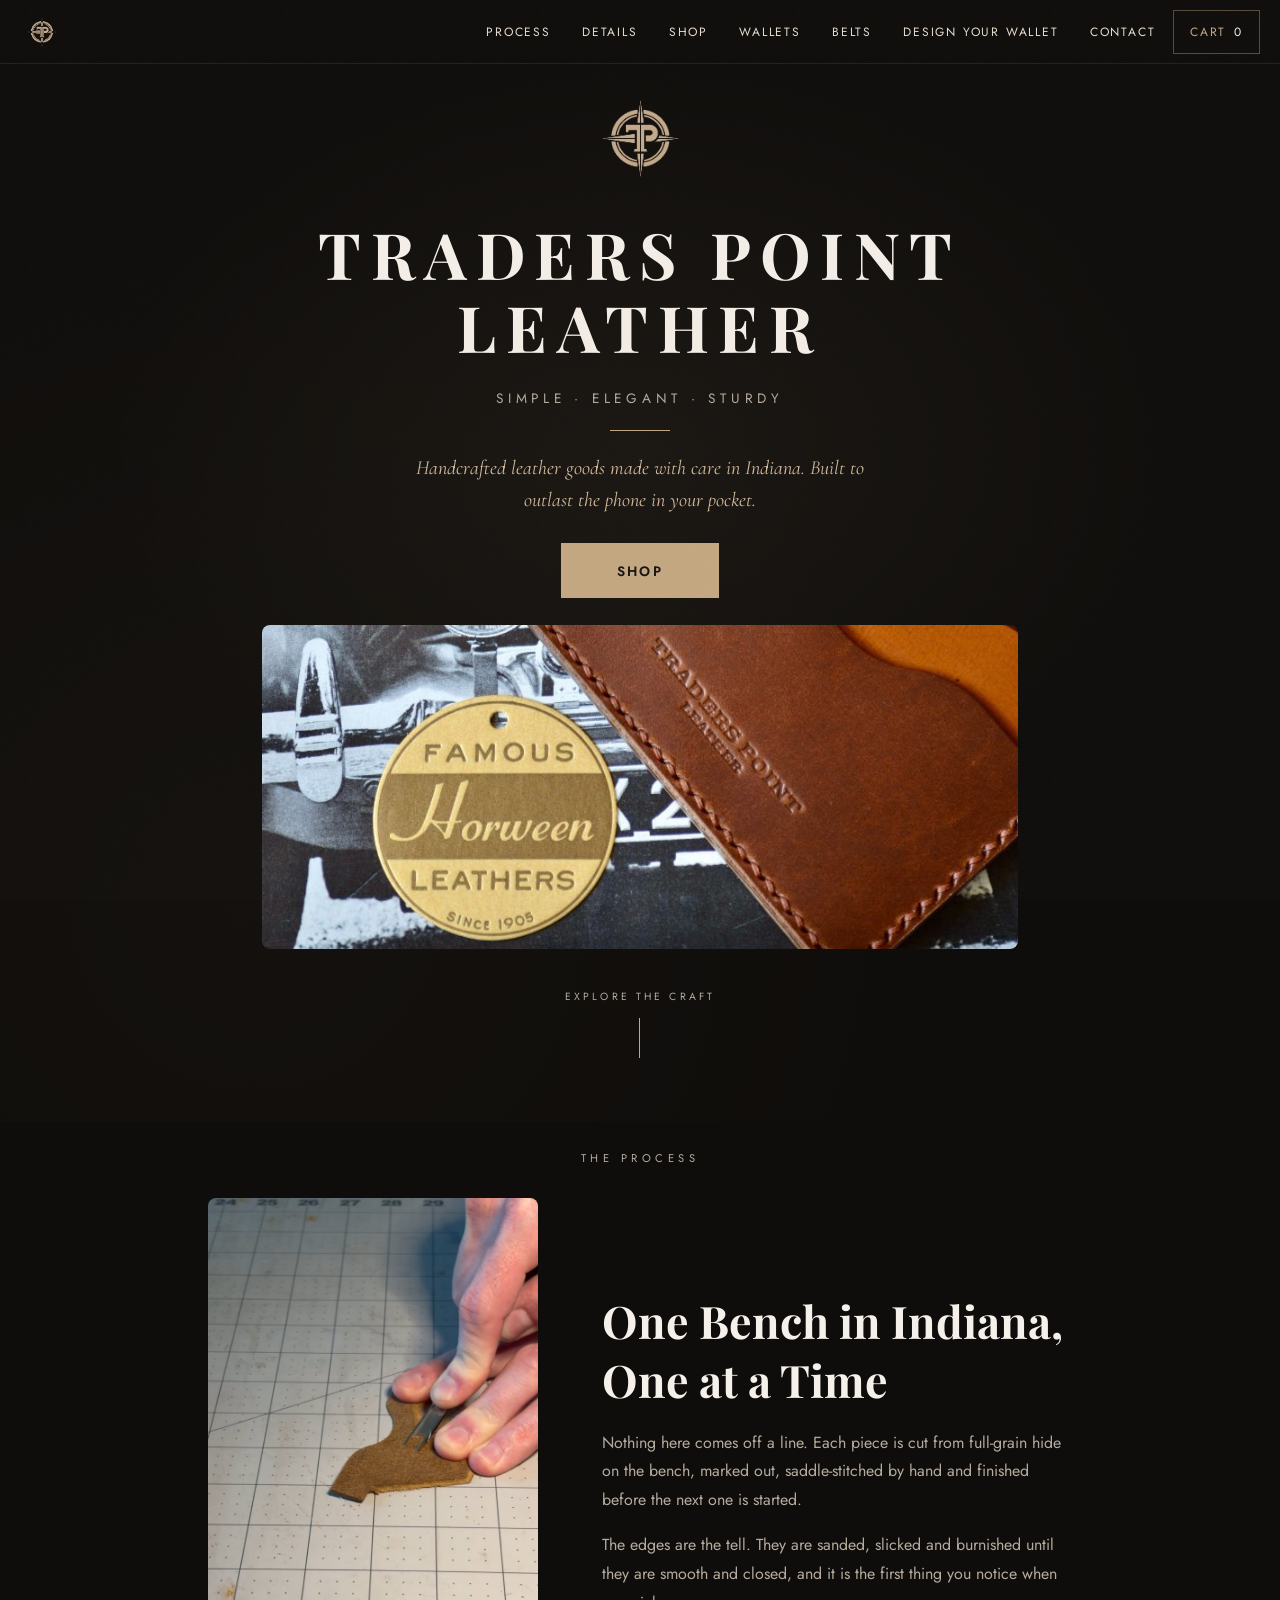
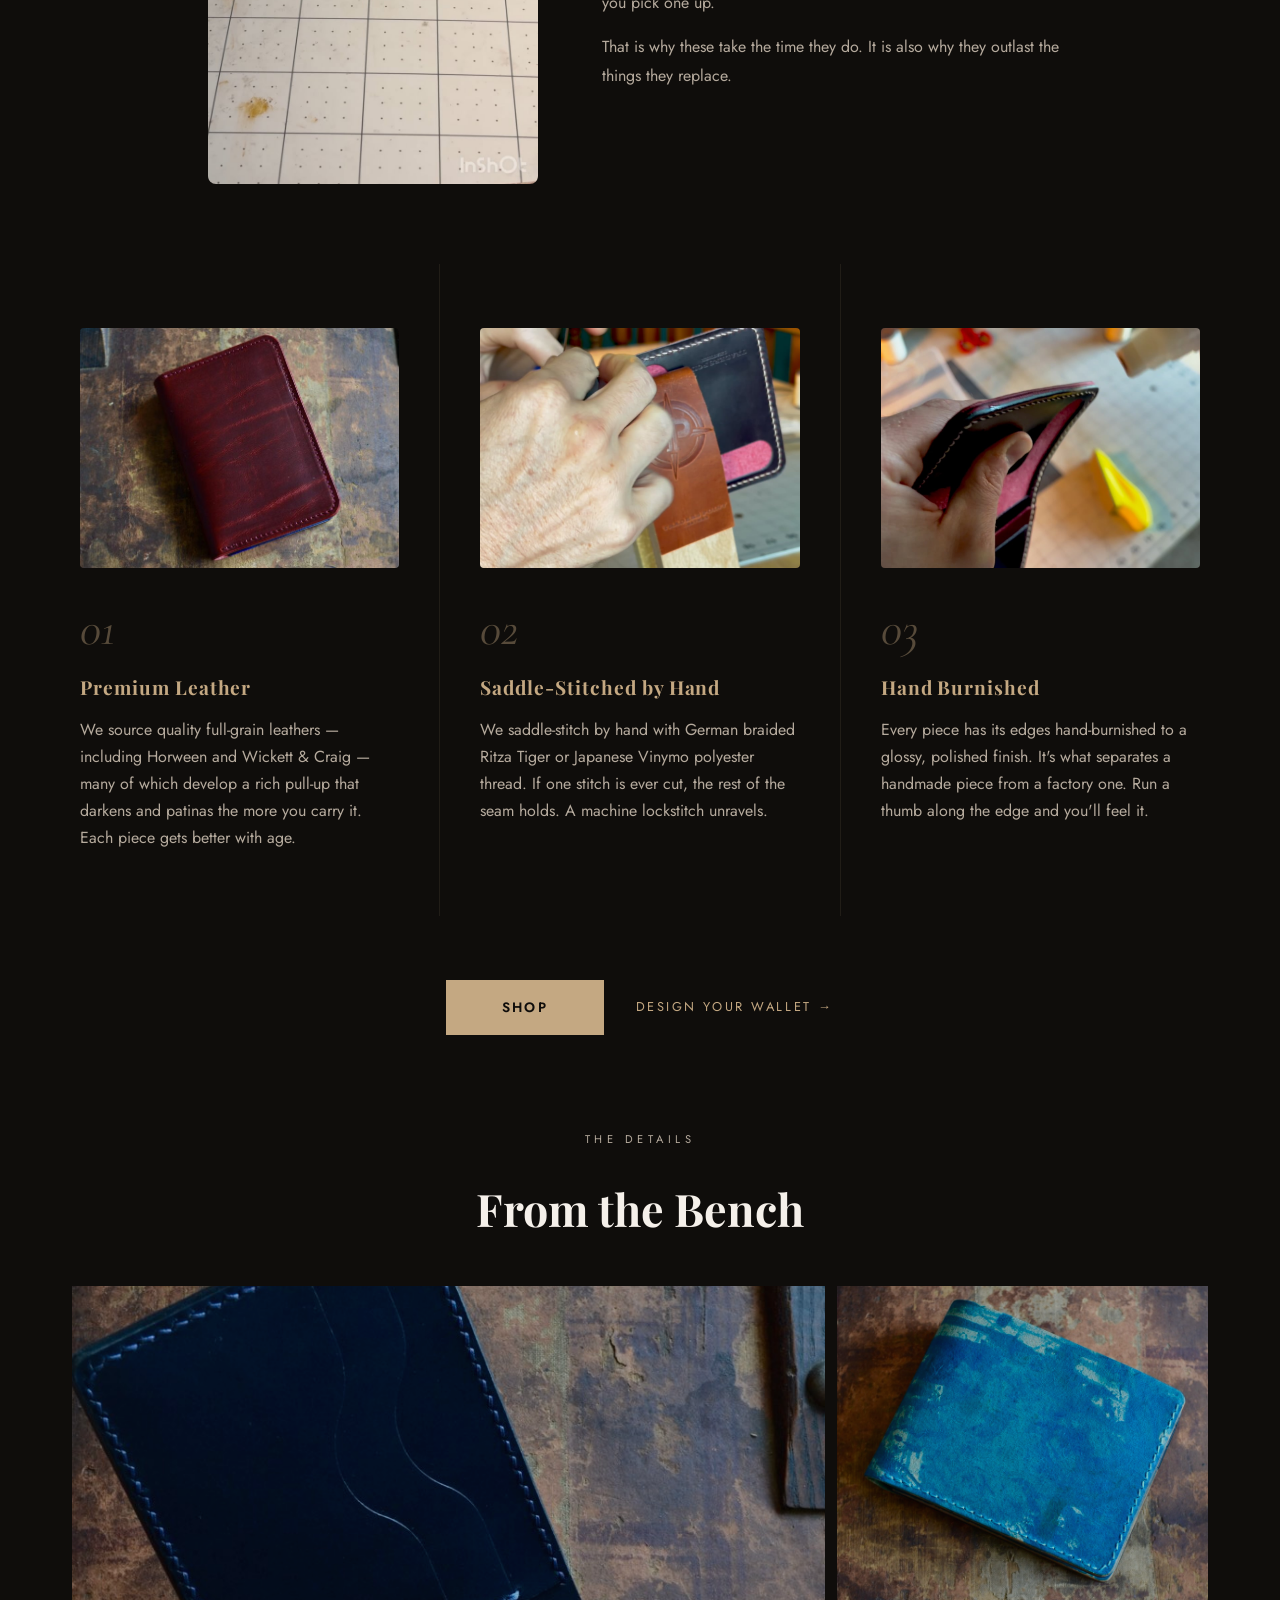
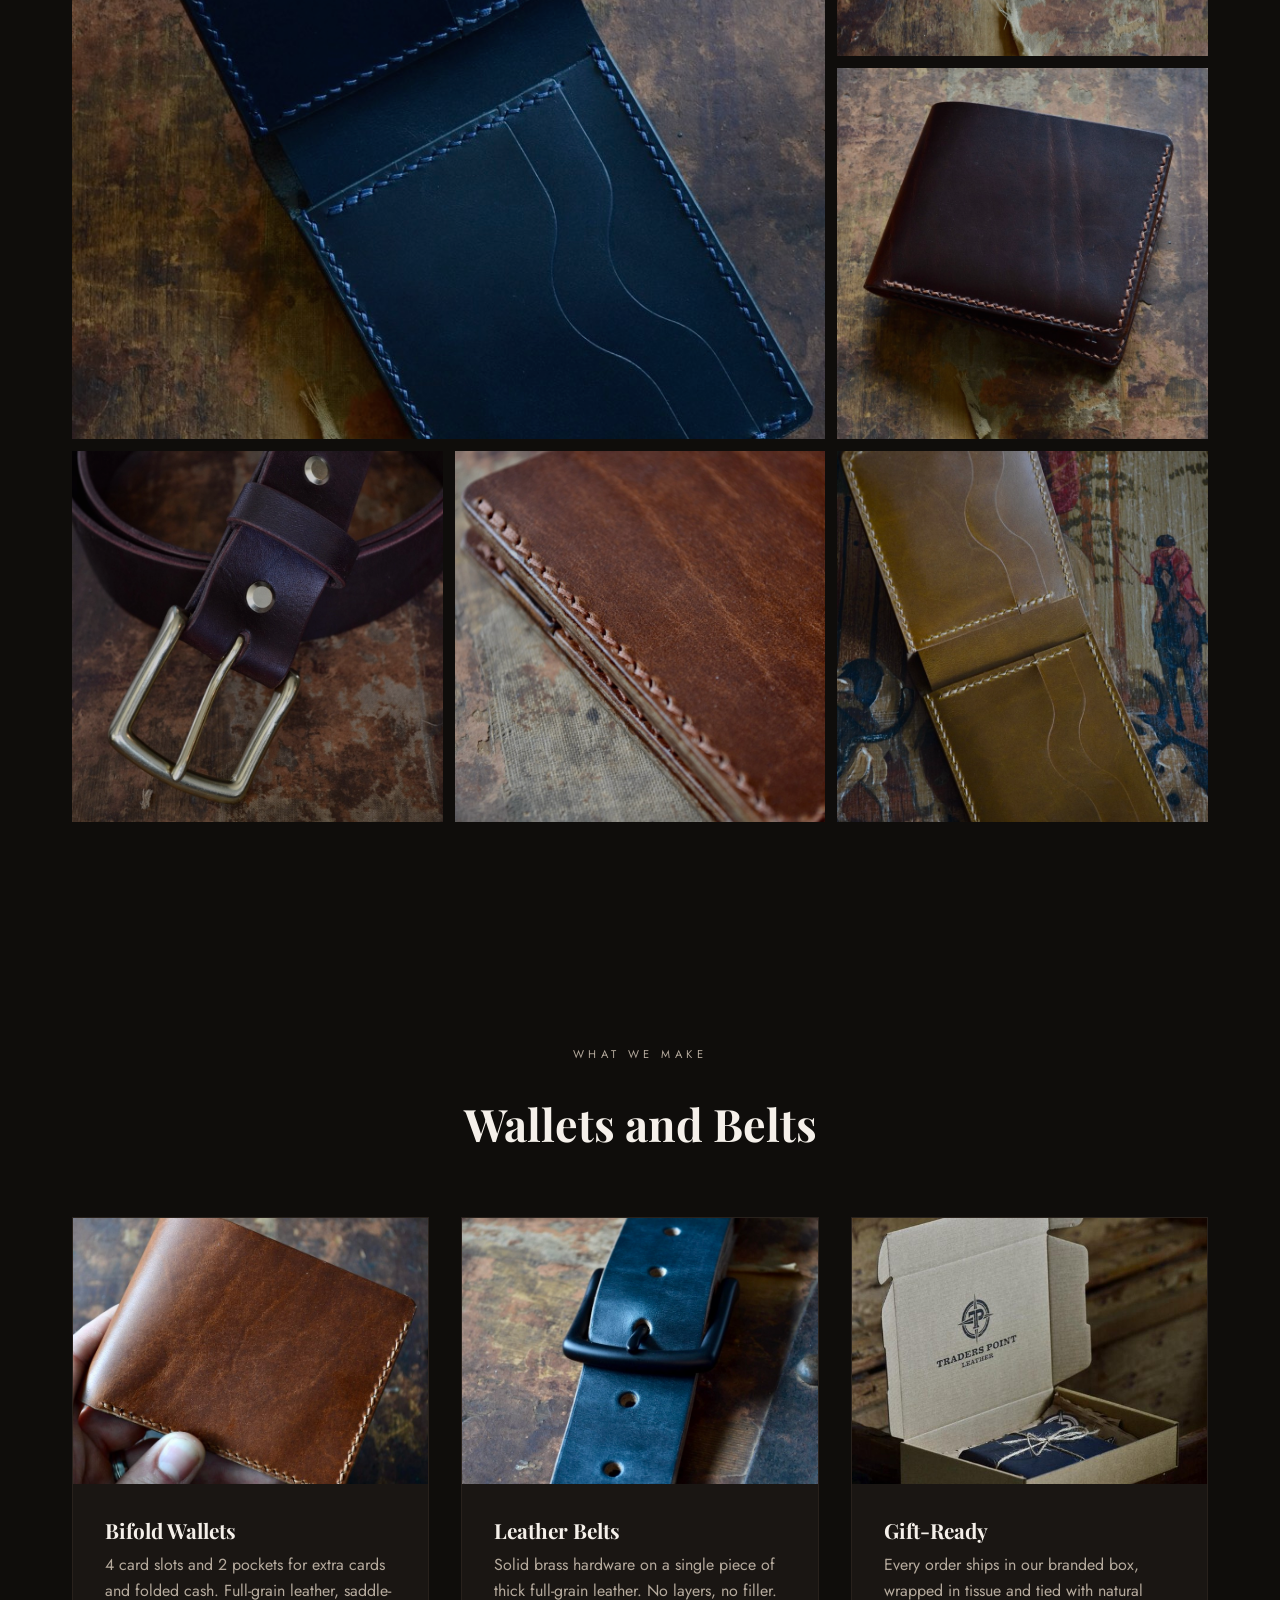
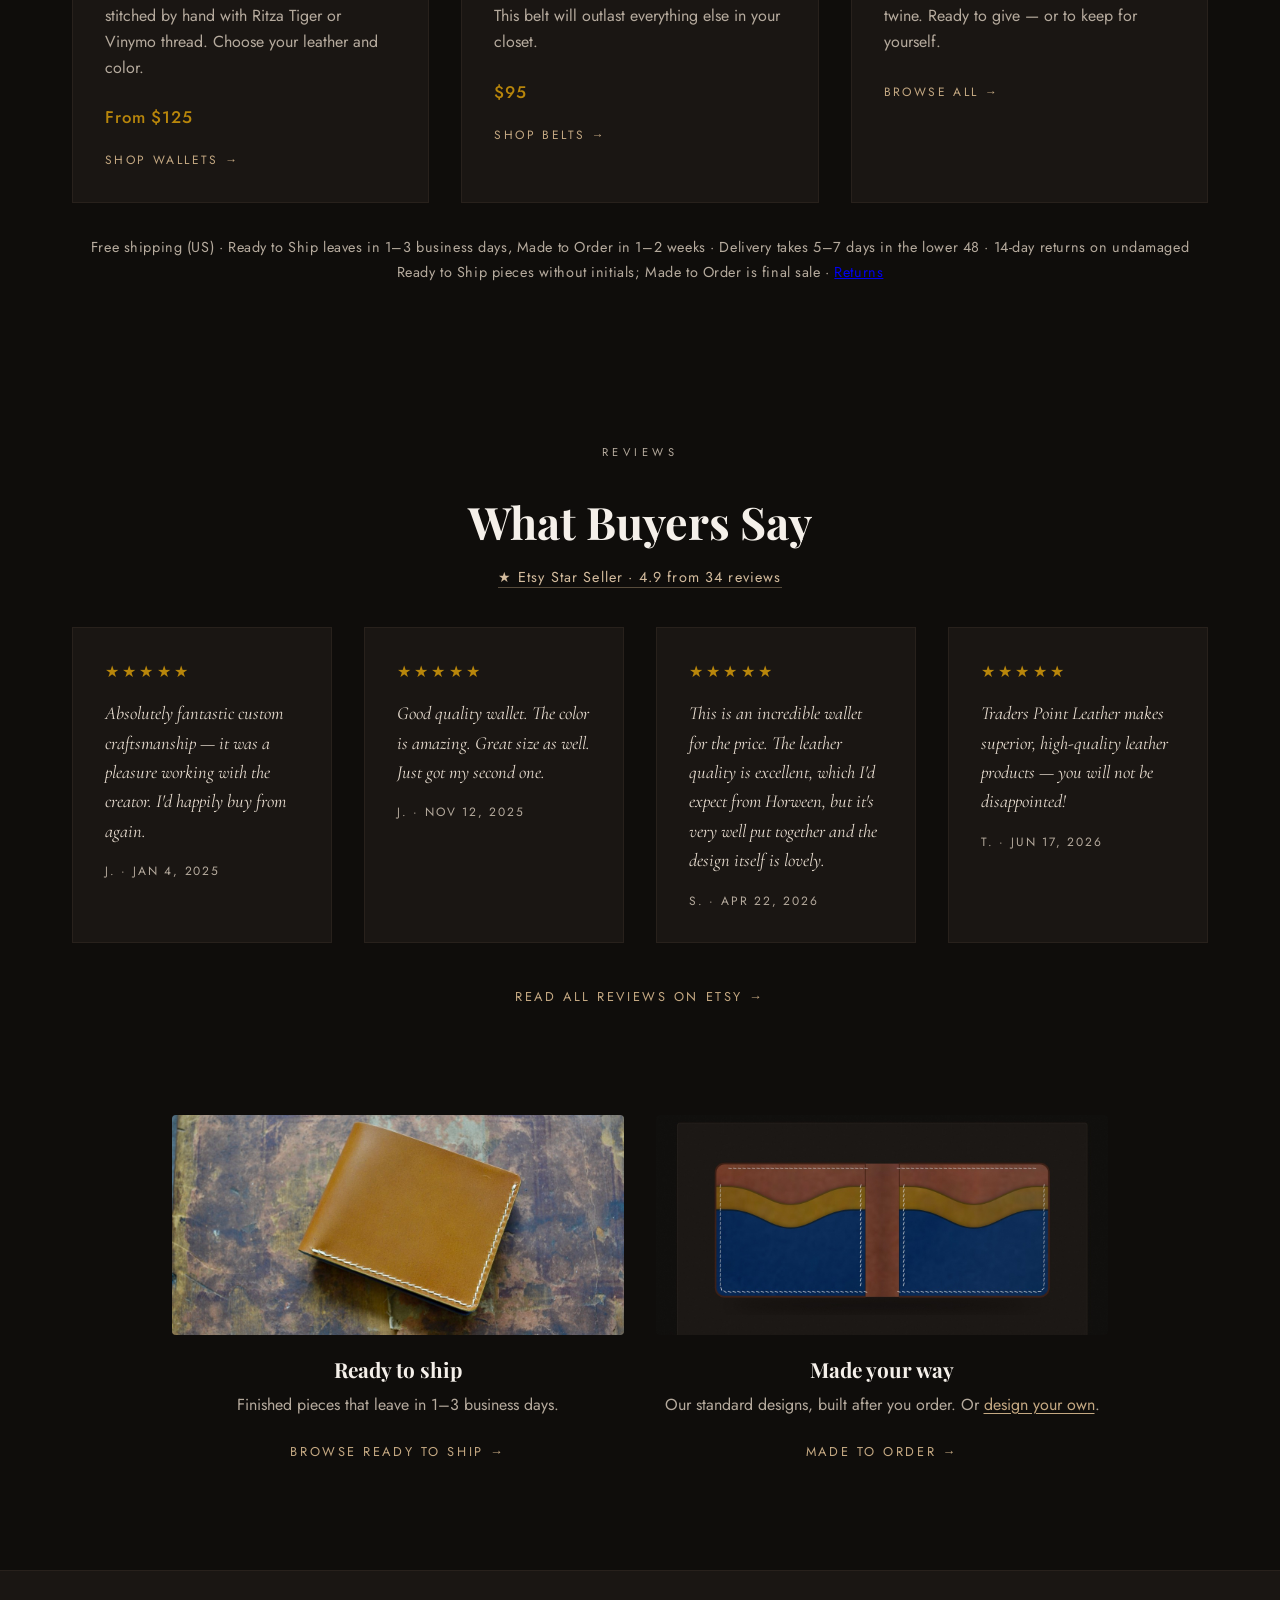
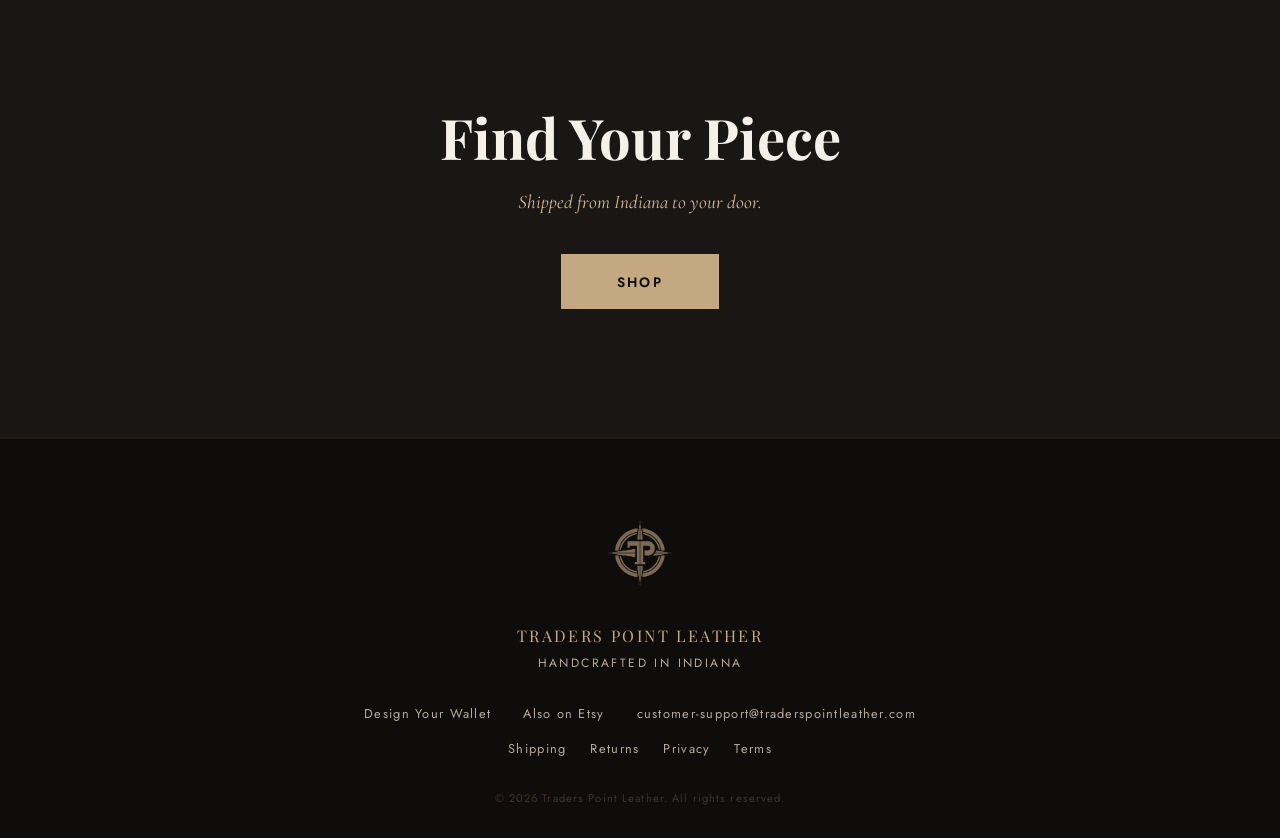
==== commit 97b3395c: "Home Ready to ship card: closed Horween Cavalier Sunflower, fold on the left, like the other leads C" ====
--- a/index.html
+++ b/index.html
@@ -1147,7 +1147,7 @@
 <!-- TWO PATHS -->
 <section class="paths reveal" aria-label="Two ways to buy">
   <div class="path">
-    <img class="path-img" src="img/cygnus-shell-cordovan-inverse-marbled/02.jpg" alt="A blue marbled shell cordovan wallet, ready to ship, on a worn wooden workbench" loading="lazy" width="800" height="1200">
+    <img class="path-img" src="img/cygnet-horween-cavalier-sunflower/02.jpg" alt="A closed sunflower Horween Cavalier bifold wallet with cream stitching on a worn, riveted workbench" loading="lazy" width="800" height="1200">
     <h3>Ready to ship</h3>
     <p data-etsy-text="Browse wallets, belts and more in the shop on Etsy.">Finished pieces that leave in 1&ndash;3 business days.</p>
     <a href="/shop/ready-to-ship" data-etsy="https://www.etsy.com/shop/TradersPointLeather" class="link-secondary" data-etsy-text="Browse the shop →">Browse Ready to Ship &rarr;</a>
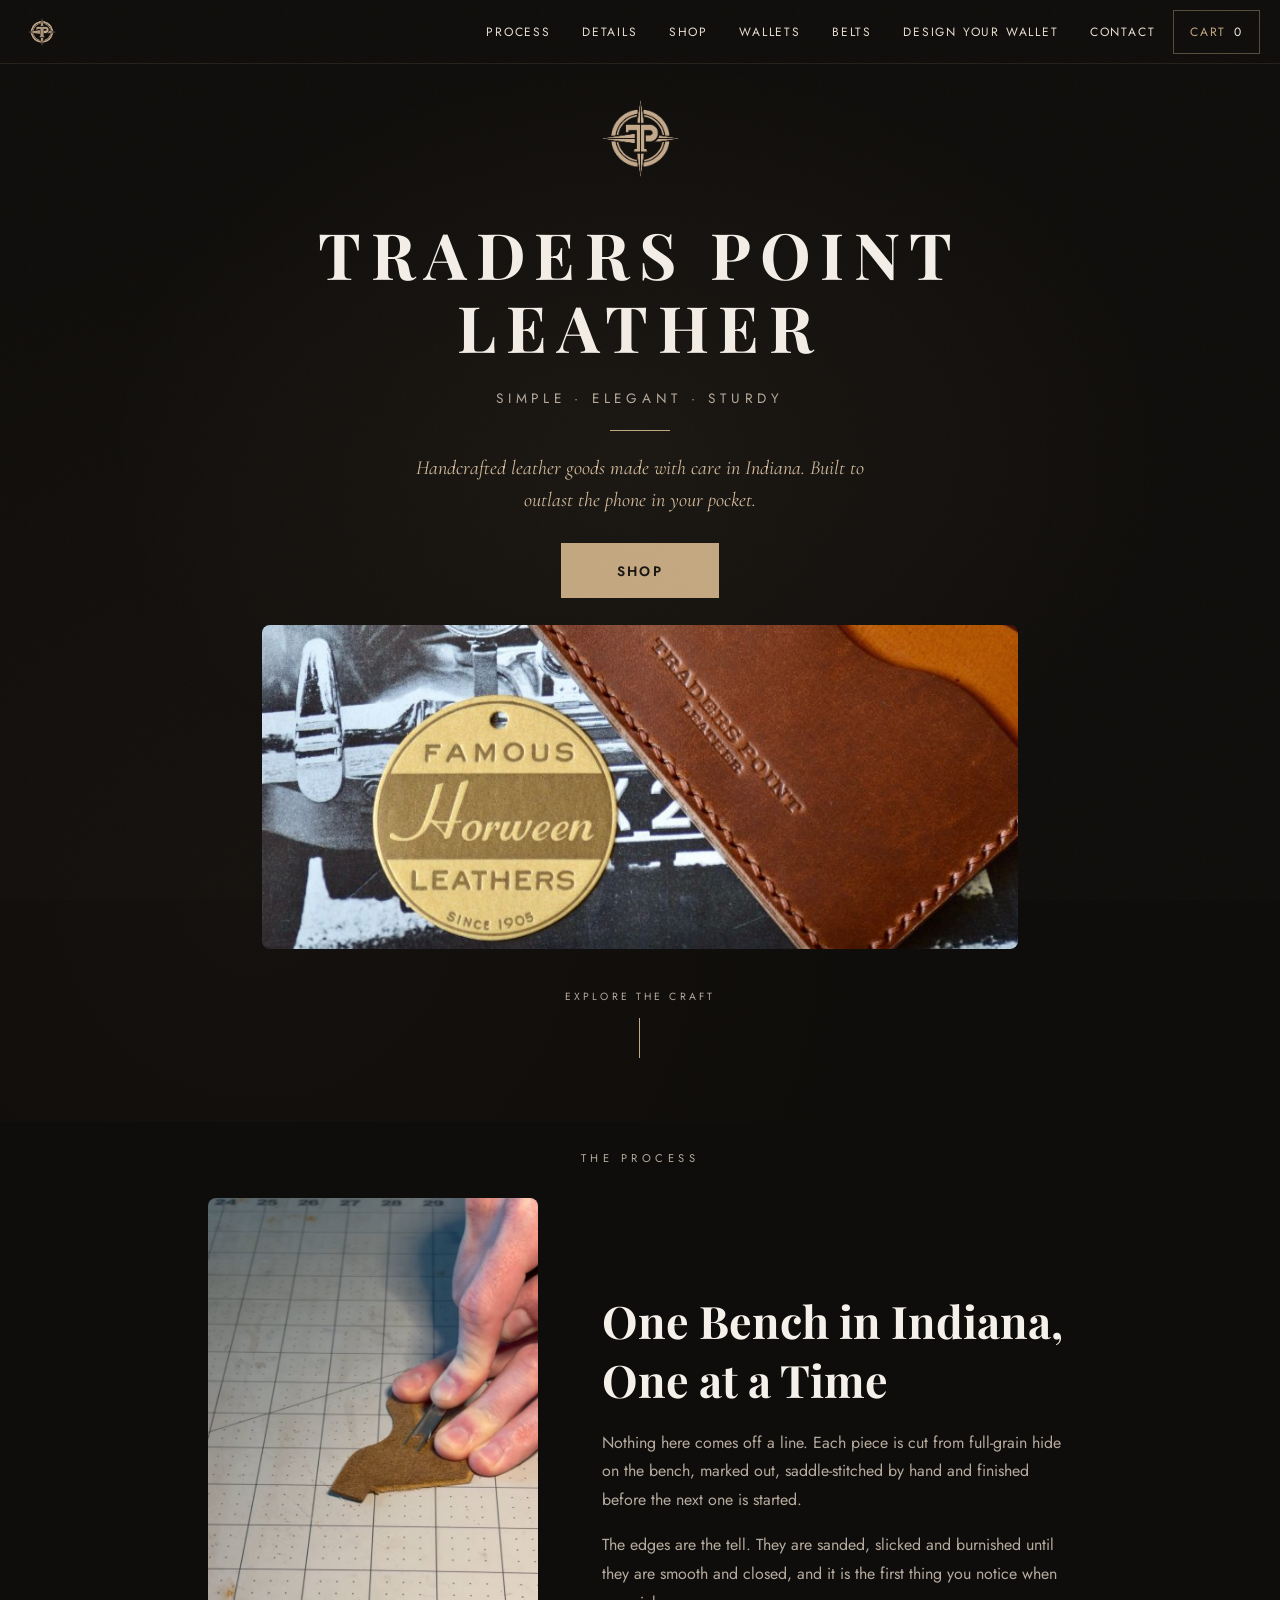
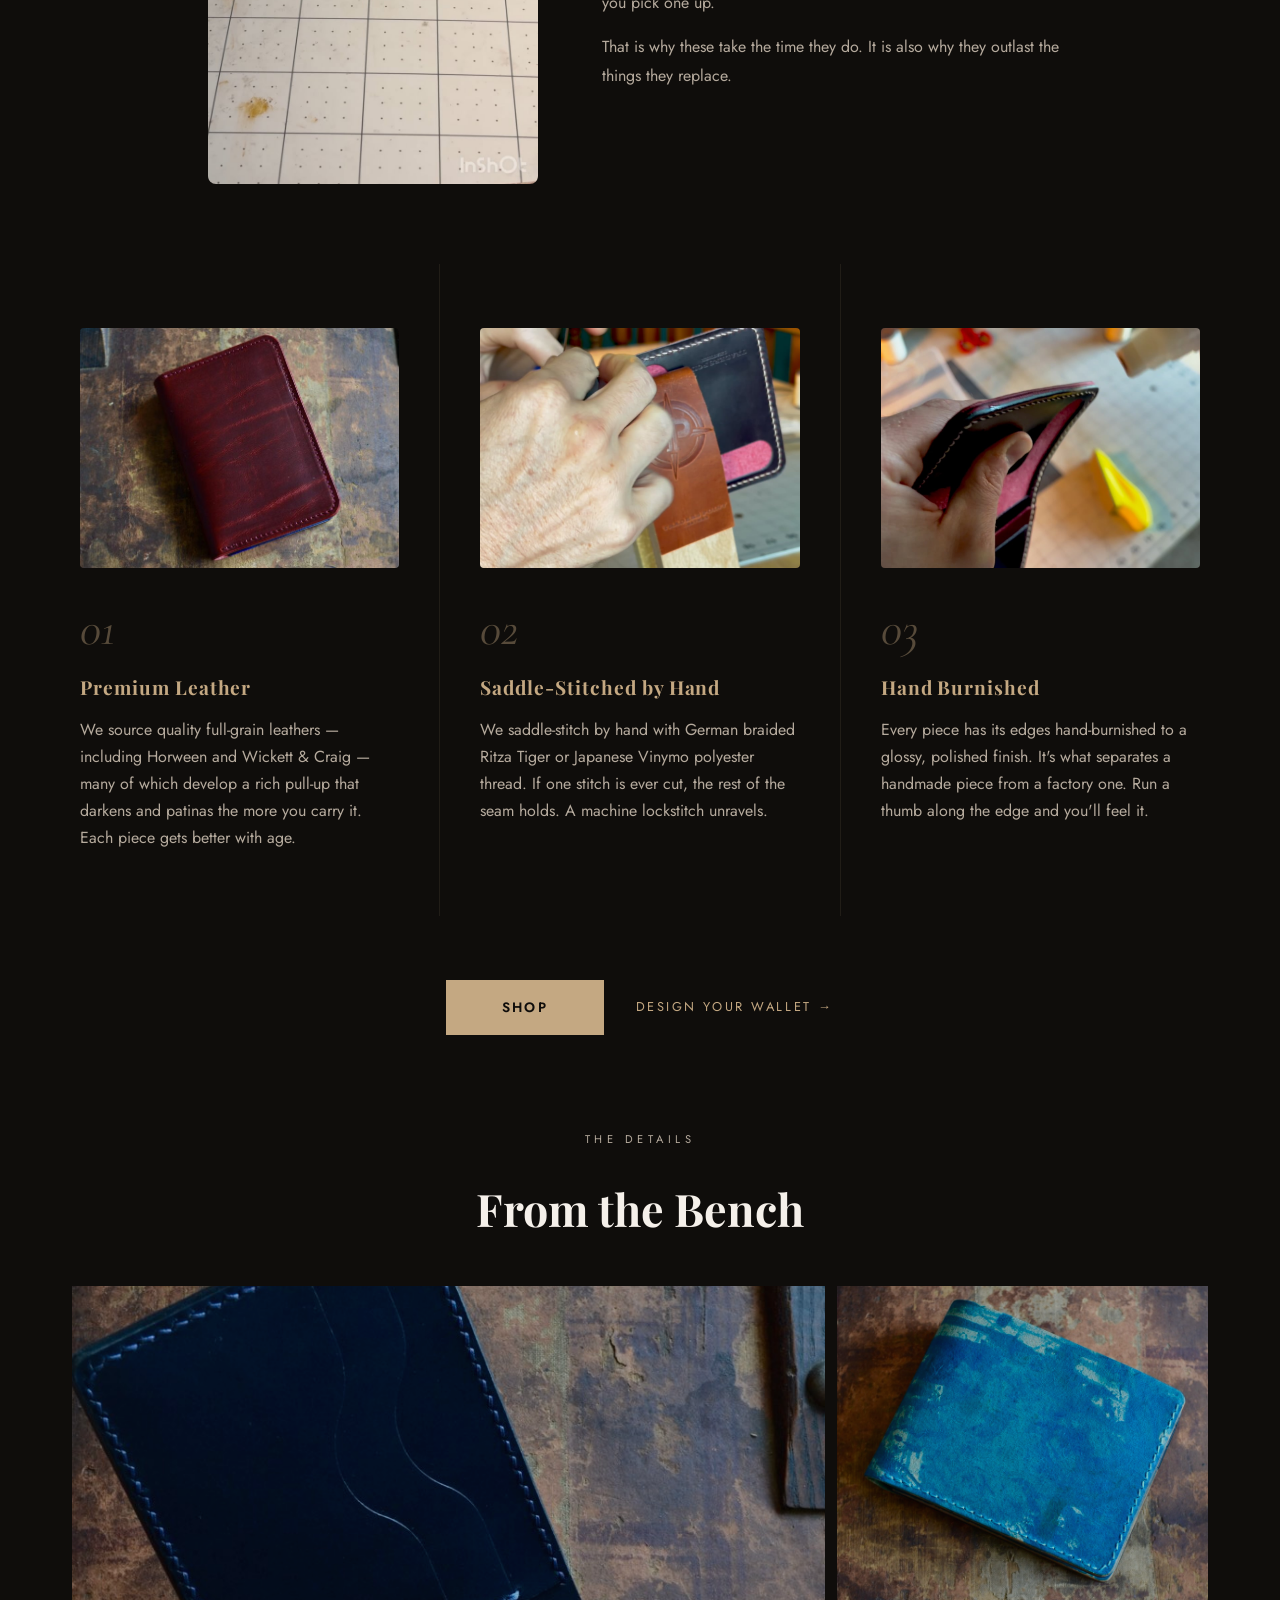
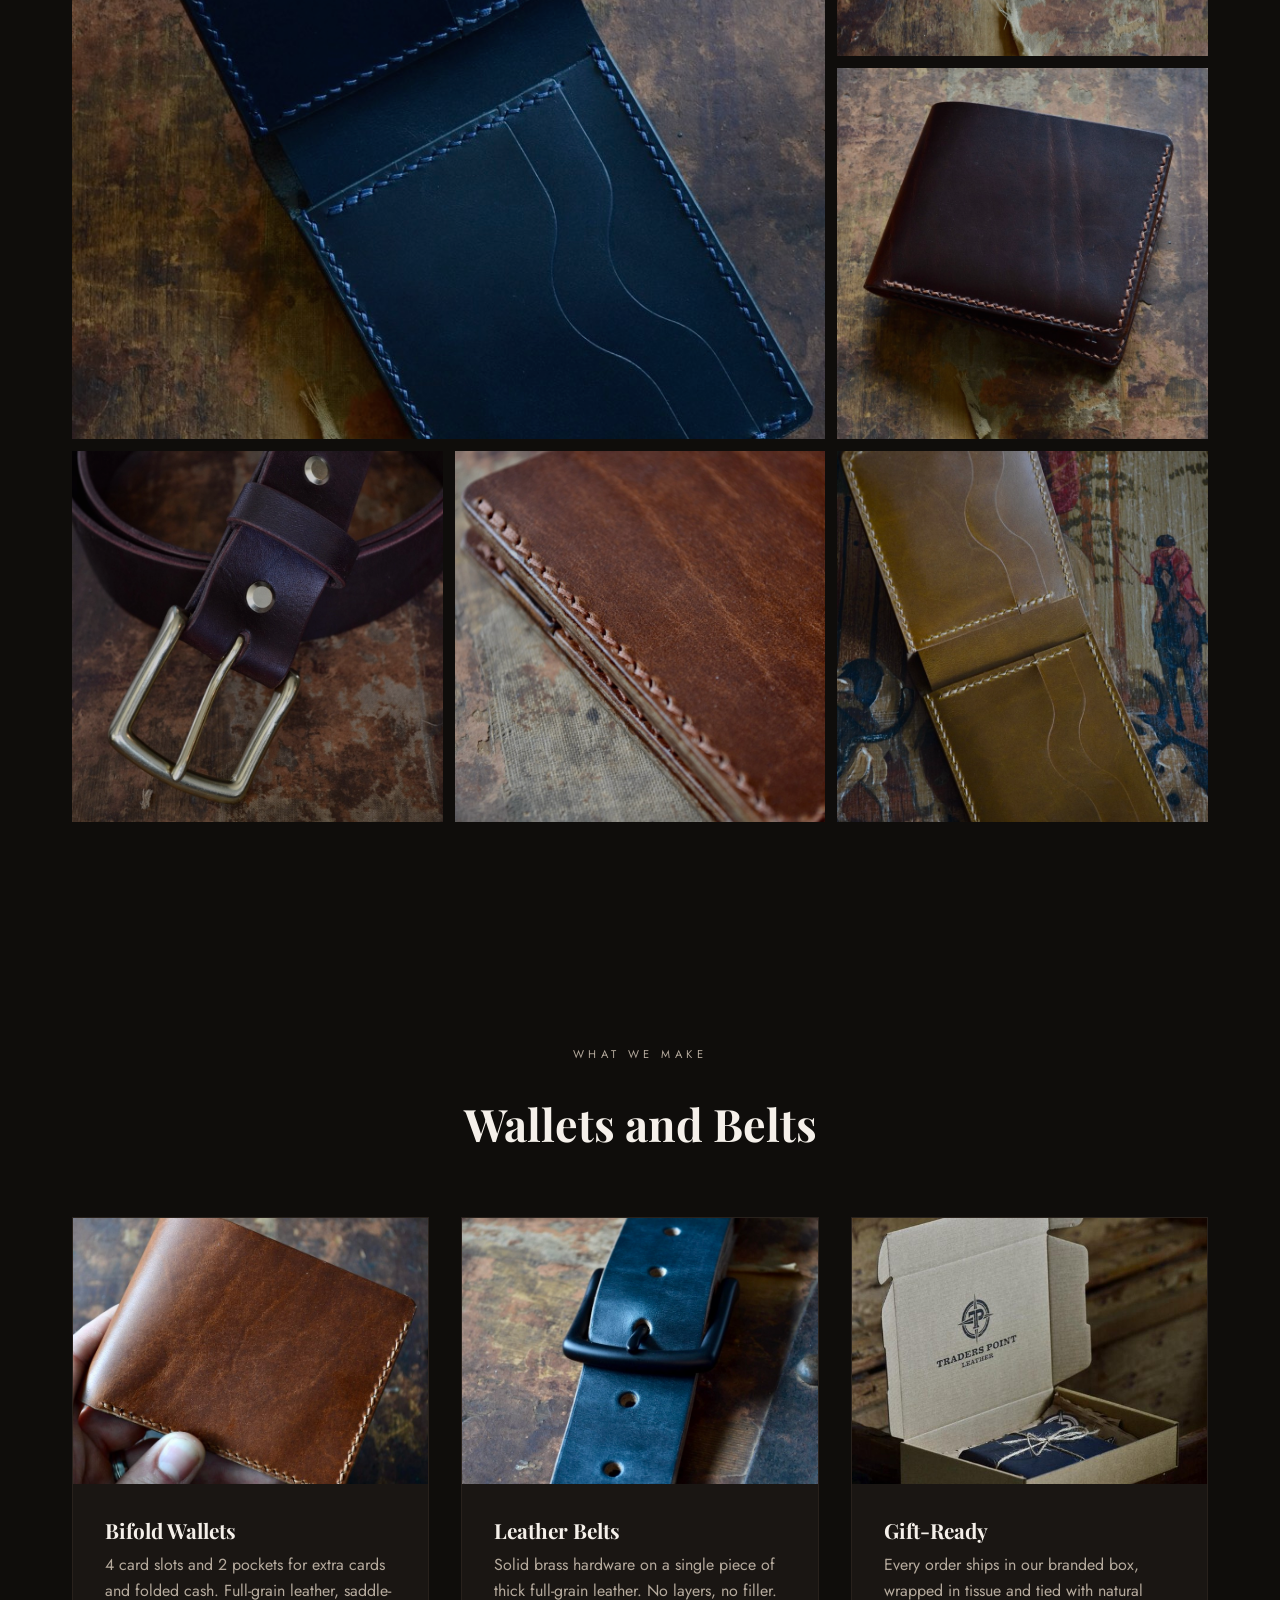
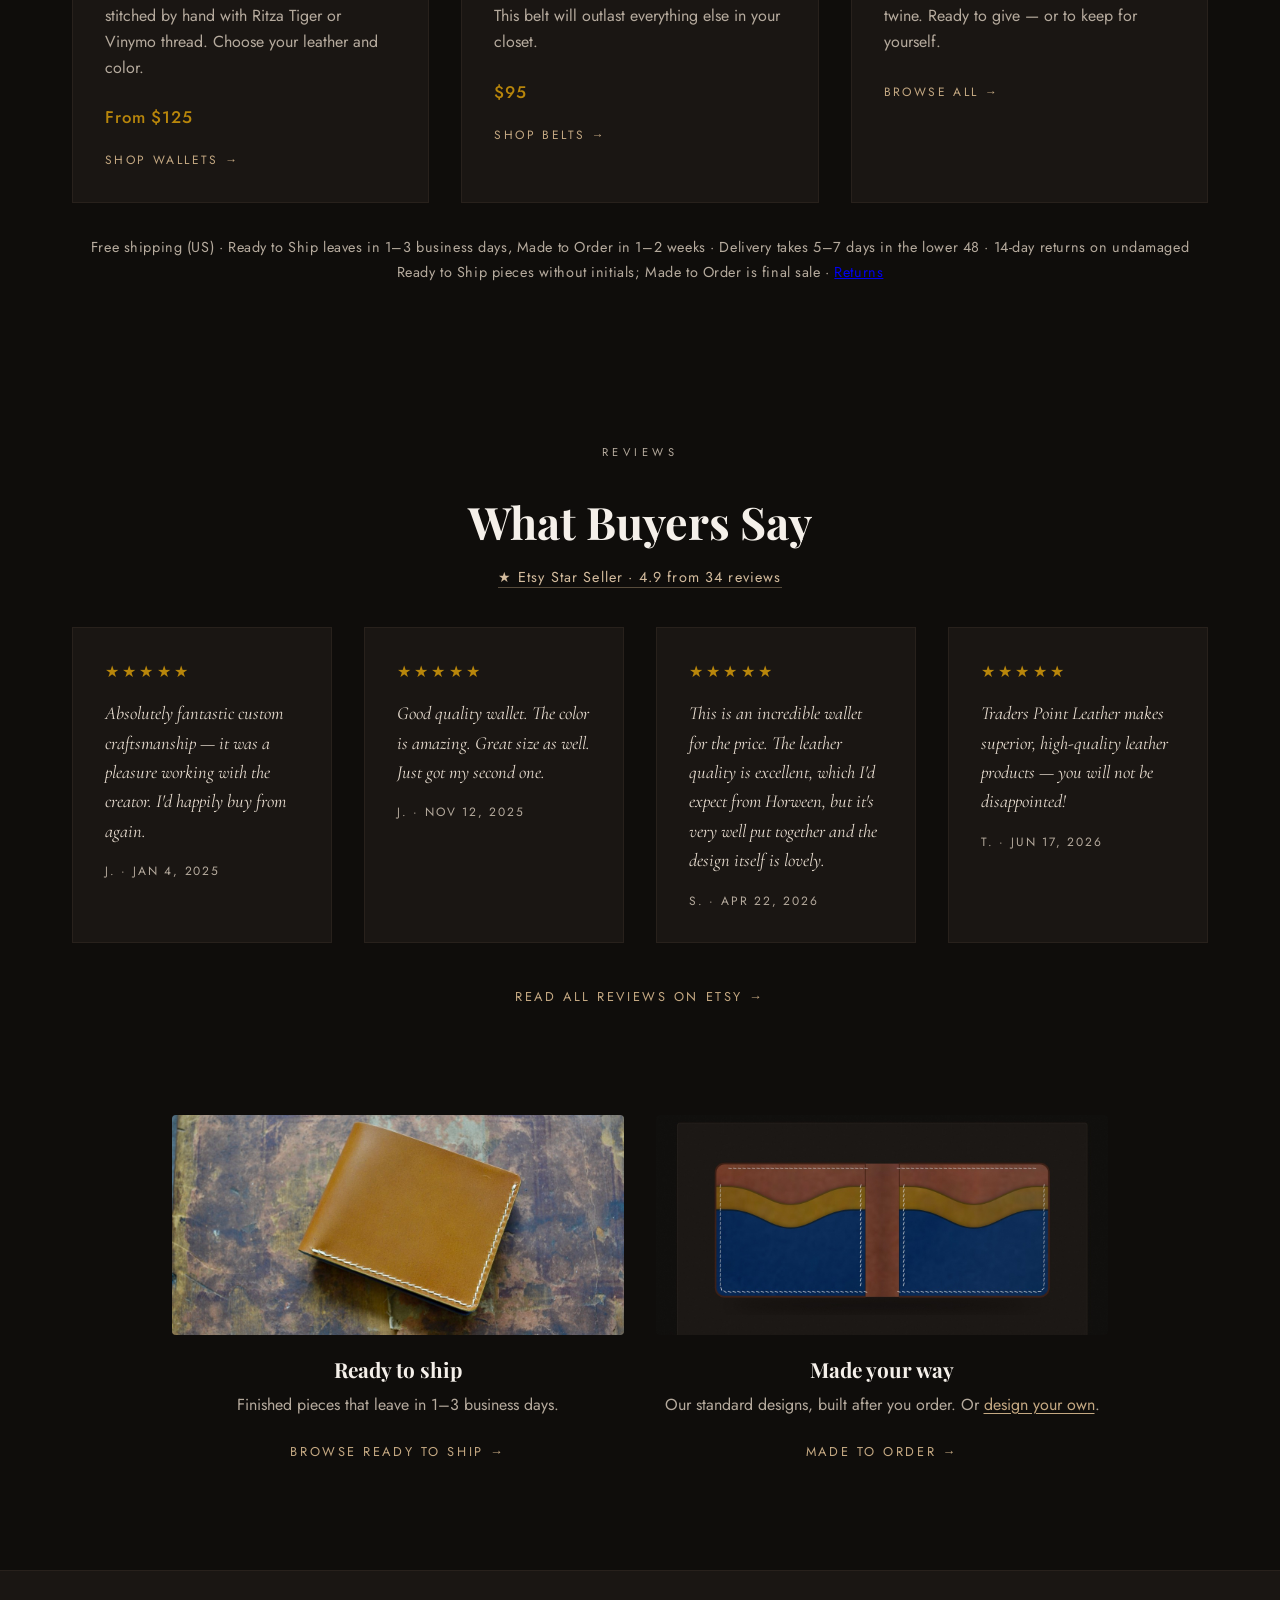
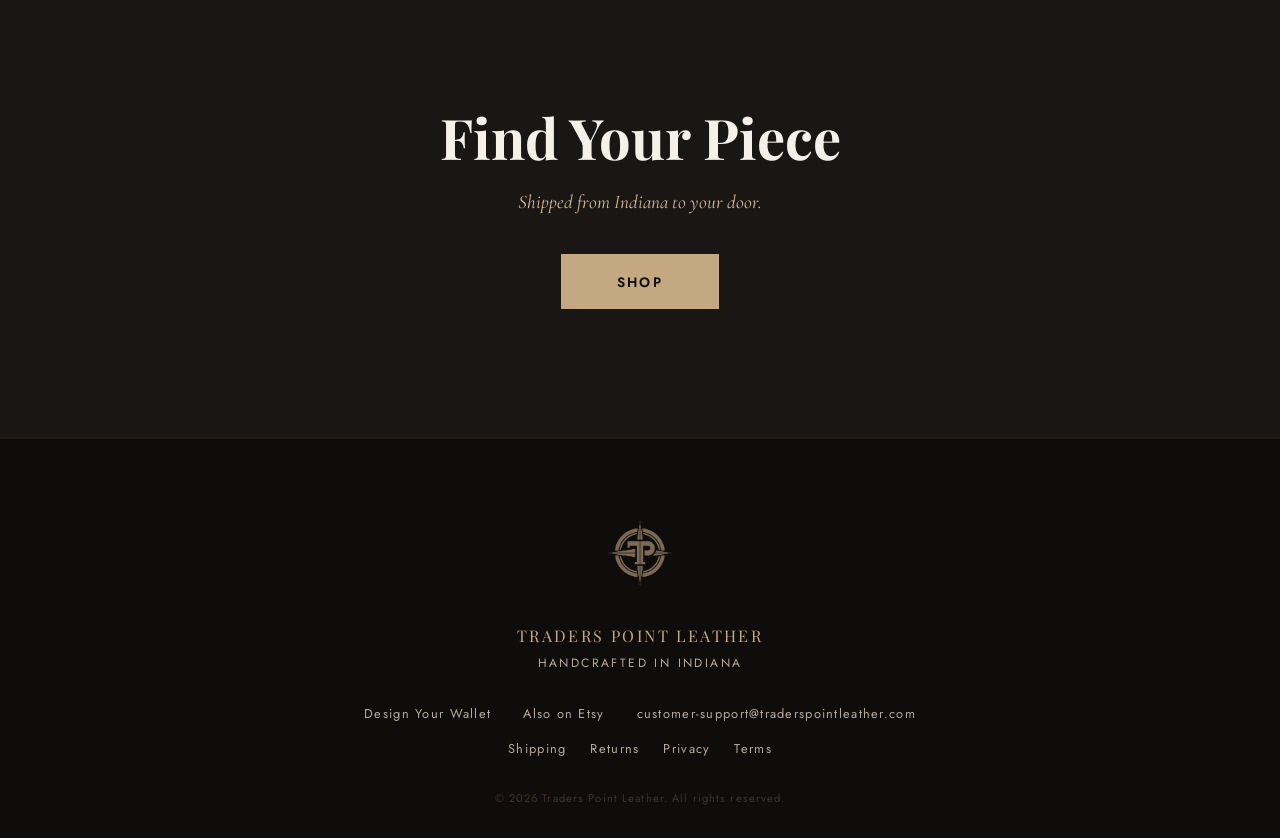
==== commit 48b28fbe: "Hero Shop button: let clicks through the decorative glow overlay Co-Authored-By: Claude Sonnet 5.5 <" ====
--- a/index.html
+++ b/index.html
@@ -247,6 +247,8 @@
   content: '';
   position: absolute;
   inset: 0;
+  /* Decoration only: without this it sits over the Shop button and the scroll cue and eats their clicks. */
+  pointer-events: none;
   background:
     radial-gradient(ellipse 60% 50% at 50% 40%, rgba(196,168,130,0.06) 0%, transparent 70%),
     radial-gradient(circle at 20% 80%, rgba(139,111,78,0.04) 0%, transparent 50%);
@@ -980,7 +982,7 @@
   <nav class="site-nav" id="site-nav" aria-label="Main">
     <a href="/#craft">Process</a>
     <a href="/#details">Details</a>
-    <a href="/shop" data-shop-only hidden>Shop</a>
+    <a href="/shop/ready-to-ship" data-shop-only hidden>Shop</a>
     <a href="/shop/made-to-order" data-etsy="https://www.etsy.com/shop/TradersPointLeather?section_id=58176763">Wallets</a>
     <a href="/shop/belts" data-etsy="https://www.etsy.com/shop/TradersPointLeather?section_id=58173348">Belts</a>
     <a href="/design.html">Design Your Wallet</a>
@@ -1005,7 +1007,7 @@
   <div class="hero-feature">
     <img src="hero-horween.jpg" fetchpriority="high" alt="Open bifold wallet in Horween leather beside a brass Famous Horween Leathers tag" width="840" height="756">
   </div>
-  <a class="btn-shop hero-shop" href="/shop" data-shop-only hidden>Shop</a>
+  <a class="btn-shop hero-shop" href="/shop/ready-to-ship" data-shop-only hidden>Shop</a>
   <a class="scroll-hint" href="#craft">
     <p class="scroll-hint-text">Explore the craft</p>
     <span></span>
@@ -1060,7 +1062,7 @@
      page. The wallet designer is the secondary text link beside it. -->
 <div class="mid-cta reveal">
   <div class="banner-actions">
-    <a href="/shop" data-etsy="https://www.etsy.com/shop/TradersPointLeather" class="btn-shop" data-etsy-text="Shop on Etsy">Shop</a>
+    <a href="/shop/ready-to-ship" data-etsy="https://www.etsy.com/shop/TradersPointLeather" class="btn-shop" data-etsy-text="Shop on Etsy">Shop</a>
     <a href="/design.html" class="link-secondary">Design Your Wallet &rarr;</a>
   </div>
 </div>
@@ -1109,7 +1111,7 @@
         <span class="card-cta">Shop Belts &rarr;</span>
       </div>
     </a>
-    <a href="/shop" data-etsy="https://www.etsy.com/shop/TradersPointLeather" class="product-card">
+    <a href="/shop/ready-to-ship" data-etsy="https://www.etsy.com/shop/TradersPointLeather" class="product-card">
       <div class="product-card-img">
         <img src="IMG_6451.jpeg" alt="Open kraft shipping box printed with the Traders Point Leather logo, holding a wallet wrapped in navy tissue and tied with natural twine" loading="lazy" width="600" height="900">
       </div>
@@ -1165,7 +1167,7 @@
   <h2>Find Your Piece</h2>
   <p>Shipped from Indiana to your door.</p>
   <div class="banner-actions">
-    <a href="/shop" data-etsy="https://www.etsy.com/shop/TradersPointLeather" class="btn-shop" data-etsy-text="Shop on Etsy">Shop</a>
+    <a href="/shop/ready-to-ship" data-etsy="https://www.etsy.com/shop/TradersPointLeather" class="btn-shop" data-etsy-text="Shop on Etsy">Shop</a>
   </div>
 </section>
 
